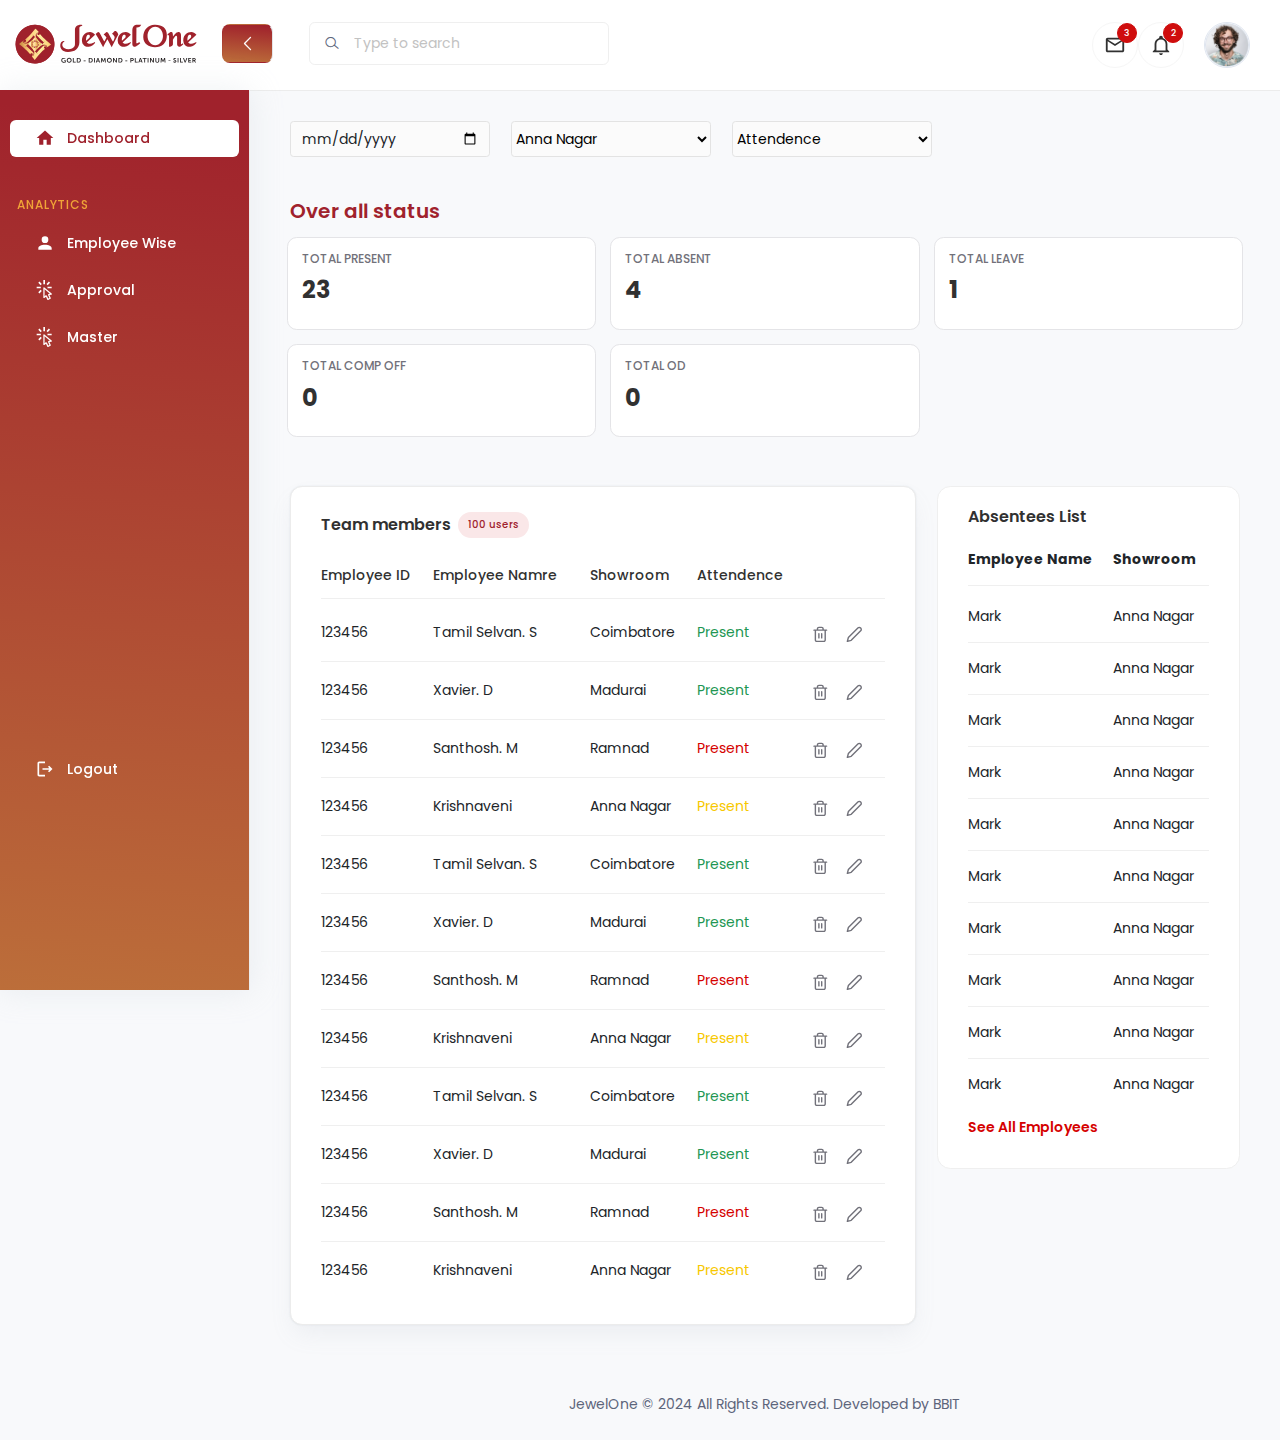
==== index.html @ 4fa3c34b "updated home page" ====
<!DOCTYPE html>
<html lang="en">
  <head>
    <meta charset="UTF-8" />
    <meta http-equiv="X-UA-Compatible" content="IE=edge" />
    <meta name="viewport" content="width=device-width, initial-scale=1.0" />
    <link rel="shortcut icon" href="assets/images/favicon.svg" type="image/x-icon" />
    <title> Home | Attendance Dashboard</title>

    <!-- ========== All CSS files linkup ========= -->
    <link rel="stylesheet" href="assets/css/bootstrap.min.css" />
    <link rel="stylesheet" href="assets/css/lineicons.css" rel="stylesheet" type="text/css" />
    <link rel="stylesheet" href="assets/css/materialdesignicons.min.css" rel="stylesheet" type="text/css" />
    <link rel="stylesheet" href="assets/css/fullcalendar.css" />
    <link rel="stylesheet" href="assets/css/fullcalendar.css" />
    <link rel="stylesheet" href="assets/css/main.css" />
    <link rel="stylesheet" href="assets/css/custom.css" />
    <link rel="stylesheet" href="https://cdn.datatables.net/2.0.3/css/dataTables.dataTables.css" />

  </head>
  <body>
    <!-- ======== Preloader =========== -->
    <div id="preloader">
      <div class="spinner"></div>
    </div>
    <!-- ======== Preloader =========== -->

    <!-- ======== sidebar-nav start =========== -->
    <aside class="sidebar-nav-wrapper">
      <nav class="sidebar-nav">
        <ul>
          <li class="nav-item active">
            <a href="index.html">
              <span class="icon">
                <svg width="20" height="20"  xmlns="http://www.w3.org/2000/svg" viewBox="0 0 24 24"><title>home</title><path d="M10,20V14H14V20H19V12H22L12,3L2,12H5V20H10Z" /></svg>
              </span>
              <span class="text">Dashboard</span>
            </a>
          </li>


          <li class="nav-item ">
              <span class="text ms-2 sidebar-link-text">Analytics</span>
          </li>


        


          <li class="nav-item ">
            <a href="settings.html">
              <span class="icon">
                <svg width="20" height="20" xmlns="http://www.w3.org/2000/svg" viewBox="0 0 24 24"><title>account</title><path d="M12,4A4,4 0 0,1 16,8A4,4 0 0,1 12,12A4,4 0 0,1 8,8A4,4 0 0,1 12,4M12,14C16.42,14 20,15.79 20,18V20H4V18C4,15.79 7.58,14 12,14Z" /></svg>
              </span>
              <span class="text">Employee Wise</span>
            </a>
          </li>

          <li class="nav-item ">
            <a href="analytics.html">
              <span class="icon">
                <svg width="20" height="20"  xmlns="http://www.w3.org/2000/svg" viewBox="0 0 24 24"><title>cursor-default-click-outline</title><path d="M11.5,11L17.88,16.37L17,16.55L16.36,16.67C15.73,16.8 15.37,17.5 15.65,18.07L15.92,18.65L17.28,21.59L15.86,22.25L14.5,19.32L14.24,18.74C13.97,18.15 13.22,17.97 12.72,18.38L12.21,18.78L11.5,19.35V11M10.76,8.69A0.76,0.76 0 0,0 10,9.45V20.9C10,21.32 10.34,21.66 10.76,21.66C10.95,21.66 11.11,21.6 11.24,21.5L13.15,19.95L14.81,23.57C14.94,23.84 15.21,24 15.5,24C15.61,24 15.72,24 15.83,23.92L18.59,22.64C18.97,22.46 19.15,22 18.95,21.63L17.28,18L19.69,17.55C19.85,17.5 20,17.43 20.12,17.29C20.39,16.97 20.35,16.5 20,16.21L11.26,8.86L11.25,8.87C11.12,8.76 10.95,8.69 10.76,8.69M15,10V8H20V10H15M13.83,4.76L16.66,1.93L18.07,3.34L15.24,6.17L13.83,4.76M10,0H12V5H10V0M3.93,14.66L6.76,11.83L8.17,13.24L5.34,16.07L3.93,14.66M3.93,3.34L5.34,1.93L8.17,4.76L6.76,6.17L3.93,3.34M7,10H2V8H7V10" /></svg>
              </span>
              <span class="text">Approval</span>
            </a>
          </li>
          

          <li class="nav-item ">
            <a href="analytics.html">
              <span class="icon">
                <svg width="20" height="20"  xmlns="http://www.w3.org/2000/svg" viewBox="0 0 24 24"><title>cursor-default-click-outline</title><path d="M11.5,11L17.88,16.37L17,16.55L16.36,16.67C15.73,16.8 15.37,17.5 15.65,18.07L15.92,18.65L17.28,21.59L15.86,22.25L14.5,19.32L14.24,18.74C13.97,18.15 13.22,17.97 12.72,18.38L12.21,18.78L11.5,19.35V11M10.76,8.69A0.76,0.76 0 0,0 10,9.45V20.9C10,21.32 10.34,21.66 10.76,21.66C10.95,21.66 11.11,21.6 11.24,21.5L13.15,19.95L14.81,23.57C14.94,23.84 15.21,24 15.5,24C15.61,24 15.72,24 15.83,23.92L18.59,22.64C18.97,22.46 19.15,22 18.95,21.63L17.28,18L19.69,17.55C19.85,17.5 20,17.43 20.12,17.29C20.39,16.97 20.35,16.5 20,16.21L11.26,8.86L11.25,8.87C11.12,8.76 10.95,8.69 10.76,8.69M15,10V8H20V10H15M13.83,4.76L16.66,1.93L18.07,3.34L15.24,6.17L13.83,4.76M10,0H12V5H10V0M3.93,14.66L6.76,11.83L8.17,13.24L5.34,16.07L3.93,14.66M3.93,3.34L5.34,1.93L8.17,4.76L6.76,6.17L3.93,3.34M7,10H2V8H7V10" /></svg>
              </span>
              <span class="text">Master</span>
            </a>
          </li>

          
        </ul>


        <ul>
          <li class="nav-item">
            <a href="#">
              <span class="icon">
                <svg width="20" height="20" xmlns="http://www.w3.org/2000/svg" viewBox="0 0 24 24"><title>logout</title><path d="M17 8L15.6 9.4L17.2 11H9V13H17.2L15.6 14.6L17 16L21 12L17 8M5 5H12V3H5C3.9 3 3 3.9 3 5V19C3 20.1 3.9 21 5 21H12V19H5V5Z" /></svg>
              </span>
              <span class="text">Logout</span>
            </a>
          </li>
        </ul>
      </nav>
     
    </aside>

     <!-- ========== header start ========== -->
     <header class="header">
      <div class="container-fluid">
        <div class="row">
          <div class="col-lg-5 col-md-5 col-6">
            <div class="header-left d-flex gap-4 align-items-center">
              <div class="navbar-logo">
                <a href="index.html">
                  <img width="190" height="40" src="assets/images/logo/jewelone-logo.svg" alt="logo" />
                </a>
              </div>
              <div class="menu-toggle-btn mr-15">
                <button id="menu-toggle" class="main-btn primary-btn btn-hover">
                  <i class="lni lni-chevron-left"></i>                   </button>
              </div>
              <div class="header-search d-none d-lg-flex">
                <form action="#">
                  <input type="text" placeholder="Type to search" />
                  <button><i class="lni lni-search-alt"></i></button>
                </form>
              </div>
            </div>
          </div>
          <div class="col-lg-7 col-md-7 col-6">
            <div class="header-right">
              <!-- message start -->
              <div class="header-message-box ml-15 d-none d-md-flex">
                <button class="dropdown-toggle" type="button" id="message" data-bs-toggle="dropdown"
                  aria-expanded="false">
                  <svg width="22" height="22" xmlns="http://www.w3.org/2000/svg" viewBox="0 0 24 24"><title>email-outline</title><path d="M22 6C22 4.9 21.1 4 20 4H4C2.9 4 2 4.9 2 6V18C2 19.1 2.9 20 4 20H20C21.1 20 22 19.1 22 18V6M20 6L12 11L4 6H20M20 18H4V8L12 13L20 8V18Z" /></svg>
                  
                  <span>3</span>
                </button>
                <ul class="dropdown-menu dropdown-menu-end" aria-labelledby="message">
                  <li>
                    <a href="#0">
                      <div class="image">
                        <img src="assets/images/lead/lead-5.png" alt="" />
                      </div>
                      <div class="content">
                        <h6>Jacob Jones</h6>
                        <p>Hey!I can across your profile and ...</p>
                        <span>10 mins ago</span>
                      </div>
                    </a>
                  </li>
                  <li>
                    <a href="#0">
                      <div class="image">
                        <img src="assets/images/lead/lead-3.png" alt="" />
                      </div>
                      <div class="content">
                        <h6>John Doe</h6>
                        <p>Would you mind please checking out</p>
                        <span>12 mins ago</span>
                      </div>
                    </a>
                  </li>
                  <li>
                    <a href="#0">
                      <div class="image">
                        <img src="assets/images/lead/lead-2.png" alt="" />
                      </div>
                      <div class="content">
                        <h6>Anee Lee</h6>
                        <p>Hey! are you available for freelance?</p>
                        <span>1h ago</span>
                      </div>
                    </a>
                  </li>
                </ul>
              </div>
              <!-- message end -->



              <!-- notification start -->
              <div class="notification-box d-none d-md-flex">
                <button class="dropdown-toggle" type="button" id="notification" data-bs-toggle="dropdown"
                  aria-expanded="false">
                  <svg width="22" height="22" xmlns="http://www.w3.org/2000/svg" viewBox="0 0 24 24"><title>bell-outline</title><path d="M10 21H14C14 22.1 13.1 23 12 23S10 22.1 10 21M21 19V20H3V19L5 17V11C5 7.9 7 5.2 10 4.3V4C10 2.9 10.9 2 12 2S14 2.9 14 4V4.3C17 5.2 19 7.9 19 11V17L21 19M17 11C17 8.2 14.8 6 12 6S7 8.2 7 11V18H17V11Z" /></svg>
                  <span>2</span>
                </button>
                <ul class="dropdown-menu dropdown-menu-end" aria-labelledby="notification">
                  <li>
                    <a href="#0">
                      <div class="image">
                        <img src="assets/images/lead/lead-6.png" alt="" />
                      </div>
                      <div class="content">
                        <h6>
                          John Doe
                          <span class="text-regular">
                            comment on a product.
                          </span>
                        </h6>
                        <p>
                          Lorem ipsum dolor sit amet, consect etur adipiscing
                          elit Vivamus tortor.
                        </p>
                        <span>10 mins ago</span>
                      </div>
                    </a>
                  </li>
                  <li>
                    <a href="#0">
                      <div class="image">
                        <img src="assets/images/lead/lead-1.png" alt="" />
                      </div>
                      <div class="content">
                        <h6>
                          Jonathon
                          <span class="text-regular">
                            like on a product.
                          </span>
                        </h6>
                        <p>
                          Lorem ipsum dolor sit amet, consect etur adipiscing
                          elit Vivamus tortor.
                        </p>
                        <span>10 mins ago</span>
                      </div>
                    </a>
                  </li>
                </ul>
              </div>
              <!-- notification end -->


              <!-- <div class="align-self-center ml-15 header-border d-none d-md-flex">
                <div class="header_company-name">Company name <span>
                  <svg xmlns="http://www.w3.org/2000/svg" width="6" height="10" viewBox="0 0 6 10" fill="none">
                    <path d="M5.64055 5.91202C5.75049 5.81567 5.8412 5.68135 5.90409 5.52177C5.96699 5.36218 6 5.1826 6 5C6 4.8174 5.96699 4.63782 5.90409 4.47823C5.8412 4.31865 5.75049 4.18433 5.64055 4.08798L1.16739 0.162835C1.05208 0.0615387 0.919721 0.00545975 0.78394 0.000379528C0.648159 -0.00469974 0.513875 0.0414037 0.39493 0.133937C0.275986 0.22647 0.176685 0.362085 0.107265 0.526802C0.0378447 0.691518 0.000817343 0.879375 -3.90299e-07 1.07101L-4.68151e-08 8.929C0.000817703 9.12063 0.0378451 9.30848 0.107265 9.4732C0.176685 9.63792 0.275986 9.77353 0.394931 9.86606C0.513875 9.9586 0.64816 10.0047 0.78394 9.99962C0.919721 9.99454 1.05208 9.93846 1.16739 9.83717L5.64055 5.91202Z" fill="#313131"/>
                  </svg>
                </span></div>
              </div> -->
              
              <!-- profile start -->
              <div class="profile-box ml-15">
                <button class="dropdown-toggle bg-transparent border-0" type="button" id="profile"
                  data-bs-toggle="dropdown" aria-expanded="false">
                  <div class="profile-info">
                    <div class="info">
                      <div class="image">
                        <img src="assets/images/profile/profile-image.png" alt="" />
                      </div>
                      <!-- <div>
                        <h6 class="fw-semibold">Vishnu prasath</h6>
                        <p>Admin</p>
                      </div> -->
                    </div>
                  </div>
                </button>
                <ul class="dropdown-menu dropdown-menu-end" aria-labelledby="profile">
                  <li>
                    <div class="author-info flex items-center !p-1">
                      <div class="image">
                        <img src="assets/images/profile/profile-image.png" alt="image">
                      </div>
                      <div class="content">
                        <h4 class="text-sm">Vishnu prasath</h4>
                        <a class="text-black/40 dark:text-white/40 hover:text-black dark:hover:text-white text-xs" href="#">email@gmail.com</a>
                      </div>
                    </div>
                  </li>
                  <li class="divider"></li>
                  <li>
                    <a href="#0">
                      <i class="lni lni-user"></i> View Profile
                    </a>
                  </li>
                  <li>
                    <a href="#0">
                      <i class="lni lni-alarm"></i> Notifications
                    </a>
                  </li>
                  <li>
                    <a href="#0"> <i class="lni lni-inbox"></i> Messages </a>
                  </li>
                  <li>
                    <a href="#0"> <i class="lni lni-cog"></i> Settings </a>
                  </li>
                  <li class="divider"></li>
                  <li>
                    <a href="#0"> <i class="lni lni-exit"></i> Sign Out </a>
                  </li>
                </ul>
              </div>
              <!-- profile end -->
            </div>
          </div>
        </div>
      </div>
    </header>
    <!-- ========== header end ========== -->


    <div class="overlay"></div>
    <!-- ======== sidebar-nav end =========== -->

    <!-- ======== main-wrapper start =========== -->
    <main class="main-wrapper">
     

      <!-- ========== section start ========== -->
      <section class="section">
        <div class="container-fluid">

        


          <!-- ========== title-wrapper start ========== -->
          <div class="title-wrapper pt-30">
            <div class="row">
              <div class="col-12 mb-5 d-flex gap-4 align-items-center flex-wrap dashboard-inputs">
                  <div>
                    <input  class="form-control" type="date" name="" id="">
                  </div>

                  <div>
                    <select name="" id="">
                      <option value="">Anna Nagar</option>
                    </select>
                  </div>


                  <div>
                    <select name="" id="">
                      <option value="">Attendence</option>
                    </select>
                  </div>


              </div>
            </div>

            <div class="row align-items-center">
              <div class="col-12">
                <div class="mb-2">
                  <h4 class="text-main">Over all status</h4>
                </div>
              </div>
             
              <!-- end col -->
            </div>
            <!-- end row -->
          </div>
          <!-- ========== title-wrapper end ========== -->


         


          <div class="row dashboard-cards mb-5 flex-xl-fill">
            <div class="col-xxl col-lg-4 col-sm-6 p-2 p-0 dashboard-card-item">
              <div class="card mb-30 mb-xl-0">
             
                <div class="card-body">
                  <h6 class="mb-10 dashboard-card-title">Total present</h6>
                  <div class="d-flex justify-content-between align-items-center">
                    <h3 class="text-bold mb-10">23</h3>
                 
                  </div>
                </div>
              </div>
              <!-- End Icon Cart -->
            </div>

            <div class="col-xxl col-lg-4 col-sm-6 p-2 p-0 dashboard-card-item">
              <div class="card mb-30 mb-xl-0">
             
                <div class="card-body">
                  <h6 class="mb-10 dashboard-card-title">total absent</h6>
                  <div class="d-flex justify-content-between align-items-center">
                    <h3 class="text-bold mb-10">4</h3>
                 
                  </div>
                </div>
              </div>
              <!-- End Icon Cart -->
            </div>


            <div class="col-xxl col-lg-4 col-sm-6 p-2 p-0 dashboard-card-item">
              <div class="card mb-30 mb-xl-0">
             
                <div class="card-body">
                  <h6 class="mb-10 dashboard-card-title">total leave</h6>
                  <div class="d-flex justify-content-between align-items-center">
                    <h3 class="text-bold mb-10">1</h3>
                 
                  </div>
                </div>
              </div>
              <!-- End Icon Cart -->
            </div>

            <div class="col-xxl col-lg-4 col-sm-6 p-2 p-0 dashboard-card-item">
              <div class="card mb-30 mb-xl-0">
             
                <div class="card-body">
                  <h6 class="mb-10 dashboard-card-title">Total comp off</h6>
                  <div class="d-flex justify-content-between align-items-center">
                    <h3 class="text-bold mb-10">0</h3>
                 
                  </div>
                </div>
              </div>
              <!-- End Icon Cart -->
            </div>

            <div class="col-xxl col-lg-4 col-sm-6 p-2 p-0 dashboard-card-item">
              <div class="card mb-30 mb-xl-0">
             
                <div class="card-body">
                  <h6 class="mb-10 dashboard-card-title">Total OD</h6>
                  <div class="d-flex justify-content-between align-items-center">
                    <h3 class="text-bold mb-10">0</h3>
                 
                  </div>
                </div>
              </div>
              <!-- End Icon Cart -->
            </div>
       
        
            <!-- End Col -->
          </div>
          <!-- End Row -->
          <div class="row">
            <div class="col-12 col-lg-8">
              <div class="tables-wrapper">
                <div class="row">
                  <div class="col-lg-12">
                    <div class="card-style mb-30">
                      <div class="d-flex align-items-center gap-2 mb-3">
                        <h6>Team members</h6>
                      <div class="users-badge">100 users</div>
                      </div>
                      <div class="table-wrapper table-responsive">
                        <table class="table" id="team-members-table">
                          <thead>
                            <tr>
                              <th>
                                <h6>Employee ID</h6>
                              </th>
                              <th>
                                <h6>Employee Namre</h6>
                              </th>
                              <th>
                                <h6>Showroom</h6>
                              </th>
                              <th>
                                <h6>Attendence</h6>
                              </th>
                              <th>
                              </th>
                            </tr>
                            <!-- end table row-->
                          </thead>
                            <tbody>
                                <tr>
                                  <td>123456</td>
                                  <td>Tamil Selvan. S</td>
                                  <td>Coimbatore</td>
                                  <td>
                                    <div class="text-success">
                                      Present
                                    </div>
                                  </td>
                                  <td>
                                    <div class="d-flex gap-1">
                                      <div class="action">
                                        <button>
                                          <svg width="18" height="18" viewBox="0 0 18 18" fill="none" xmlns="http://www.w3.org/2000/svg">
                                            <g clip-path="url(#clip0_73_4058)">
                                            <path d="M2.97363 5.16677H4.37733M4.37733 5.16677H15.6069M4.37733 5.16677V14.9926C4.37733 15.3649 4.52522 15.722 4.78846 15.9852C5.05171 16.2485 5.40874 16.3963 5.78103 16.3963H12.7995C13.1718 16.3963 13.5288 16.2485 13.7921 15.9852C14.0553 15.722 14.2032 15.3649 14.2032 14.9926V5.16677H4.37733ZM6.48287 5.16677V3.76307C6.48287 3.39079 6.63076 3.03375 6.89401 2.77051C7.15725 2.50726 7.51429 2.35938 7.88657 2.35938H10.694C11.0662 2.35938 11.4233 2.50726 11.6865 2.77051C11.9498 3.03375 12.0977 3.39079 12.0977 3.76307V5.16677M7.88657 8.67601V12.8871M10.694 8.67601V12.8871" stroke="#71717A" stroke-width="1.4037" stroke-linecap="round" stroke-linejoin="round"/>
                                            </g>
                                            <defs>
                                            <clipPath id="clip0_73_4058">
                                            <rect width="16.8444" height="16.8444" fill="white" transform="translate(0.86792 0.955566)"/>
                                            </clipPath>
                                            </defs>
                                            </svg>
                                            
                                        </button>
                                        </div>
  
                                        <div class="action">
  
                                        <button>
                                          <svg width="18" height="18" viewBox="0 0 18 18" fill="none" xmlns="http://www.w3.org/2000/svg">
                                            <g clip-path="url(#clip0_73_4062)">
                                            <path d="M12.8571 3.06092C13.0414 2.87659 13.2602 2.73036 13.5011 2.6306C13.7419 2.53084 14.0001 2.47949 14.2608 2.47949C14.5215 2.47949 14.7796 2.53084 15.0204 2.6306C15.2613 2.73036 15.4801 2.87659 15.6645 3.06092C15.8488 3.24526 15.995 3.4641 16.0948 3.70494C16.1946 3.94579 16.2459 4.20393 16.2459 4.46462C16.2459 4.72531 16.1946 4.98345 16.0948 5.22429C15.995 5.46514 15.8488 5.68398 15.6645 5.86832L6.18951 15.3433L2.32935 16.396L3.38212 12.5359L12.8571 3.06092Z" stroke="#71717A" stroke-width="1.4037" stroke-linecap="round" stroke-linejoin="round"/>
                                            </g>
                                            <defs>
                                            <clipPath id="clip0_73_4062">
                                            <rect width="16.8444" height="16.8444" fill="white" transform="translate(0.925537 0.955566)"/>
                                            </clipPath>
                                            </defs>
                                            </svg>
                                            
                                        </button>
                                      </div>
                                    </div>
                                  </td>
                                </tr>

                                <tr>
                                  <td>123456</td>
                                  <td>Xavier. D</td>
                                  <td>Madurai</td>
                                  <td>
                                    <div class="text-success">
                                      Present
                                    </div>
                                  </td>
                                  <td>
                                    <div class="d-flex gap-1">
                                      <div class="action">
                                        <button>
                                          <svg width="18" height="18" viewBox="0 0 18 18" fill="none" xmlns="http://www.w3.org/2000/svg">
                                            <g clip-path="url(#clip0_73_4058)">
                                            <path d="M2.97363 5.16677H4.37733M4.37733 5.16677H15.6069M4.37733 5.16677V14.9926C4.37733 15.3649 4.52522 15.722 4.78846 15.9852C5.05171 16.2485 5.40874 16.3963 5.78103 16.3963H12.7995C13.1718 16.3963 13.5288 16.2485 13.7921 15.9852C14.0553 15.722 14.2032 15.3649 14.2032 14.9926V5.16677H4.37733ZM6.48287 5.16677V3.76307C6.48287 3.39079 6.63076 3.03375 6.89401 2.77051C7.15725 2.50726 7.51429 2.35938 7.88657 2.35938H10.694C11.0662 2.35938 11.4233 2.50726 11.6865 2.77051C11.9498 3.03375 12.0977 3.39079 12.0977 3.76307V5.16677M7.88657 8.67601V12.8871M10.694 8.67601V12.8871" stroke="#71717A" stroke-width="1.4037" stroke-linecap="round" stroke-linejoin="round"/>
                                            </g>
                                            <defs>
                                            <clipPath id="clip0_73_4058">
                                            <rect width="16.8444" height="16.8444" fill="white" transform="translate(0.86792 0.955566)"/>
                                            </clipPath>
                                            </defs>
                                            </svg>
                                            
                                        </button>
                                        </div>
  
                                        <div class="action">
  
                                        <button>
                                          <svg width="18" height="18" viewBox="0 0 18 18" fill="none" xmlns="http://www.w3.org/2000/svg">
                                            <g clip-path="url(#clip0_73_4062)">
                                            <path d="M12.8571 3.06092C13.0414 2.87659 13.2602 2.73036 13.5011 2.6306C13.7419 2.53084 14.0001 2.47949 14.2608 2.47949C14.5215 2.47949 14.7796 2.53084 15.0204 2.6306C15.2613 2.73036 15.4801 2.87659 15.6645 3.06092C15.8488 3.24526 15.995 3.4641 16.0948 3.70494C16.1946 3.94579 16.2459 4.20393 16.2459 4.46462C16.2459 4.72531 16.1946 4.98345 16.0948 5.22429C15.995 5.46514 15.8488 5.68398 15.6645 5.86832L6.18951 15.3433L2.32935 16.396L3.38212 12.5359L12.8571 3.06092Z" stroke="#71717A" stroke-width="1.4037" stroke-linecap="round" stroke-linejoin="round"/>
                                            </g>
                                            <defs>
                                            <clipPath id="clip0_73_4062">
                                            <rect width="16.8444" height="16.8444" fill="white" transform="translate(0.925537 0.955566)"/>
                                            </clipPath>
                                            </defs>
                                            </svg>
                                            
                                        </button>
                                      </div>
                                    </div>
                                  </td>
                                </tr>



                                <tr>
                                  <td>123456</td>
                                  <td>Santhosh. M</td>
                                  <td>Ramnad</td>
                                  <td>
                                    <div class="text-danger">
                                      Present
                                    </div>
                                  </td>
                                  <td>
                                    <div class="d-flex gap-1">
                                      <div class="action">
                                        <button>
                                          <svg width="18" height="18" viewBox="0 0 18 18" fill="none" xmlns="http://www.w3.org/2000/svg">
                                            <g clip-path="url(#clip0_73_4058)">
                                            <path d="M2.97363 5.16677H4.37733M4.37733 5.16677H15.6069M4.37733 5.16677V14.9926C4.37733 15.3649 4.52522 15.722 4.78846 15.9852C5.05171 16.2485 5.40874 16.3963 5.78103 16.3963H12.7995C13.1718 16.3963 13.5288 16.2485 13.7921 15.9852C14.0553 15.722 14.2032 15.3649 14.2032 14.9926V5.16677H4.37733ZM6.48287 5.16677V3.76307C6.48287 3.39079 6.63076 3.03375 6.89401 2.77051C7.15725 2.50726 7.51429 2.35938 7.88657 2.35938H10.694C11.0662 2.35938 11.4233 2.50726 11.6865 2.77051C11.9498 3.03375 12.0977 3.39079 12.0977 3.76307V5.16677M7.88657 8.67601V12.8871M10.694 8.67601V12.8871" stroke="#71717A" stroke-width="1.4037" stroke-linecap="round" stroke-linejoin="round"/>
                                            </g>
                                            <defs>
                                            <clipPath id="clip0_73_4058">
                                            <rect width="16.8444" height="16.8444" fill="white" transform="translate(0.86792 0.955566)"/>
                                            </clipPath>
                                            </defs>
                                            </svg>
                                            
                                        </button>
                                        </div>
  
                                        <div class="action">
  
                                        <button>
                                          <svg width="18" height="18" viewBox="0 0 18 18" fill="none" xmlns="http://www.w3.org/2000/svg">
                                            <g clip-path="url(#clip0_73_4062)">
                                            <path d="M12.8571 3.06092C13.0414 2.87659 13.2602 2.73036 13.5011 2.6306C13.7419 2.53084 14.0001 2.47949 14.2608 2.47949C14.5215 2.47949 14.7796 2.53084 15.0204 2.6306C15.2613 2.73036 15.4801 2.87659 15.6645 3.06092C15.8488 3.24526 15.995 3.4641 16.0948 3.70494C16.1946 3.94579 16.2459 4.20393 16.2459 4.46462C16.2459 4.72531 16.1946 4.98345 16.0948 5.22429C15.995 5.46514 15.8488 5.68398 15.6645 5.86832L6.18951 15.3433L2.32935 16.396L3.38212 12.5359L12.8571 3.06092Z" stroke="#71717A" stroke-width="1.4037" stroke-linecap="round" stroke-linejoin="round"/>
                                            </g>
                                            <defs>
                                            <clipPath id="clip0_73_4062">
                                            <rect width="16.8444" height="16.8444" fill="white" transform="translate(0.925537 0.955566)"/>
                                            </clipPath>
                                            </defs>
                                            </svg>
                                            
                                        </button>
                                      </div>
                                    </div>
                                  </td>
                                </tr>


                                <tr>
                                  <td>123456</td>
                                  <td>Krishnaveni</td>
                                  <td>Anna Nagar</td>
                                  <td>
                                    <div class="text-warning">
                                      Present
                                    </div>
                                  </td>
                                  <td>
                                    <div class="d-flex gap-1">
                                      <div class="action">
                                        <button>
                                          <svg width="18" height="18" viewBox="0 0 18 18" fill="none" xmlns="http://www.w3.org/2000/svg">
                                            <g clip-path="url(#clip0_73_4058)">
                                            <path d="M2.97363 5.16677H4.37733M4.37733 5.16677H15.6069M4.37733 5.16677V14.9926C4.37733 15.3649 4.52522 15.722 4.78846 15.9852C5.05171 16.2485 5.40874 16.3963 5.78103 16.3963H12.7995C13.1718 16.3963 13.5288 16.2485 13.7921 15.9852C14.0553 15.722 14.2032 15.3649 14.2032 14.9926V5.16677H4.37733ZM6.48287 5.16677V3.76307C6.48287 3.39079 6.63076 3.03375 6.89401 2.77051C7.15725 2.50726 7.51429 2.35938 7.88657 2.35938H10.694C11.0662 2.35938 11.4233 2.50726 11.6865 2.77051C11.9498 3.03375 12.0977 3.39079 12.0977 3.76307V5.16677M7.88657 8.67601V12.8871M10.694 8.67601V12.8871" stroke="#71717A" stroke-width="1.4037" stroke-linecap="round" stroke-linejoin="round"/>
                                            </g>
                                            <defs>
                                            <clipPath id="clip0_73_4058">
                                            <rect width="16.8444" height="16.8444" fill="white" transform="translate(0.86792 0.955566)"/>
                                            </clipPath>
                                            </defs>
                                            </svg>
                                            
                                        </button>
                                        </div>
  
                                        <div class="action">
  
                                        <button>
                                          <svg width="18" height="18" viewBox="0 0 18 18" fill="none" xmlns="http://www.w3.org/2000/svg">
                                            <g clip-path="url(#clip0_73_4062)">
                                            <path d="M12.8571 3.06092C13.0414 2.87659 13.2602 2.73036 13.5011 2.6306C13.7419 2.53084 14.0001 2.47949 14.2608 2.47949C14.5215 2.47949 14.7796 2.53084 15.0204 2.6306C15.2613 2.73036 15.4801 2.87659 15.6645 3.06092C15.8488 3.24526 15.995 3.4641 16.0948 3.70494C16.1946 3.94579 16.2459 4.20393 16.2459 4.46462C16.2459 4.72531 16.1946 4.98345 16.0948 5.22429C15.995 5.46514 15.8488 5.68398 15.6645 5.86832L6.18951 15.3433L2.32935 16.396L3.38212 12.5359L12.8571 3.06092Z" stroke="#71717A" stroke-width="1.4037" stroke-linecap="round" stroke-linejoin="round"/>
                                            </g>
                                            <defs>
                                            <clipPath id="clip0_73_4062">
                                            <rect width="16.8444" height="16.8444" fill="white" transform="translate(0.925537 0.955566)"/>
                                            </clipPath>
                                            </defs>
                                            </svg>
                                            
                                        </button>
                                      </div>
                                    </div>
                                  </td>
                                </tr>

                                <tr>
                                  <td>123456</td>
                                  <td>Tamil Selvan. S</td>
                                  <td>Coimbatore</td>
                                  <td>
                                    <div class="text-success">
                                      Present
                                    </div>
                                  </td>
                                  <td>
                                    <div class="d-flex gap-1">
                                      <div class="action">
                                        <button>
                                          <svg width="18" height="18" viewBox="0 0 18 18" fill="none" xmlns="http://www.w3.org/2000/svg">
                                            <g clip-path="url(#clip0_73_4058)">
                                            <path d="M2.97363 5.16677H4.37733M4.37733 5.16677H15.6069M4.37733 5.16677V14.9926C4.37733 15.3649 4.52522 15.722 4.78846 15.9852C5.05171 16.2485 5.40874 16.3963 5.78103 16.3963H12.7995C13.1718 16.3963 13.5288 16.2485 13.7921 15.9852C14.0553 15.722 14.2032 15.3649 14.2032 14.9926V5.16677H4.37733ZM6.48287 5.16677V3.76307C6.48287 3.39079 6.63076 3.03375 6.89401 2.77051C7.15725 2.50726 7.51429 2.35938 7.88657 2.35938H10.694C11.0662 2.35938 11.4233 2.50726 11.6865 2.77051C11.9498 3.03375 12.0977 3.39079 12.0977 3.76307V5.16677M7.88657 8.67601V12.8871M10.694 8.67601V12.8871" stroke="#71717A" stroke-width="1.4037" stroke-linecap="round" stroke-linejoin="round"/>
                                            </g>
                                            <defs>
                                            <clipPath id="clip0_73_4058">
                                            <rect width="16.8444" height="16.8444" fill="white" transform="translate(0.86792 0.955566)"/>
                                            </clipPath>
                                            </defs>
                                            </svg>
                                            
                                        </button>
                                        </div>
  
                                        <div class="action">
  
                                        <button>
                                          <svg width="18" height="18" viewBox="0 0 18 18" fill="none" xmlns="http://www.w3.org/2000/svg">
                                            <g clip-path="url(#clip0_73_4062)">
                                            <path d="M12.8571 3.06092C13.0414 2.87659 13.2602 2.73036 13.5011 2.6306C13.7419 2.53084 14.0001 2.47949 14.2608 2.47949C14.5215 2.47949 14.7796 2.53084 15.0204 2.6306C15.2613 2.73036 15.4801 2.87659 15.6645 3.06092C15.8488 3.24526 15.995 3.4641 16.0948 3.70494C16.1946 3.94579 16.2459 4.20393 16.2459 4.46462C16.2459 4.72531 16.1946 4.98345 16.0948 5.22429C15.995 5.46514 15.8488 5.68398 15.6645 5.86832L6.18951 15.3433L2.32935 16.396L3.38212 12.5359L12.8571 3.06092Z" stroke="#71717A" stroke-width="1.4037" stroke-linecap="round" stroke-linejoin="round"/>
                                            </g>
                                            <defs>
                                            <clipPath id="clip0_73_4062">
                                            <rect width="16.8444" height="16.8444" fill="white" transform="translate(0.925537 0.955566)"/>
                                            </clipPath>
                                            </defs>
                                            </svg>
                                            
                                        </button>
                                      </div>
                                    </div>
                                  </td>
                                </tr>

                                <tr>
                                  <td>123456</td>
                                  <td>Xavier. D</td>
                                  <td>Madurai</td>
                                  <td>
                                    <div class="text-success">
                                      Present
                                    </div>
                                  </td>
                                  <td>
                                    <div class="d-flex gap-1">
                                      <div class="action">
                                        <button>
                                          <svg width="18" height="18" viewBox="0 0 18 18" fill="none" xmlns="http://www.w3.org/2000/svg">
                                            <g clip-path="url(#clip0_73_4058)">
                                            <path d="M2.97363 5.16677H4.37733M4.37733 5.16677H15.6069M4.37733 5.16677V14.9926C4.37733 15.3649 4.52522 15.722 4.78846 15.9852C5.05171 16.2485 5.40874 16.3963 5.78103 16.3963H12.7995C13.1718 16.3963 13.5288 16.2485 13.7921 15.9852C14.0553 15.722 14.2032 15.3649 14.2032 14.9926V5.16677H4.37733ZM6.48287 5.16677V3.76307C6.48287 3.39079 6.63076 3.03375 6.89401 2.77051C7.15725 2.50726 7.51429 2.35938 7.88657 2.35938H10.694C11.0662 2.35938 11.4233 2.50726 11.6865 2.77051C11.9498 3.03375 12.0977 3.39079 12.0977 3.76307V5.16677M7.88657 8.67601V12.8871M10.694 8.67601V12.8871" stroke="#71717A" stroke-width="1.4037" stroke-linecap="round" stroke-linejoin="round"/>
                                            </g>
                                            <defs>
                                            <clipPath id="clip0_73_4058">
                                            <rect width="16.8444" height="16.8444" fill="white" transform="translate(0.86792 0.955566)"/>
                                            </clipPath>
                                            </defs>
                                            </svg>
                                            
                                        </button>
                                        </div>
  
                                        <div class="action">
  
                                        <button>
                                          <svg width="18" height="18" viewBox="0 0 18 18" fill="none" xmlns="http://www.w3.org/2000/svg">
                                            <g clip-path="url(#clip0_73_4062)">
                                            <path d="M12.8571 3.06092C13.0414 2.87659 13.2602 2.73036 13.5011 2.6306C13.7419 2.53084 14.0001 2.47949 14.2608 2.47949C14.5215 2.47949 14.7796 2.53084 15.0204 2.6306C15.2613 2.73036 15.4801 2.87659 15.6645 3.06092C15.8488 3.24526 15.995 3.4641 16.0948 3.70494C16.1946 3.94579 16.2459 4.20393 16.2459 4.46462C16.2459 4.72531 16.1946 4.98345 16.0948 5.22429C15.995 5.46514 15.8488 5.68398 15.6645 5.86832L6.18951 15.3433L2.32935 16.396L3.38212 12.5359L12.8571 3.06092Z" stroke="#71717A" stroke-width="1.4037" stroke-linecap="round" stroke-linejoin="round"/>
                                            </g>
                                            <defs>
                                            <clipPath id="clip0_73_4062">
                                            <rect width="16.8444" height="16.8444" fill="white" transform="translate(0.925537 0.955566)"/>
                                            </clipPath>
                                            </defs>
                                            </svg>
                                            
                                        </button>
                                      </div>
                                    </div>
                                  </td>
                                </tr>



                                <tr>
                                  <td>123456</td>
                                  <td>Santhosh. M</td>
                                  <td>Ramnad</td>
                                  <td>
                                    <div class="text-danger">
                                      Present
                                    </div>
                                  </td>
                                  <td>
                                    <div class="d-flex gap-1">
                                      <div class="action">
                                        <button>
                                          <svg width="18" height="18" viewBox="0 0 18 18" fill="none" xmlns="http://www.w3.org/2000/svg">
                                            <g clip-path="url(#clip0_73_4058)">
                                            <path d="M2.97363 5.16677H4.37733M4.37733 5.16677H15.6069M4.37733 5.16677V14.9926C4.37733 15.3649 4.52522 15.722 4.78846 15.9852C5.05171 16.2485 5.40874 16.3963 5.78103 16.3963H12.7995C13.1718 16.3963 13.5288 16.2485 13.7921 15.9852C14.0553 15.722 14.2032 15.3649 14.2032 14.9926V5.16677H4.37733ZM6.48287 5.16677V3.76307C6.48287 3.39079 6.63076 3.03375 6.89401 2.77051C7.15725 2.50726 7.51429 2.35938 7.88657 2.35938H10.694C11.0662 2.35938 11.4233 2.50726 11.6865 2.77051C11.9498 3.03375 12.0977 3.39079 12.0977 3.76307V5.16677M7.88657 8.67601V12.8871M10.694 8.67601V12.8871" stroke="#71717A" stroke-width="1.4037" stroke-linecap="round" stroke-linejoin="round"/>
                                            </g>
                                            <defs>
                                            <clipPath id="clip0_73_4058">
                                            <rect width="16.8444" height="16.8444" fill="white" transform="translate(0.86792 0.955566)"/>
                                            </clipPath>
                                            </defs>
                                            </svg>
                                            
                                        </button>
                                        </div>
  
                                        <div class="action">
  
                                        <button>
                                          <svg width="18" height="18" viewBox="0 0 18 18" fill="none" xmlns="http://www.w3.org/2000/svg">
                                            <g clip-path="url(#clip0_73_4062)">
                                            <path d="M12.8571 3.06092C13.0414 2.87659 13.2602 2.73036 13.5011 2.6306C13.7419 2.53084 14.0001 2.47949 14.2608 2.47949C14.5215 2.47949 14.7796 2.53084 15.0204 2.6306C15.2613 2.73036 15.4801 2.87659 15.6645 3.06092C15.8488 3.24526 15.995 3.4641 16.0948 3.70494C16.1946 3.94579 16.2459 4.20393 16.2459 4.46462C16.2459 4.72531 16.1946 4.98345 16.0948 5.22429C15.995 5.46514 15.8488 5.68398 15.6645 5.86832L6.18951 15.3433L2.32935 16.396L3.38212 12.5359L12.8571 3.06092Z" stroke="#71717A" stroke-width="1.4037" stroke-linecap="round" stroke-linejoin="round"/>
                                            </g>
                                            <defs>
                                            <clipPath id="clip0_73_4062">
                                            <rect width="16.8444" height="16.8444" fill="white" transform="translate(0.925537 0.955566)"/>
                                            </clipPath>
                                            </defs>
                                            </svg>
                                            
                                        </button>
                                      </div>
                                    </div>
                                  </td>
                                </tr>


                                <tr>
                                  <td>123456</td>
                                  <td>Krishnaveni</td>
                                  <td>Anna Nagar</td>
                                  <td>
                                    <div class="text-warning">
                                      Present
                                    </div>
                                  </td>
                                  <td>
                                    <div class="d-flex gap-1">
                                      <div class="action">
                                        <button>
                                          <svg width="18" height="18" viewBox="0 0 18 18" fill="none" xmlns="http://www.w3.org/2000/svg">
                                            <g clip-path="url(#clip0_73_4058)">
                                            <path d="M2.97363 5.16677H4.37733M4.37733 5.16677H15.6069M4.37733 5.16677V14.9926C4.37733 15.3649 4.52522 15.722 4.78846 15.9852C5.05171 16.2485 5.40874 16.3963 5.78103 16.3963H12.7995C13.1718 16.3963 13.5288 16.2485 13.7921 15.9852C14.0553 15.722 14.2032 15.3649 14.2032 14.9926V5.16677H4.37733ZM6.48287 5.16677V3.76307C6.48287 3.39079 6.63076 3.03375 6.89401 2.77051C7.15725 2.50726 7.51429 2.35938 7.88657 2.35938H10.694C11.0662 2.35938 11.4233 2.50726 11.6865 2.77051C11.9498 3.03375 12.0977 3.39079 12.0977 3.76307V5.16677M7.88657 8.67601V12.8871M10.694 8.67601V12.8871" stroke="#71717A" stroke-width="1.4037" stroke-linecap="round" stroke-linejoin="round"/>
                                            </g>
                                            <defs>
                                            <clipPath id="clip0_73_4058">
                                            <rect width="16.8444" height="16.8444" fill="white" transform="translate(0.86792 0.955566)"/>
                                            </clipPath>
                                            </defs>
                                            </svg>
                                            
                                        </button>
                                        </div>
  
                                        <div class="action">
  
                                        <button>
                                          <svg width="18" height="18" viewBox="0 0 18 18" fill="none" xmlns="http://www.w3.org/2000/svg">
                                            <g clip-path="url(#clip0_73_4062)">
                                            <path d="M12.8571 3.06092C13.0414 2.87659 13.2602 2.73036 13.5011 2.6306C13.7419 2.53084 14.0001 2.47949 14.2608 2.47949C14.5215 2.47949 14.7796 2.53084 15.0204 2.6306C15.2613 2.73036 15.4801 2.87659 15.6645 3.06092C15.8488 3.24526 15.995 3.4641 16.0948 3.70494C16.1946 3.94579 16.2459 4.20393 16.2459 4.46462C16.2459 4.72531 16.1946 4.98345 16.0948 5.22429C15.995 5.46514 15.8488 5.68398 15.6645 5.86832L6.18951 15.3433L2.32935 16.396L3.38212 12.5359L12.8571 3.06092Z" stroke="#71717A" stroke-width="1.4037" stroke-linecap="round" stroke-linejoin="round"/>
                                            </g>
                                            <defs>
                                            <clipPath id="clip0_73_4062">
                                            <rect width="16.8444" height="16.8444" fill="white" transform="translate(0.925537 0.955566)"/>
                                            </clipPath>
                                            </defs>
                                            </svg>
                                            
                                        </button>
                                      </div>
                                    </div>
                                  </td>
                                </tr>

                                <tr>
                                  <td>123456</td>
                                  <td>Tamil Selvan. S</td>
                                  <td>Coimbatore</td>
                                  <td>
                                    <div class="text-success">
                                      Present
                                    </div>
                                  </td>
                                  <td>
                                    <div class="d-flex gap-1">
                                      <div class="action">
                                        <button>
                                          <svg width="18" height="18" viewBox="0 0 18 18" fill="none" xmlns="http://www.w3.org/2000/svg">
                                            <g clip-path="url(#clip0_73_4058)">
                                            <path d="M2.97363 5.16677H4.37733M4.37733 5.16677H15.6069M4.37733 5.16677V14.9926C4.37733 15.3649 4.52522 15.722 4.78846 15.9852C5.05171 16.2485 5.40874 16.3963 5.78103 16.3963H12.7995C13.1718 16.3963 13.5288 16.2485 13.7921 15.9852C14.0553 15.722 14.2032 15.3649 14.2032 14.9926V5.16677H4.37733ZM6.48287 5.16677V3.76307C6.48287 3.39079 6.63076 3.03375 6.89401 2.77051C7.15725 2.50726 7.51429 2.35938 7.88657 2.35938H10.694C11.0662 2.35938 11.4233 2.50726 11.6865 2.77051C11.9498 3.03375 12.0977 3.39079 12.0977 3.76307V5.16677M7.88657 8.67601V12.8871M10.694 8.67601V12.8871" stroke="#71717A" stroke-width="1.4037" stroke-linecap="round" stroke-linejoin="round"/>
                                            </g>
                                            <defs>
                                            <clipPath id="clip0_73_4058">
                                            <rect width="16.8444" height="16.8444" fill="white" transform="translate(0.86792 0.955566)"/>
                                            </clipPath>
                                            </defs>
                                            </svg>
                                            
                                        </button>
                                        </div>
  
                                        <div class="action">
  
                                        <button>
                                          <svg width="18" height="18" viewBox="0 0 18 18" fill="none" xmlns="http://www.w3.org/2000/svg">
                                            <g clip-path="url(#clip0_73_4062)">
                                            <path d="M12.8571 3.06092C13.0414 2.87659 13.2602 2.73036 13.5011 2.6306C13.7419 2.53084 14.0001 2.47949 14.2608 2.47949C14.5215 2.47949 14.7796 2.53084 15.0204 2.6306C15.2613 2.73036 15.4801 2.87659 15.6645 3.06092C15.8488 3.24526 15.995 3.4641 16.0948 3.70494C16.1946 3.94579 16.2459 4.20393 16.2459 4.46462C16.2459 4.72531 16.1946 4.98345 16.0948 5.22429C15.995 5.46514 15.8488 5.68398 15.6645 5.86832L6.18951 15.3433L2.32935 16.396L3.38212 12.5359L12.8571 3.06092Z" stroke="#71717A" stroke-width="1.4037" stroke-linecap="round" stroke-linejoin="round"/>
                                            </g>
                                            <defs>
                                            <clipPath id="clip0_73_4062">
                                            <rect width="16.8444" height="16.8444" fill="white" transform="translate(0.925537 0.955566)"/>
                                            </clipPath>
                                            </defs>
                                            </svg>
                                            
                                        </button>
                                      </div>
                                    </div>
                                  </td>
                                </tr>

                                <tr>
                                  <td>123456</td>
                                  <td>Xavier. D</td>
                                  <td>Madurai</td>
                                  <td>
                                    <div class="text-success">
                                      Present
                                    </div>
                                  </td>
                                  <td>
                                    <div class="d-flex gap-1">
                                      <div class="action">
                                        <button>
                                          <svg width="18" height="18" viewBox="0 0 18 18" fill="none" xmlns="http://www.w3.org/2000/svg">
                                            <g clip-path="url(#clip0_73_4058)">
                                            <path d="M2.97363 5.16677H4.37733M4.37733 5.16677H15.6069M4.37733 5.16677V14.9926C4.37733 15.3649 4.52522 15.722 4.78846 15.9852C5.05171 16.2485 5.40874 16.3963 5.78103 16.3963H12.7995C13.1718 16.3963 13.5288 16.2485 13.7921 15.9852C14.0553 15.722 14.2032 15.3649 14.2032 14.9926V5.16677H4.37733ZM6.48287 5.16677V3.76307C6.48287 3.39079 6.63076 3.03375 6.89401 2.77051C7.15725 2.50726 7.51429 2.35938 7.88657 2.35938H10.694C11.0662 2.35938 11.4233 2.50726 11.6865 2.77051C11.9498 3.03375 12.0977 3.39079 12.0977 3.76307V5.16677M7.88657 8.67601V12.8871M10.694 8.67601V12.8871" stroke="#71717A" stroke-width="1.4037" stroke-linecap="round" stroke-linejoin="round"/>
                                            </g>
                                            <defs>
                                            <clipPath id="clip0_73_4058">
                                            <rect width="16.8444" height="16.8444" fill="white" transform="translate(0.86792 0.955566)"/>
                                            </clipPath>
                                            </defs>
                                            </svg>
                                            
                                        </button>
                                        </div>
  
                                        <div class="action">
  
                                        <button>
                                          <svg width="18" height="18" viewBox="0 0 18 18" fill="none" xmlns="http://www.w3.org/2000/svg">
                                            <g clip-path="url(#clip0_73_4062)">
                                            <path d="M12.8571 3.06092C13.0414 2.87659 13.2602 2.73036 13.5011 2.6306C13.7419 2.53084 14.0001 2.47949 14.2608 2.47949C14.5215 2.47949 14.7796 2.53084 15.0204 2.6306C15.2613 2.73036 15.4801 2.87659 15.6645 3.06092C15.8488 3.24526 15.995 3.4641 16.0948 3.70494C16.1946 3.94579 16.2459 4.20393 16.2459 4.46462C16.2459 4.72531 16.1946 4.98345 16.0948 5.22429C15.995 5.46514 15.8488 5.68398 15.6645 5.86832L6.18951 15.3433L2.32935 16.396L3.38212 12.5359L12.8571 3.06092Z" stroke="#71717A" stroke-width="1.4037" stroke-linecap="round" stroke-linejoin="round"/>
                                            </g>
                                            <defs>
                                            <clipPath id="clip0_73_4062">
                                            <rect width="16.8444" height="16.8444" fill="white" transform="translate(0.925537 0.955566)"/>
                                            </clipPath>
                                            </defs>
                                            </svg>
                                            
                                        </button>
                                      </div>
                                    </div>
                                  </td>
                                </tr>



                                <tr>
                                  <td>123456</td>
                                  <td>Santhosh. M</td>
                                  <td>Ramnad</td>
                                  <td>
                                    <div class="text-danger">
                                      Present
                                    </div>
                                  </td>
                                  <td>
                                    <div class="d-flex gap-1">
                                      <div class="action">
                                        <button>
                                          <svg width="18" height="18" viewBox="0 0 18 18" fill="none" xmlns="http://www.w3.org/2000/svg">
                                            <g clip-path="url(#clip0_73_4058)">
                                            <path d="M2.97363 5.16677H4.37733M4.37733 5.16677H15.6069M4.37733 5.16677V14.9926C4.37733 15.3649 4.52522 15.722 4.78846 15.9852C5.05171 16.2485 5.40874 16.3963 5.78103 16.3963H12.7995C13.1718 16.3963 13.5288 16.2485 13.7921 15.9852C14.0553 15.722 14.2032 15.3649 14.2032 14.9926V5.16677H4.37733ZM6.48287 5.16677V3.76307C6.48287 3.39079 6.63076 3.03375 6.89401 2.77051C7.15725 2.50726 7.51429 2.35938 7.88657 2.35938H10.694C11.0662 2.35938 11.4233 2.50726 11.6865 2.77051C11.9498 3.03375 12.0977 3.39079 12.0977 3.76307V5.16677M7.88657 8.67601V12.8871M10.694 8.67601V12.8871" stroke="#71717A" stroke-width="1.4037" stroke-linecap="round" stroke-linejoin="round"/>
                                            </g>
                                            <defs>
                                            <clipPath id="clip0_73_4058">
                                            <rect width="16.8444" height="16.8444" fill="white" transform="translate(0.86792 0.955566)"/>
                                            </clipPath>
                                            </defs>
                                            </svg>
                                            
                                        </button>
                                        </div>
  
                                        <div class="action">
  
                                        <button>
                                          <svg width="18" height="18" viewBox="0 0 18 18" fill="none" xmlns="http://www.w3.org/2000/svg">
                                            <g clip-path="url(#clip0_73_4062)">
                                            <path d="M12.8571 3.06092C13.0414 2.87659 13.2602 2.73036 13.5011 2.6306C13.7419 2.53084 14.0001 2.47949 14.2608 2.47949C14.5215 2.47949 14.7796 2.53084 15.0204 2.6306C15.2613 2.73036 15.4801 2.87659 15.6645 3.06092C15.8488 3.24526 15.995 3.4641 16.0948 3.70494C16.1946 3.94579 16.2459 4.20393 16.2459 4.46462C16.2459 4.72531 16.1946 4.98345 16.0948 5.22429C15.995 5.46514 15.8488 5.68398 15.6645 5.86832L6.18951 15.3433L2.32935 16.396L3.38212 12.5359L12.8571 3.06092Z" stroke="#71717A" stroke-width="1.4037" stroke-linecap="round" stroke-linejoin="round"/>
                                            </g>
                                            <defs>
                                            <clipPath id="clip0_73_4062">
                                            <rect width="16.8444" height="16.8444" fill="white" transform="translate(0.925537 0.955566)"/>
                                            </clipPath>
                                            </defs>
                                            </svg>
                                            
                                        </button>
                                      </div>
                                    </div>
                                  </td>
                                </tr>


                                <tr>
                                  <td>123456</td>
                                  <td>Krishnaveni</td>
                                  <td>Anna Nagar</td>
                                  <td>
                                    <div class="text-warning">
                                      Present
                                    </div>
                                  </td>
                                  <td>
                                    <div class="d-flex gap-1">
                                      <div class="action">
                                        <button>
                                          <svg width="18" height="18" viewBox="0 0 18 18" fill="none" xmlns="http://www.w3.org/2000/svg">
                                            <g clip-path="url(#clip0_73_4058)">
                                            <path d="M2.97363 5.16677H4.37733M4.37733 5.16677H15.6069M4.37733 5.16677V14.9926C4.37733 15.3649 4.52522 15.722 4.78846 15.9852C5.05171 16.2485 5.40874 16.3963 5.78103 16.3963H12.7995C13.1718 16.3963 13.5288 16.2485 13.7921 15.9852C14.0553 15.722 14.2032 15.3649 14.2032 14.9926V5.16677H4.37733ZM6.48287 5.16677V3.76307C6.48287 3.39079 6.63076 3.03375 6.89401 2.77051C7.15725 2.50726 7.51429 2.35938 7.88657 2.35938H10.694C11.0662 2.35938 11.4233 2.50726 11.6865 2.77051C11.9498 3.03375 12.0977 3.39079 12.0977 3.76307V5.16677M7.88657 8.67601V12.8871M10.694 8.67601V12.8871" stroke="#71717A" stroke-width="1.4037" stroke-linecap="round" stroke-linejoin="round"/>
                                            </g>
                                            <defs>
                                            <clipPath id="clip0_73_4058">
                                            <rect width="16.8444" height="16.8444" fill="white" transform="translate(0.86792 0.955566)"/>
                                            </clipPath>
                                            </defs>
                                            </svg>
                                            
                                        </button>
                                        </div>
  
                                        <div class="action">
  
                                        <button>
                                          <svg width="18" height="18" viewBox="0 0 18 18" fill="none" xmlns="http://www.w3.org/2000/svg">
                                            <g clip-path="url(#clip0_73_4062)">
                                            <path d="M12.8571 3.06092C13.0414 2.87659 13.2602 2.73036 13.5011 2.6306C13.7419 2.53084 14.0001 2.47949 14.2608 2.47949C14.5215 2.47949 14.7796 2.53084 15.0204 2.6306C15.2613 2.73036 15.4801 2.87659 15.6645 3.06092C15.8488 3.24526 15.995 3.4641 16.0948 3.70494C16.1946 3.94579 16.2459 4.20393 16.2459 4.46462C16.2459 4.72531 16.1946 4.98345 16.0948 5.22429C15.995 5.46514 15.8488 5.68398 15.6645 5.86832L6.18951 15.3433L2.32935 16.396L3.38212 12.5359L12.8571 3.06092Z" stroke="#71717A" stroke-width="1.4037" stroke-linecap="round" stroke-linejoin="round"/>
                                            </g>
                                            <defs>
                                            <clipPath id="clip0_73_4062">
                                            <rect width="16.8444" height="16.8444" fill="white" transform="translate(0.925537 0.955566)"/>
                                            </clipPath>
                                            </defs>
                                            </svg>
                                            
                                        </button>
                                      </div>
                                    </div>
                                  </td>
                                </tr>
                            </tbody>
                        </table>
                        <!-- end table -->
                      </div>
                    </div>
                    <!-- end card -->
                  </div>
                  <!-- end col -->
                </div>
                <!-- end row -->

              </div>
              
            </div>

            <div class="col-12 col-lg-4">
              <div class="card-style-4 mb-30">
                <div class="card-content">
                  <h6 class="mb-2">Absentees List</h6>
                  
                  <div>
                    <table class="table">
                      <thead>
                        <tr>
                          <th scope="col">Employee Name</th>
                          <th scope="col">Showroom</th>
                        </tr>
                      </thead>
                      <tbody>
                        <tr>
                          <td>Mark</td>
                          <td>Anna Nagar</td>
                        </tr>
                        <tr>
                          <td>Mark</td>
                          <td>Anna Nagar</td>
                        </tr>
                        <tr>
                          <td>Mark</td>
                          <td>Anna Nagar</td>
                        </tr>
                        <tr>
                          <td>Mark</td>
                          <td>Anna Nagar</td>
                        </tr>
                        <tr>
                          <td>Mark</td>
                          <td>Anna Nagar</td>
                        </tr>
                        <tr>
                          <td>Mark</td>
                          <td>Anna Nagar</td>
                        </tr>
                        <tr>
                          <td>Mark</td>
                          <td>Anna Nagar</td>
                        </tr>
                        <tr>
                          <td>Mark</td>
                          <td>Anna Nagar</td>
                        </tr>
                        
                        <tr>
                          <td>Mark</td>
                          <td>Anna Nagar</td>
                        </tr>
                        <tr>
                          <td>Mark</td>
                          <td>Anna Nagar</td>
                        </tr>
                      </tbody>
                    </table>
                    <div>
                      <a href="#" class="text-danger mt-2 fw-semibold">See All Employees</a>
                    </div>
                  </div>
                </div>
              </div>
              
            </div>
            
            <!-- End Col -->
          </div>
          <!-- End Row -->
       
        </div>
        <!-- end container -->
      </section>
      <!-- ========== section end ========== -->

      <!-- ========== footer start =========== -->
      <footer class="footer">
        <div class="container-fluid">
          <div class="row">
            <div class="col-12">
              <div class="copyright text-center">
                <p class="text-sm">
                  JewelOne © 2024 All Rights Reserved. Developed by
                  <a href="https://brightbridge.co/" rel="nofollow" target="_blank">
                    BBIT
                  </a>
                </p>
              </div>
            </div>
            
          </div>
          <!-- end row -->
        </div>
        <!-- end container -->
      </footer>
      <!-- ========== footer end =========== -->
    </main>
    <!-- ======== main-wrapper end =========== -->

    <!-- ========= All Javascript files linkup ======== -->
    <script src="assets/js/bootstrap.bundle.min.js"></script>
    <script src="assets/js/Chart.min.js"></script>
    <script src="assets/js/dynamic-pie-chart.js"></script>
    <script src="assets/js/moment.min.js"></script>
    <script src="assets/js/fullcalendar.js"></script>
    <script src="assets/js/jvectormap.min.js"></script>
    <script src="assets/js/world-merc.js"></script>
    <script src="assets/js/polyfill.js"></script>
    <script src="assets/js/main.js"></script>
    <script src="https://code.jquery.com/jquery-3.7.1.min.js" integrity="sha256-/JqT3SQfawRcv/BIHPThkBvs0OEvtFFmqPF/lYI/Cxo=" crossorigin="anonymous"></script>
    <script src="https://cdn.datatables.net/2.0.3/js/dataTables.js"></script>
    

    <script>
      $(document).ready( function () {
    $('#team-members-table').DataTable();
} );
    </script>

  </body>
</html>
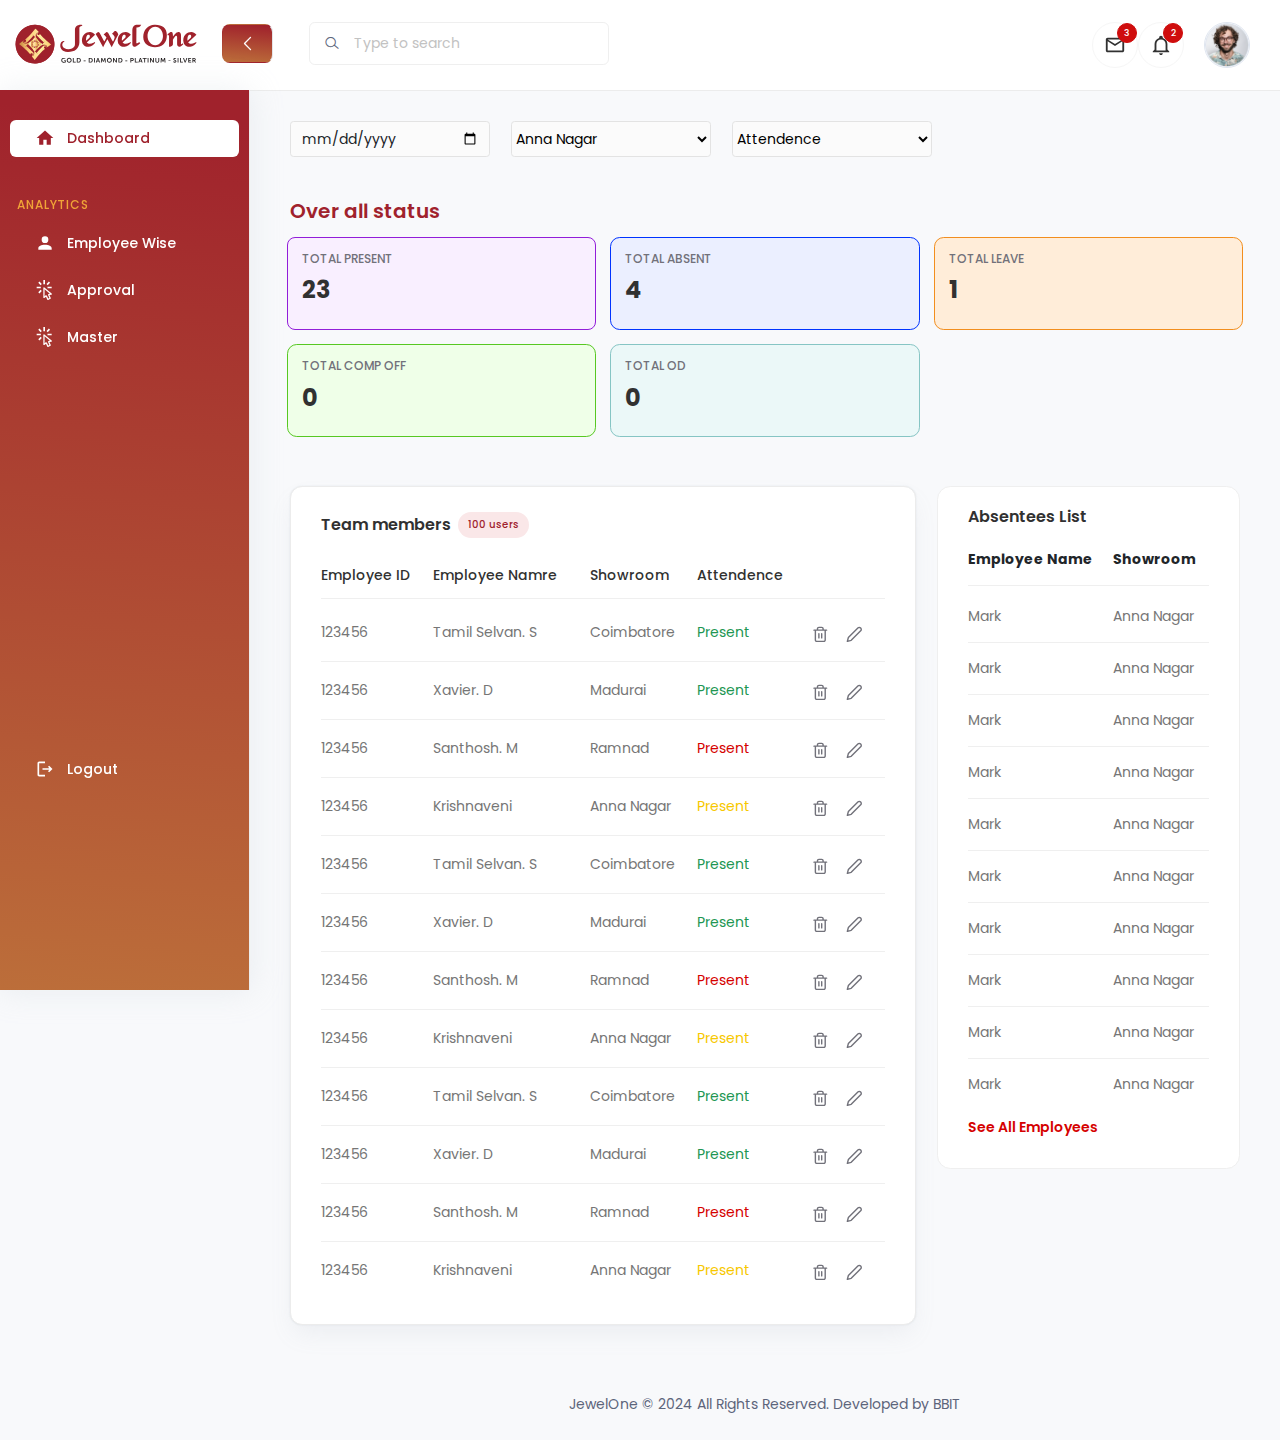
==== commit 3a88b6c0: "updated code" ====
--- a/index.html
+++ b/index.html
@@ -48,7 +48,7 @@
 
 
           <li class="nav-item ">
-            <a href="settings.html">
+            <a href="employee-wise.html">
               <span class="icon">
                 <svg width="20" height="20" xmlns="http://www.w3.org/2000/svg" viewBox="0 0 24 24"><title>account</title><path d="M12,4A4,4 0 0,1 16,8A4,4 0 0,1 12,12A4,4 0 0,1 8,8A4,4 0 0,1 12,4M12,14C16.42,14 20,15.79 20,18V20H4V18C4,15.79 7.58,14 12,14Z" /></svg>
               </span>
@@ -57,7 +57,7 @@
           </li>
 
           <li class="nav-item ">
-            <a href="analytics.html">
+            <a href="approval.html">
               <span class="icon">
                 <svg width="20" height="20"  xmlns="http://www.w3.org/2000/svg" viewBox="0 0 24 24"><title>cursor-default-click-outline</title><path d="M11.5,11L17.88,16.37L17,16.55L16.36,16.67C15.73,16.8 15.37,17.5 15.65,18.07L15.92,18.65L17.28,21.59L15.86,22.25L14.5,19.32L14.24,18.74C13.97,18.15 13.22,17.97 12.72,18.38L12.21,18.78L11.5,19.35V11M10.76,8.69A0.76,0.76 0 0,0 10,9.45V20.9C10,21.32 10.34,21.66 10.76,21.66C10.95,21.66 11.11,21.6 11.24,21.5L13.15,19.95L14.81,23.57C14.94,23.84 15.21,24 15.5,24C15.61,24 15.72,24 15.83,23.92L18.59,22.64C18.97,22.46 19.15,22 18.95,21.63L17.28,18L19.69,17.55C19.85,17.5 20,17.43 20.12,17.29C20.39,16.97 20.35,16.5 20,16.21L11.26,8.86L11.25,8.87C11.12,8.76 10.95,8.69 10.76,8.69M15,10V8H20V10H15M13.83,4.76L16.66,1.93L18.07,3.34L15.24,6.17L13.83,4.76M10,0H12V5H10V0M3.93,14.66L6.76,11.83L8.17,13.24L5.34,16.07L3.93,14.66M3.93,3.34L5.34,1.93L8.17,4.76L6.76,6.17L3.93,3.34M7,10H2V8H7V10" /></svg>
               </span>
@@ -67,7 +67,7 @@
           
 
           <li class="nav-item ">
-            <a href="analytics.html">
+            <a href="master.html">
               <span class="icon">
                 <svg width="20" height="20"  xmlns="http://www.w3.org/2000/svg" viewBox="0 0 24 24"><title>cursor-default-click-outline</title><path d="M11.5,11L17.88,16.37L17,16.55L16.36,16.67C15.73,16.8 15.37,17.5 15.65,18.07L15.92,18.65L17.28,21.59L15.86,22.25L14.5,19.32L14.24,18.74C13.97,18.15 13.22,17.97 12.72,18.38L12.21,18.78L11.5,19.35V11M10.76,8.69A0.76,0.76 0 0,0 10,9.45V20.9C10,21.32 10.34,21.66 10.76,21.66C10.95,21.66 11.11,21.6 11.24,21.5L13.15,19.95L14.81,23.57C14.94,23.84 15.21,24 15.5,24C15.61,24 15.72,24 15.83,23.92L18.59,22.64C18.97,22.46 19.15,22 18.95,21.63L17.28,18L19.69,17.55C19.85,17.5 20,17.43 20.12,17.29C20.39,16.97 20.35,16.5 20,16.21L11.26,8.86L11.25,8.87C11.12,8.76 10.95,8.69 10.76,8.69M15,10V8H20V10H15M13.83,4.76L16.66,1.93L18.07,3.34L15.24,6.17L13.83,4.76M10,0H12V5H10V0M3.93,14.66L6.76,11.83L8.17,13.24L5.34,16.07L3.93,14.66M3.93,3.34L5.34,1.93L8.17,4.76L6.76,6.17L3.93,3.34M7,10H2V8H7V10" /></svg>
               </span>
@@ -348,7 +348,7 @@
 
           <div class="row dashboard-cards mb-5 flex-xl-fill">
             <div class="col-xxl col-lg-4 col-sm-6 p-2 p-0 dashboard-card-item">
-              <div class="card mb-30 mb-xl-0">
+              <div class="card mb-30 mb-xl-0 dashboard-card-item__card1">
              
                 <div class="card-body">
                   <h6 class="mb-10 dashboard-card-title">Total present</h6>
@@ -362,7 +362,7 @@
             </div>
 
             <div class="col-xxl col-lg-4 col-sm-6 p-2 p-0 dashboard-card-item">
-              <div class="card mb-30 mb-xl-0">
+              <div class="card mb-30 mb-xl-0 dashboard-card-item__card2">
              
                 <div class="card-body">
                   <h6 class="mb-10 dashboard-card-title">total absent</h6>
@@ -377,7 +377,7 @@
 
 
             <div class="col-xxl col-lg-4 col-sm-6 p-2 p-0 dashboard-card-item">
-              <div class="card mb-30 mb-xl-0">
+              <div class="card mb-30 mb-xl-0 dashboard-card-item__card3">
              
                 <div class="card-body">
                   <h6 class="mb-10 dashboard-card-title">total leave</h6>
@@ -391,7 +391,7 @@
             </div>
 
             <div class="col-xxl col-lg-4 col-sm-6 p-2 p-0 dashboard-card-item">
-              <div class="card mb-30 mb-xl-0">
+              <div class="card mb-30 mb-xl-0 dashboard-card-item__card4">
              
                 <div class="card-body">
                   <h6 class="mb-10 dashboard-card-title">Total comp off</h6>
@@ -405,7 +405,7 @@
             </div>
 
             <div class="col-xxl col-lg-4 col-sm-6 p-2 p-0 dashboard-card-item">
-              <div class="card mb-30 mb-xl-0">
+              <div class="card mb-30 mb-xl-0 dashboard-card-item__card5">
              
                 <div class="card-body">
                   <h6 class="mb-10 dashboard-card-title">Total OD</h6>
--- a/assets/css/custom.css
+++ b/assets/css/custom.css
@@ -164,4 +164,51 @@
 .card-style-4{
   border-radius: 13.475px;
 
+}
+
+table.dataTable th.dt-type-numeric, table.dataTable th.dt-type-date, table.dataTable td.dt-type-numeric, table.dataTable td.dt-type-date{
+  text-align: start !important;
+}
+
+table tr td{
+  color: #767676;
+}
+.custom-btn{
+  border-radius: 31.224px;
+background: linear-gradient(270deg, #EEB64F -12.41%, #9F212C 93.73%);
+color: #fff !important;
+display: flex;
+width: 185px;
+height: 43.713px;
+padding: 14.831px 92.89px;
+justify-content: center;
+align-items: center;
+gap: 7.806px;
+flex-shrink: 0;
+}
+
+.dashboard-card-item__card1{
+  border-radius: 8px;
+border: 0.973px solid #921ED9;
+background: #F9EFFF;
+}
+.dashboard-card-item__card2{
+  border-radius: 9.729px;
+  border: 0.973px solid #03F;
+  background: #EBEFFF;
+}
+.dashboard-card-item__card3{
+  border-radius: 9.729px;
+border: 0.973px solid #F28E1E;
+background: #FFEDD9;
+}
+.dashboard-card-item__card4{
+  border-radius: 9.729px;
+border: 0.973px solid #57C822;
+background: #EFFFE8;
+}
+.dashboard-card-item__card5{
+  border-radius: 9.729px;
+  border: 0.973px solid #86C5C4;
+  background: #EBF8F8;
 }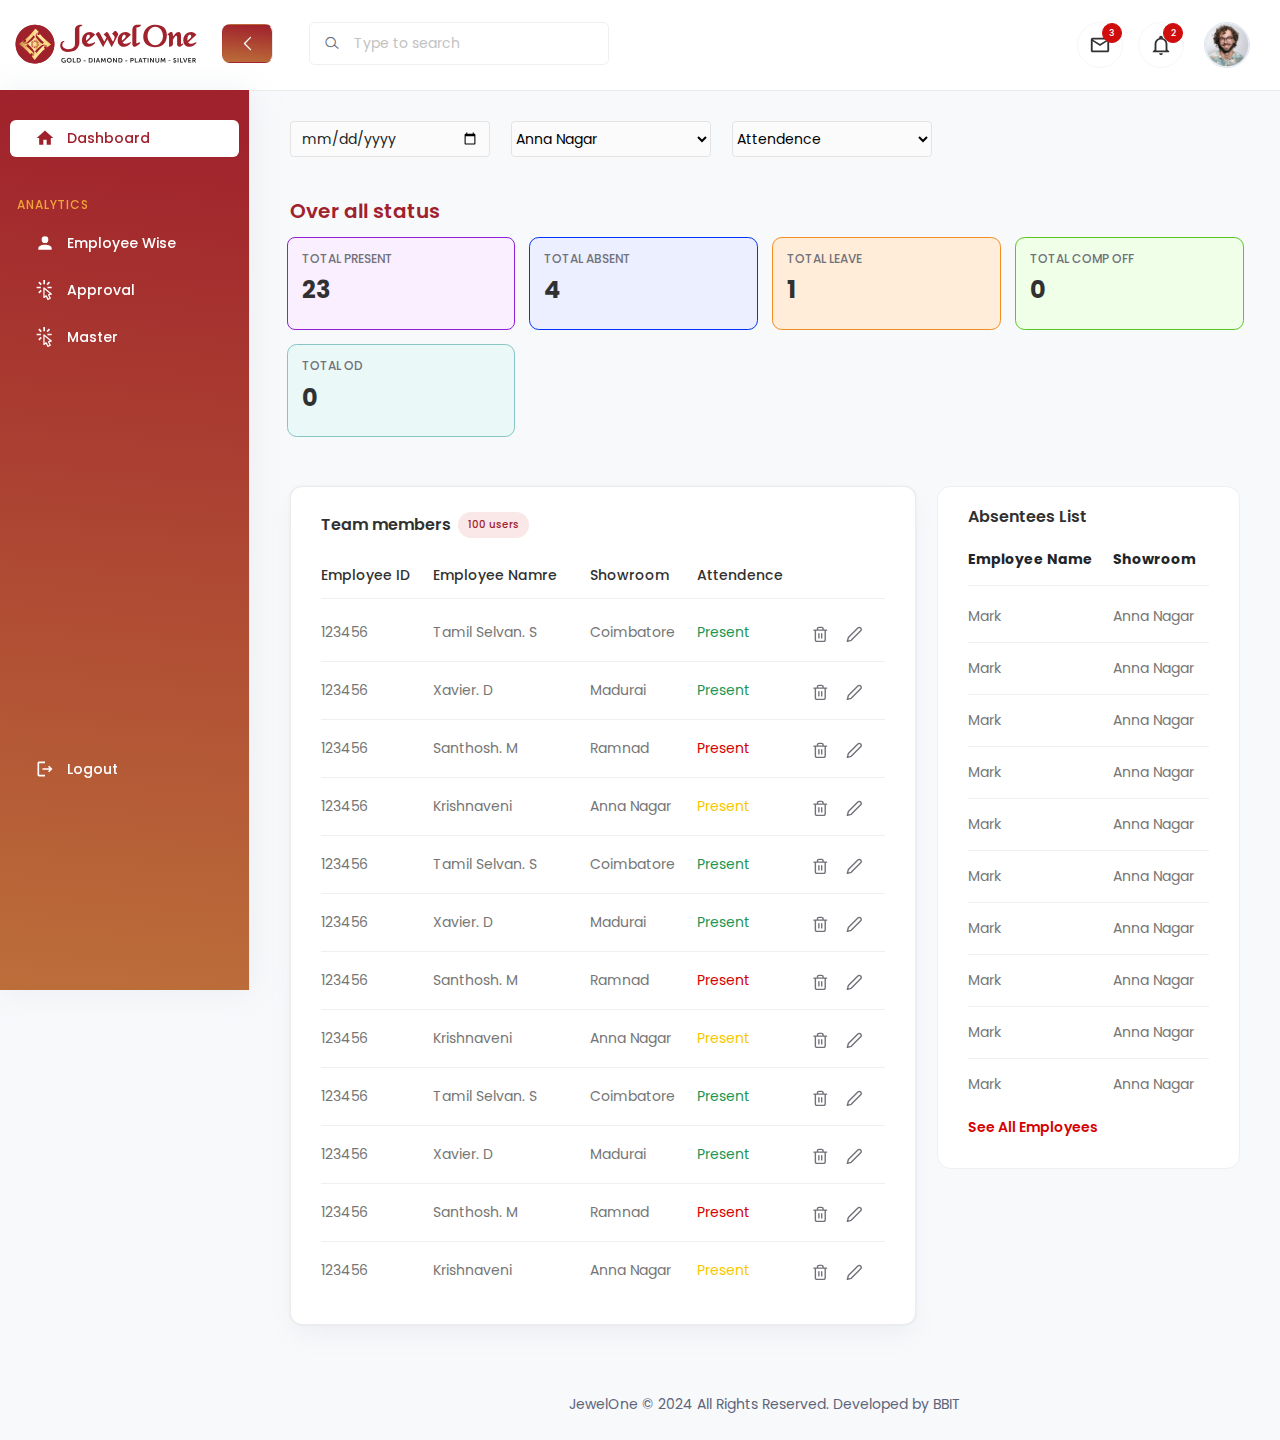
==== commit 7bc90de2: "updated code" ====
--- a/index.html
+++ b/index.html
@@ -119,7 +119,7 @@
           <div class="col-lg-7 col-md-7 col-6">
             <div class="header-right">
               <!-- message start -->
-              <div class="header-message-box ml-15 d-none d-md-flex">
+              <div class="header-message-box ml-15 mr-15 d-none d-md-flex">
                 <button class="dropdown-toggle" type="button" id="message" data-bs-toggle="dropdown"
                   aria-expanded="false">
                   <svg width="22" height="22" xmlns="http://www.w3.org/2000/svg" viewBox="0 0 24 24"><title>email-outline</title><path d="M22 6C22 4.9 21.1 4 20 4H4C2.9 4 2 4.9 2 6V18C2 19.1 2.9 20 4 20H20C21.1 20 22 19.1 22 18V6M20 6L12 11L4 6H20M20 18H4V8L12 13L20 8V18Z" /></svg>
@@ -347,7 +347,7 @@
 
 
           <div class="row dashboard-cards mb-5 flex-xl-fill">
-            <div class="col-xxl col-lg-4 col-sm-6 p-2 p-0 dashboard-card-item">
+            <div class="col-xxl col-lg-3 col-md-4 col-sm-6 p-2 p-0 dashboard-card-item">
               <div class="card mb-30 mb-xl-0 dashboard-card-item__card1">
              
                 <div class="card-body">
@@ -361,7 +361,7 @@
               <!-- End Icon Cart -->
             </div>
 
-            <div class="col-xxl col-lg-4 col-sm-6 p-2 p-0 dashboard-card-item">
+            <div class="col-xxl col-lg-3 col-md-4 col-sm-6 p-2 p-0 dashboard-card-item">
               <div class="card mb-30 mb-xl-0 dashboard-card-item__card2">
              
                 <div class="card-body">
@@ -376,7 +376,7 @@
             </div>
 
 
-            <div class="col-xxl col-lg-4 col-sm-6 p-2 p-0 dashboard-card-item">
+            <div class="col-xxl col-lg-3 col-md-4 col-sm-6 p-2 p-0 dashboard-card-item">
               <div class="card mb-30 mb-xl-0 dashboard-card-item__card3">
              
                 <div class="card-body">
@@ -390,7 +390,7 @@
               <!-- End Icon Cart -->
             </div>
 
-            <div class="col-xxl col-lg-4 col-sm-6 p-2 p-0 dashboard-card-item">
+            <div class="col-xxl col-lg-3 col-md-4 col-sm-6 p-2 p-0 dashboard-card-item">
               <div class="card mb-30 mb-xl-0 dashboard-card-item__card4">
              
                 <div class="card-body">
@@ -404,7 +404,7 @@
               <!-- End Icon Cart -->
             </div>
 
-            <div class="col-xxl col-lg-4 col-sm-6 p-2 p-0 dashboard-card-item">
+            <div class="col-xxl col-lg-3 col-md-4 col-sm-6 p-2 p-0 dashboard-card-item">
               <div class="card mb-30 mb-xl-0 dashboard-card-item__card5">
              
                 <div class="card-body">
--- a/assets/css/custom.css
+++ b/assets/css/custom.css
@@ -211,4 +211,112 @@
   border-radius: 9.729px;
   border: 0.973px solid #86C5C4;
   background: #EBF8F8;
+}
+
+
+
+
+/* thank-you-page */
+
+.thank-you-page{
+  background: #F8F9FB;
+  height: 100vh;
+}
+
+body{
+  background: #F8F9FB;
+}
+.showroom-manager-page_store-name_warpper{
+  background: linear-gradient(78deg, #9F212C 5.52%, #C4843E 105.18%);
+}
+.showroom-manager-page_store-name{
+  color: #FFF;
+  /* font-family: "DM Sans"; */
+  font-size: 40px;
+  font-style: normal;
+  font-weight: 600;
+  line-height: 100%; /* 40px */
+  text-transform: uppercase;
+}
+
+.showroom-manager-page_card li{
+  margin-bottom: 10px;
+}
+
+.showroom-manager-page_card{
+height: 402px;
+}
+.fc-col-header {
+  background-color: #E4E4E4;
+}
+.fc .fc-col-header-cell-cushion {
+  padding: 10px !important;
+}
+
+.custom-date-input{
+  border-radius: 4px;
+border: 1px solid #DDE4F3;
+background: #FFF;
+width: fit-content;
+height: 48px;
+padding-left: 10px;
+flex-shrink: 0;
+}
+.custom-date-input input{
+  border: none;
+  outline: none;
+  padding-left: 15px;
+  color: #2D2D2D;
+}
+.custom-date-input input::placeholder{
+  color: #2D2D2D;
+}
+#calendar {
+    max-width: 800px;
+    margin: 40px auto;
+    background: #fff;
+    padding: 15px;
+    position: relative;
+
+}
+#calendar a{
+  text-decoration: none;
+  color: #323232;
+}
+.fc-button{
+  background: #9F212C !important;
+  border: none !important;
+  box-shadow: none !important;
+  outline: none !important;
+  text-transform: uppercase !important;
+  opacity: 1;
+}
+
+
+
+.enter-attendance-table{
+  max-height: 500px;
+  overflow: auto;
+}
+
+
+
+.enter-attendance-table table{
+  border-radius: 4px;
+border: 1px solid #DDE4F3;
+background: #FFF;
+}
+
+/* .header .header-right button {
+  border: none;
+} */
+
+.fc-day-sun a { color:#FF2B00 !important; }
+.fc-day-sat a { color:#FF2B00 !important; }
+
+.fc-col-header-cell.fc-day-sun a, .fc-col-header-cell.fc-day-sat a{
+  color: #323232 !important;
+}
+.fc .fc-daygrid-day-number {
+font-weight: 500;
 }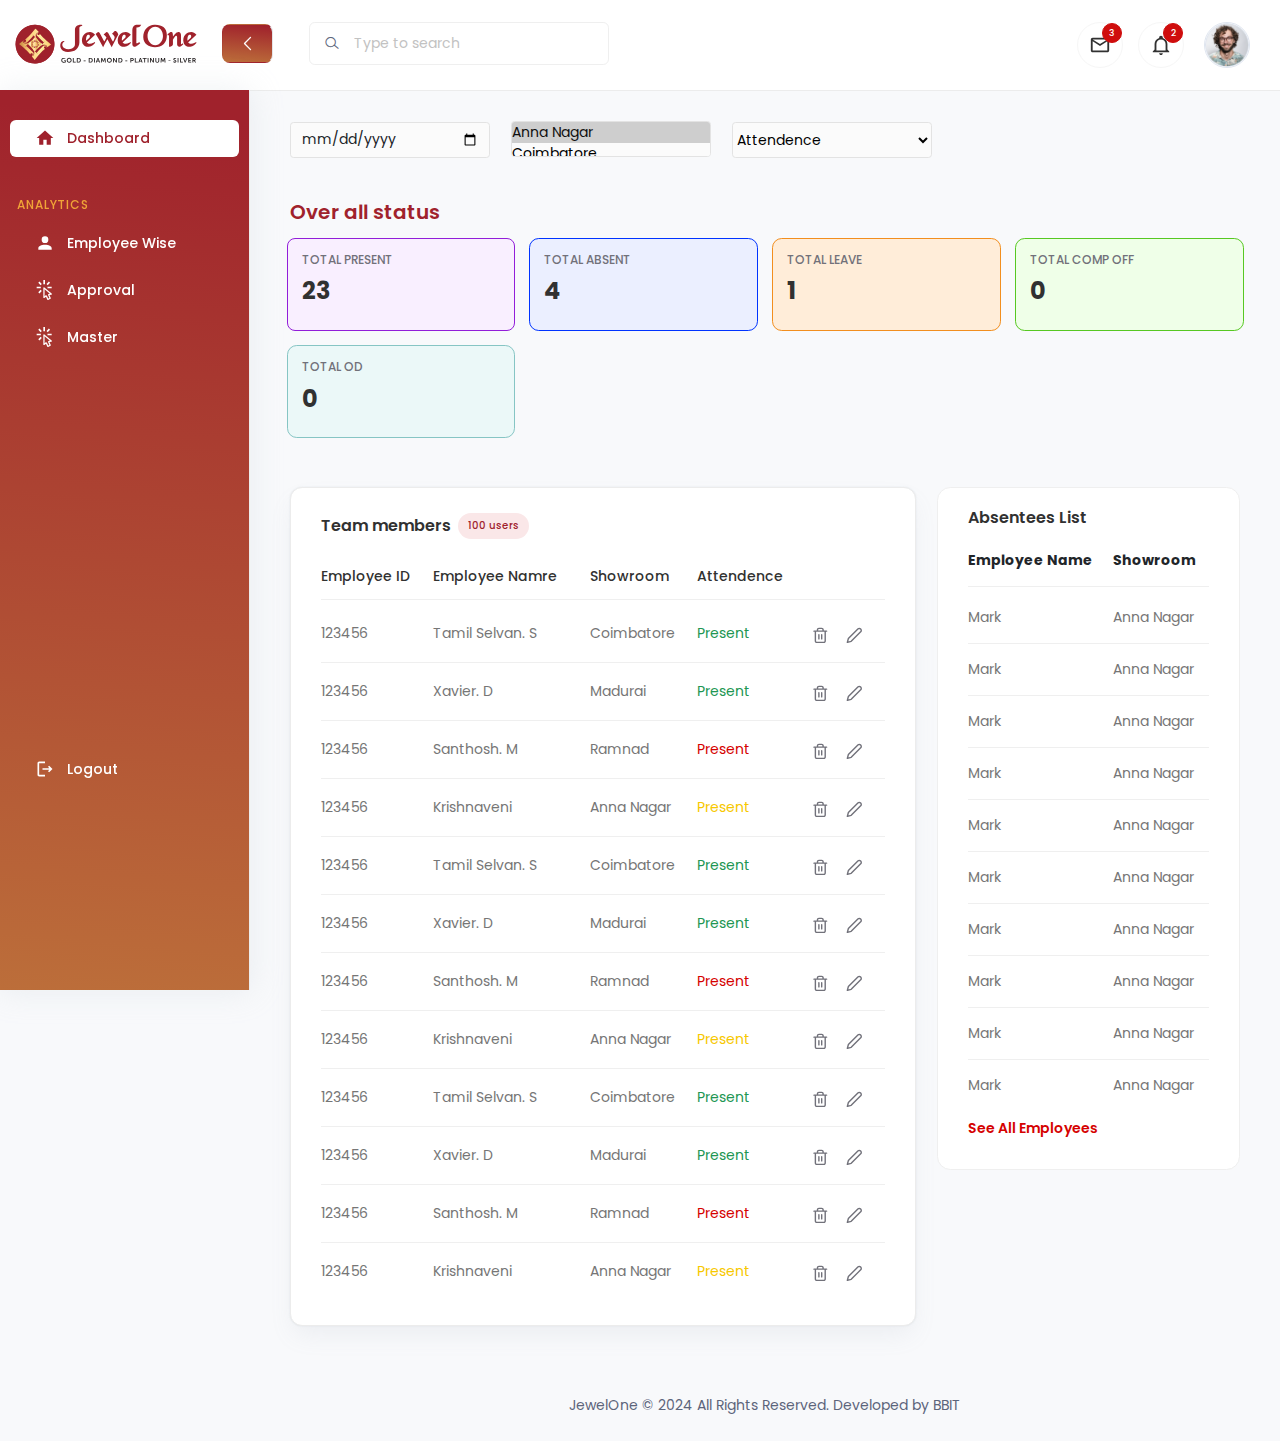
==== commit b377ba0e: "updated code" ====
--- a/index.html
+++ b/index.html
@@ -15,6 +15,7 @@
     <link rel="stylesheet" href="assets/css/fullcalendar.css" />
     <link rel="stylesheet" href="assets/css/main.css" />
     <link rel="stylesheet" href="assets/css/custom.css" />
+    <link href="assets/css/sumoselect.min.css" rel="stylesheet" />
     <link rel="stylesheet" href="https://cdn.datatables.net/2.0.3/css/dataTables.dataTables.css" />
 
   </head>
@@ -313,8 +314,12 @@
                   </div>
 
                   <div>
-                    <select name="" id="">
-                      <option value="">Anna Nagar</option>
+                    <select name="" id="showroom-select" multiple>
+                      <option selected value="">Anna Nagar</option>
+                      <option value="">Coimbatore</option>
+                      <option value="">Hosur</option>
+                      <option value="">Madurai</option>
+                      <option value="">Trichi</option>
                     </select>
                   </div>
 
@@ -1151,7 +1156,9 @@
     <script src="assets/js/polyfill.js"></script>
     <script src="assets/js/main.js"></script>
     <script src="https://code.jquery.com/jquery-3.7.1.min.js" integrity="sha256-/JqT3SQfawRcv/BIHPThkBvs0OEvtFFmqPF/lYI/Cxo=" crossorigin="anonymous"></script>
+    <script src="assets/js/jquery.sumoselect.min.js"></script>
     <script src="https://cdn.datatables.net/2.0.3/js/dataTables.js"></script>
+    
     
 
     <script>
@@ -1160,5 +1167,17 @@
 } );
     </script>
 
+
+<script>
+  $('#showroom-select').SumoSelect(
+    {
+    search: true, 
+    searchText: 'Search',
+    okCancelInMulti: true ,
+    // closeAfterClearAll: true, clearAll: true
+    
+  });
+</script>
+
   </body>
 </html>--- a/assets/css/custom.css
+++ b/assets/css/custom.css
@@ -319,4 +319,14 @@
 }
 .fc .fc-daygrid-day-number {
 font-weight: 500;
+}
+
+.SumoSelect>.optWrapper.multiple>.MultiControls>p.btnOk{
+    background: #9F212C !important;
+    color: #fff;
+}
+
+.SumoSelect>.optWrapper.multiple>.MultiControls>p.btnCancel{
+  background: #9F212C !important;
+  color: #fff;
 }--- a/assets/css/sumoselect.min.css
+++ b/assets/css/sumoselect.min.css
@@ -0,0 +1 @@
+.SumoSelect p{margin:0}.SumoSelect{width:200px}.SelectBox{padding:5px 8px}.sumoStopScroll{overflow:hidden}.SumoSelect .hidden{display:none}.SumoSelect .search-txt{display:none;outline:0}.SumoSelect .no-match{display:none;padding:6px}.SumoSelect.open .search-txt{display:inline-block;position:absolute;top:0;left:0;width:100%;margin:0;padding:5px 8px;border:none;-webkit-box-sizing:border-box;-moz-box-sizing:border-box;box-sizing:border-box;border-radius:5px}.SumoSelect.open>.search>label,.SumoSelect.open>.search>span{visibility:hidden}.SelectClass,.SumoUnder{position:absolute;top:0;left:0;right:0;height:100%;width:100%;border:none;-webkit-box-sizing:border-box;-moz-box-sizing:border-box;box-sizing:border-box;-moz-opacity:0;-khtml-opacity:0;opacity:0}.SelectClass{z-index:1}.SumoSelect .select-all>label,.SumoSelect>.CaptionCont,.SumoSelect>.optWrapper>.options li.opt label{user-select:none;-o-user-select:none;-moz-user-select:none;-khtml-user-select:none;-webkit-user-select:none}.SumoSelect{display:inline-block;position:relative;outline:0}.SumoSelect.open>.CaptionCont,.SumoSelect:focus>.CaptionCont,.SumoSelect:hover>.CaptionCont{box-shadow:0 0 2px #7799d0;border-color:#7799d0}.SumoSelect>.CaptionCont{position:relative;border:1px solid #a4a4a4;min-height:14px;background-color:#fff;border-radius:2px;margin:0}.SumoSelect>.CaptionCont>span{display:block;padding-right:30px;text-overflow:ellipsis;white-space:nowrap;overflow:hidden;cursor:default}.SumoSelect>.CaptionCont>span.placeholder{color:#ccc;font-style:italic}.SumoSelect>.CaptionCont>label{position:absolute;top:0;right:0;bottom:0;width:30px}.SumoSelect>.CaptionCont>label>i{background-image:url('[data-uri]');background-position:center center;width:16px;height:16px;display:block;position:absolute;top:0;left:0;right:0;bottom:0;margin:auto;background-repeat:no-repeat;opacity:.8}.SumoSelect>.optWrapper{display:none;z-index:1000;top:30px;width:100%;position:absolute;left:0;-webkit-box-sizing:border-box;-moz-box-sizing:border-box;box-sizing:border-box;background:#fff;border:1px solid #ddd;box-shadow:2px 3px 3px rgba(0,0,0,.11);border-radius:3px;overflow:hidden}.SumoSelect.open>.optWrapper{top:35px;display:block}.SumoSelect.open>.optWrapper.up{top:auto;bottom:100%;margin-bottom:5px}.SumoSelect>.optWrapper ul{list-style:none;display:block;padding:0;margin:0;overflow:auto}.SumoSelect>.optWrapper>.options{border-radius:2px;position:relative;max-height:250px}.SumoSelect>.optWrapper.okCancelInMulti>.options{border-radius:2px 2px 0 0}.SumoSelect>.optWrapper.selall>.options{border-radius:0 0 2px 2px}.SumoSelect>.optWrapper.selall.okCancelInMulti>.options{border-radius:0}.SumoSelect>.optWrapper>.options li.group.disabled>label{opacity:.5}.SumoSelect>.optWrapper>.options li ul li.opt{padding-left:22px}.SumoSelect>.optWrapper.multiple>.options li ul li.opt{padding-left:50px}.SumoSelect>.optWrapper.isFloating>.options{max-height:100%;box-shadow:0 0 100px #595959}.SumoSelect>.optWrapper>.options li.opt{padding:6px 6px;position:relative;border-bottom:1px solid #f5f5f5}.SumoSelect>.optWrapper>.options>li.opt:first-child{border-radius:2px 2px 0 0}.SumoSelect>.optWrapper.selall>.options>li.opt:first-child{border-radius:0}.SumoSelect>.optWrapper>.options>li.opt:last-child{border-radius:0 0 2px 2px;border-bottom:none}.SumoSelect>.optWrapper.okCancelInMulti>.options>li.opt:last-child{border-radius:0}.SumoSelect>.optWrapper>.options li.opt:hover{background-color:#e4e4e4}.SumoSelect .select-all.sel,.SumoSelect>.optWrapper>.options li.opt.sel{background-color:#a1c0e4}.SumoSelect>.optWrapper>.options li label{text-overflow:ellipsis;white-space:nowrap;overflow:hidden;display:block;cursor:pointer}.SumoSelect>.optWrapper>.options li span{display:none}.SumoSelect>.optWrapper>.options li.group>label{cursor:default;padding:8px 6px;font-weight:700}.SumoSelect>.optWrapper.isFloating{position:fixed;top:0;left:0;right:0;width:90%;bottom:0;margin:auto;max-height:90%}.SumoSelect>.optWrapper>.options li.opt.disabled{background-color:inherit;pointer-events:none}.SumoSelect>.optWrapper>.options li.opt.disabled *{-moz-opacity:0.5;-khtml-opacity:0.5;opacity:.5}.SumoSelect>.optWrapper.multiple>.options li.opt{padding-left:35px;cursor:pointer}.SumoSelect .select-all>span,.SumoSelect>.optWrapper.multiple>.options li.opt span{position:absolute;display:block;width:30px;top:0;bottom:0;margin-left:-35px}.SumoSelect .select-all>span i,.SumoSelect>.optWrapper.multiple>.options li.opt span i{position:absolute;margin:auto;left:0;right:0;top:0;bottom:0;width:14px;height:14px;border:1px solid #aeaeae;border-radius:2px;box-shadow:inset 0 1px 3px rgba(0,0,0,.15);background-color:#fff}.SumoSelect>.optWrapper>.MultiControls{display:none;border-top:1px solid #ddd;background-color:#fff;box-shadow:0 0 2px rgba(0,0,0,.13);border-radius:0 0 3px 3px}.SumoSelect>.optWrapper.multiple.isFloating>.MultiControls{display:block;margin-top:5px;position:absolute;bottom:0;width:100%}.SumoSelect>.optWrapper.multiple.okCancelInMulti>.MultiControls{display:block}.SumoSelect>.optWrapper.multiple.okCancelInMulti>.MultiControls>p{padding:6px}.SumoSelect>.optWrapper.multiple.okCancelInMulti>.MultiControls>p:focus{box-shadow:0 0 2px #a1c0e4;border-color:#a1c0e4;outline:0;background-color:#a1c0e4}.SumoSelect>.optWrapper.multiple>.MultiControls>p{display:inline-block;cursor:pointer;padding:12px;width:50%;box-sizing:border-box;text-align:center}.SumoSelect>.optWrapper.multiple>.MultiControls>p:hover{background-color:#f1f1f1}.SumoSelect>.optWrapper.multiple>.MultiControls>p.btnOk{border-right:1px solid #dbdbdb;border-radius:0 0 0 3px}.SumoSelect>.optWrapper.multiple>.MultiControls>p.btnCancel{border-radius:0 0 3px 0}.SumoSelect>.optWrapper.isFloating>.options li.opt{padding:12px 6px}.SumoSelect>.optWrapper.multiple.isFloating>.options li.opt{padding-left:35px}.SumoSelect>.optWrapper.multiple.isFloating{padding-bottom:43px}.SumoSelect .select-all.partial>span i,.SumoSelect .select-all.selected>span i,.SumoSelect>.optWrapper.multiple>.options li.opt.selected span i{background-color:#11a911;box-shadow:none;border-color:transparent;background-image:url('[data-uri]');background-repeat:no-repeat;background-position:center center}.SumoSelect.disabled{opacity:.7;cursor:not-allowed}.SumoSelect.disabled>.CaptionCont{border-color:#ccc;box-shadow:none}.SumoSelect .select-all{border-radius:3px 3px 0 0;position:relative;border-bottom:1px solid #ddd;background-color:#fff;padding:8px 0 3px 35px;height:20px;cursor:pointer}.SumoSelect .select-all>label,.SumoSelect .select-all>span i{cursor:pointer}.SumoSelect .select-all.partial>span i{background-color:#ccc}.SumoSelect>.optWrapper>.options li.optGroup{padding-left:5px;text-decoration:underline}.reset-all{padding:5px 10px 5px 35px;border-bottom:1px solid #cdcdcd}.SumoSelect[is-selected=false] .reset-all{opacity:.5;pointer-events:none}.SumoSelect[is-selected=true] .reset-all{opacity:1;cursor:pointer;color:#7799d0}.SumoSelect[is-selected=true] .reset-all *{cursor:pointer}.SumoSelect[is-selected=true] .reset-all:hover{color:#000}
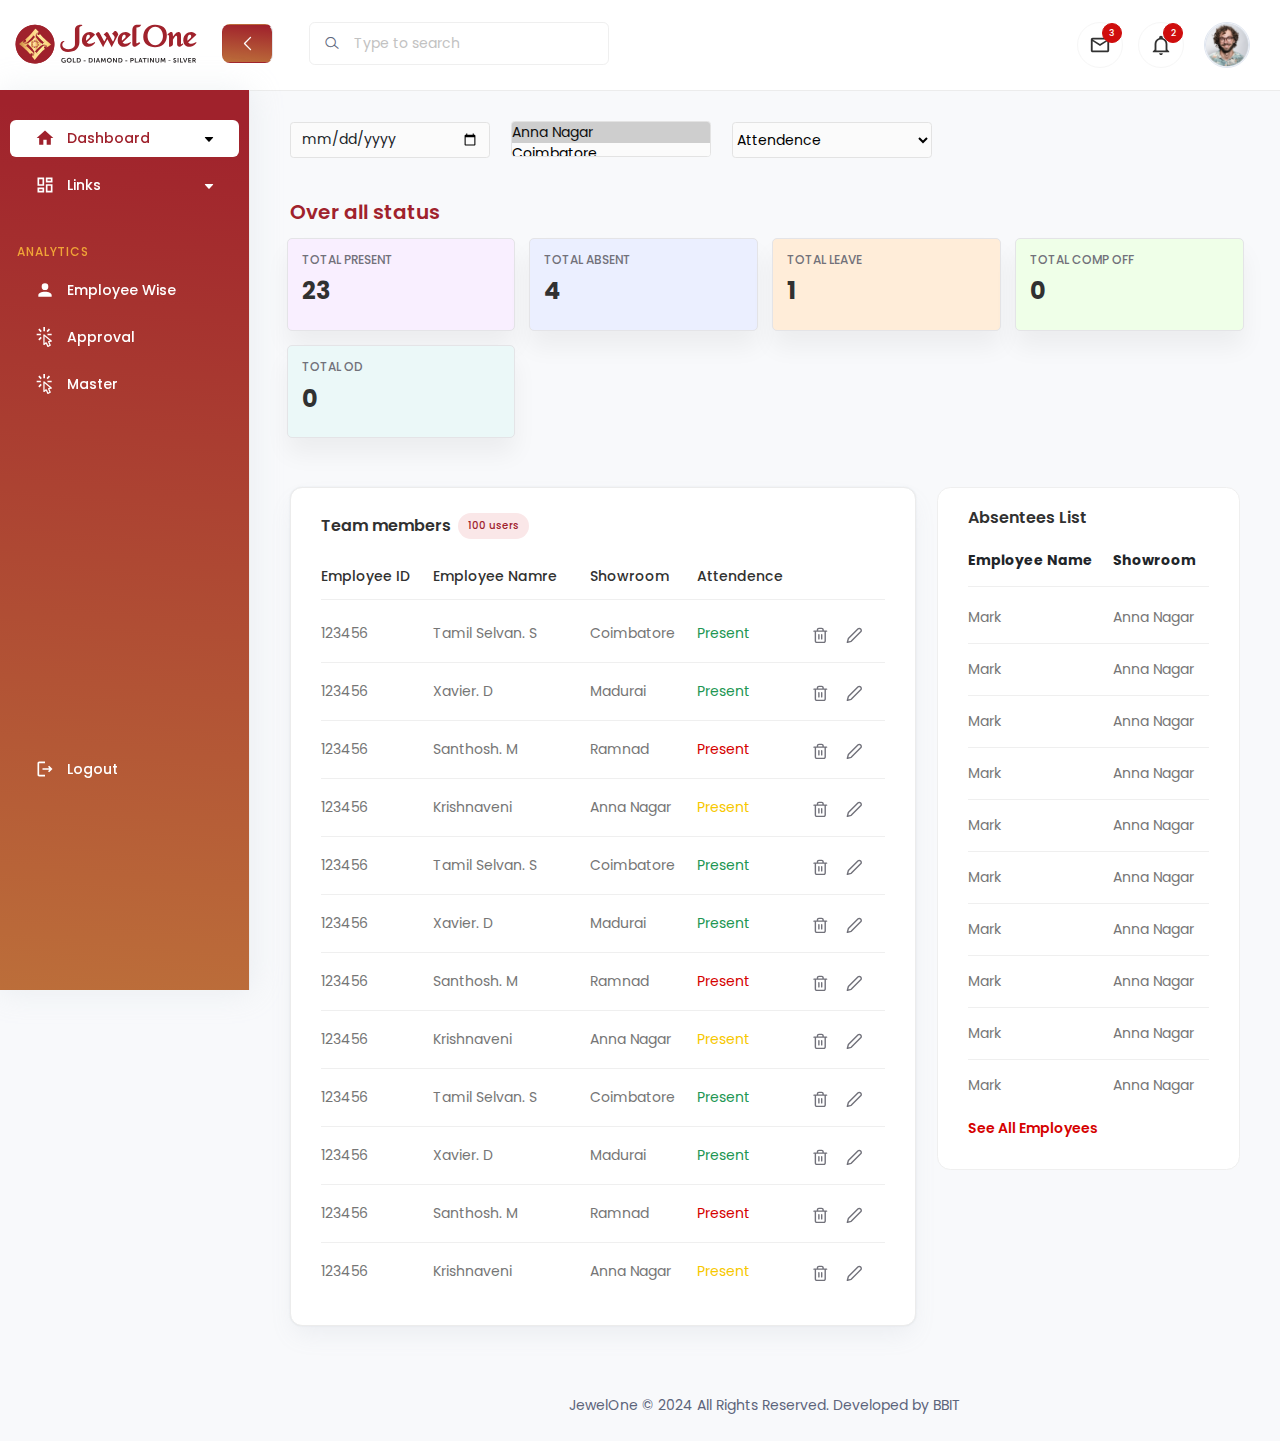
==== commit 576d4b02: "updated code" ====
--- a/index.html
+++ b/index.html
@@ -30,13 +30,49 @@
     <aside class="sidebar-nav-wrapper">
       <nav class="sidebar-nav">
         <ul>
-          <li class="nav-item active">
-            <a href="index.html">
+          <li class="nav-item active nav-item-has-children">
+            <a  class="collapsed" data-bs-toggle="collapse"
+            data-bs-target="#ddmenu_1"
+            aria-controls="ddmenu_1"
+            aria-expanded="false"
+            aria-label="Toggle navigation">
               <span class="icon">
                 <svg width="20" height="20"  xmlns="http://www.w3.org/2000/svg" viewBox="0 0 24 24"><title>home</title><path d="M10,20V14H14V20H19V12H22L12,3L2,12H5V20H10Z" /></svg>
               </span>
               <span class="text">Dashboard</span>
             </a>
+            <ul id="ddmenu_1" class="collapse dropdown-nav">
+              <li>
+                <a href="index.html"> Link 1 </a>
+              </li>
+              <li>
+                <a href="index.html"> Link 2 </a>
+              </li>
+            </ul>
+          </li>
+
+
+          <li class="nav-item nav-item-has-children">
+            <a  class="collapsed"
+            data-bs-toggle="collapse"
+            data-bs-target="#ddmenu_2"
+            aria-controls="ddmenu_2"
+            aria-expanded="false"
+            aria-label="Toggle navigation"
+            >
+              <span class="icon">
+                <svg width="20" height="20" xmlns="http://www.w3.org/2000/svg" viewBox="0 0 24 24"><title>view-dashboard-outline</title><path d="M19,5V7H15V5H19M9,5V11H5V5H9M19,13V19H15V13H19M9,17V19H5V17H9M21,3H13V9H21V3M11,3H3V13H11V3M21,11H13V21H21V11M11,15H3V21H11V15Z" /></svg>
+              </span>
+              <span class="text">Links</span>
+            </a>
+            <ul id="ddmenu_2" class="collapse dropdown-nav">
+              <li>
+                <a href="index.html"> Link 1 </a>
+              </li>
+              <li>
+                <a href="index.html"> Link 2 </a>
+              </li>
+            </ul>
           </li>
 
 
@@ -46,6 +82,7 @@
 
 
         
+
 
 
           <li class="nav-item ">
@@ -75,6 +112,9 @@
               <span class="text">Master</span>
             </a>
           </li>
+
+
+       
 
           
         </ul>
--- a/assets/css/main.css
+++ b/assets/css/main.css
@@ -3741,7 +3741,7 @@
   color: #F78D1E;
 }
 .sidebar-nav-wrapper .sidebar-nav ul .nav-item.nav-item-has-children > a::after {
-  content: url("data:image/svg+xml,%3Csvg width='10' height='10' viewBox='0 0 10 10' xmlns='http://www.w3.org/2000/svg'%3E%3Cpath d='M5.34306 7.76387L9.02356 3.8071C9.32923 3.47851 9.11273 2.91666 8.68048 2.91666L1.31947 2.91666C0.887218 2.91666 0.670743 3.47851 0.976393 3.8071L4.6569 7.76387C4.8464 7.96758 5.15356 7.96758 5.34306 7.76387Z' fill='inherit'/%3E%3C/svg%3E%0A");
+  content: url("data:image/svg+xml,%3Csvg width='10' height='10' viewBox='0 0 10 10' xmlns='http://www.w3.org/2000/svg'%3E%3Cpath d='M5.34306 7.76387L9.02356 3.8071C9.32923 3.47851 9.11273 2.91666 8.68048 2.91666L1.31947 2.91666C0.887218 2.91666 0.670743 3.47851 0.976393 3.8071L4.6569 7.76387C4.8464 7.96758 5.15356 7.96758 5.34306 7.76387Z' fill='white'/%3E%3C/svg%3E%0A");
   position: absolute;
   right: 25px;
   top: 11px;
@@ -3772,7 +3772,7 @@
   transform: rotate(0deg);
 }
 .sidebar-nav-wrapper .sidebar-nav ul .nav-item.nav-item-has-children ul {
-  padding: 10px 10px 40px 57px;
+  padding: 10px 10px 10px 57px;
 }
 .sidebar-nav-wrapper .sidebar-nav ul .nav-item.nav-item-has-children ul li {
   margin-bottom: 12px;
--- a/assets/css/custom.css
+++ b/assets/css/custom.css
@@ -272,7 +272,7 @@
   color: #2D2D2D;
 }
 #calendar {
-    max-width: 800px;
+    max-width: 1200px;
     margin: 40px auto;
     background: #fff;
     padding: 15px;
@@ -320,7 +320,9 @@
 .fc .fc-daygrid-day-number {
 font-weight: 500;
 }
-
+.fc-event-title{
+  font-size: 12px;
+}
 .SumoSelect>.optWrapper.multiple>.MultiControls>p.btnOk{
     background: #9F212C !important;
     color: #fff;
@@ -329,4 +331,128 @@
 .SumoSelect>.optWrapper.multiple>.MultiControls>p.btnCancel{
   background: #9F212C !important;
   color: #fff;
-}+}
+/* 
+.showroom-manager-page table {
+  border-collapse: collapse;
+}
+.showroom-manager-page td,.showroom-manager-page th {
+  border: none; 
+}
+.showroom-manager-page td {
+  border-left: 1px solid #DDE4F3;
+} */
+
+.card {
+  border-radius: 5px;
+  border: 1px solid #E4E4E7;
+  box-shadow: 0px 16px 25px rgba(0, 0, 0, 0.05);
+  } 
+
+
+
+  .fc-button.fc-today-button{
+    background: linear-gradient(78deg, #9F212C 5.52%, #C4843E 105.18%) !important;
+    padding: 5px 20px !important;
+    font-weight: 500;
+ }
+.fc-button.fc-prev-button, .fc-button.fc-next-button{
+    background: linear-gradient(to bottom right, #9F212C, #EEB64F) !important;
+    padding: 0px;
+    width: 40px;
+    height: 40px;
+    border-radius: 50%;
+}
+.fc .fc-button .fc-icon {
+    font-size: 1.8em !important;
+}
+
+.fc-button-group button {
+  border-radius: 50px !important;
+  margin: 5px !important;
+  width: 35px;
+  height: 35px;
+  line-height: 1;
+  font-size: 19px;
+  }
+.calendar_wrapper{
+  position: relative;
+}
+.fc .fc-toolbar{
+    width: calc(100% - 230px);
+    align-items: center;
+    display: flex;
+    flex-wrap: wrap;
+    margin-left: auto;
+    justify-content: flex-end;
+    gap: 10px;
+}
+.calendar_wrapper .input-group{
+  position: absolute;
+  top: 15px;
+  z-index: 1;
+  left: 15px;
+}
+ 
+
+
+.fc-daygrid-day-top {
+  direction: rtl;
+  }
+
+  a.fc-event.fc-event-draggable.fc-event-resizable.fc-event-start.fc-event-end.fc-event-past.fc-daygrid-event.fc-daygrid-block-event.fc-h-event {
+    border-radius: 15px;
+    text-align: center;
+    font-weight: 500;
+ }
+
+
+
+
+
+ ::-webkit-scrollbar {
+  width: 6px;
+}
+
+::-webkit-scrollbar-track {
+  -webkit-box-shadow: inset 0 0 6px rgba(200,200,200,1);
+  border-radius: 20px;
+}
+
+::-webkit-scrollbar-thumb {
+  border-radius: 10px;
+  background-color: #A8A3A3;
+  -webkit-box-shadow: inset 0 0 6px rgba(90,90,90,0.7);
+}
+
+
+.enter-attendance-table{
+  margin-top: 10px;
+}
+.enter-attendance-table input[type="checkbox"]{
+  border-radius: 1.924px;
+border: 0.962px solid #A9A9A9;
+background: #F8F9FB;
+height: 18px;
+width: 18px;
+accent-color: #9F212C;
+
+}
+
+.sidebar-nav-wrapper .sidebar-nav ul .nav-item a{
+  color: #fff;
+}
+.sidebar-nav-wrapper .sidebar-nav ul .nav-item a:hover{
+  color: #F0A437 !important;
+}
+
+.sidebar-nav-wrapper .nav-item-has-children.active li a{
+  color: #9F212C !important;
+  font-weight: 500;
+  opacity: 1;
+}
+
+.sidebar-nav-wrapper .nav-item-has-children.active li a:hover{
+  color: #9F212C !important;
+}
+
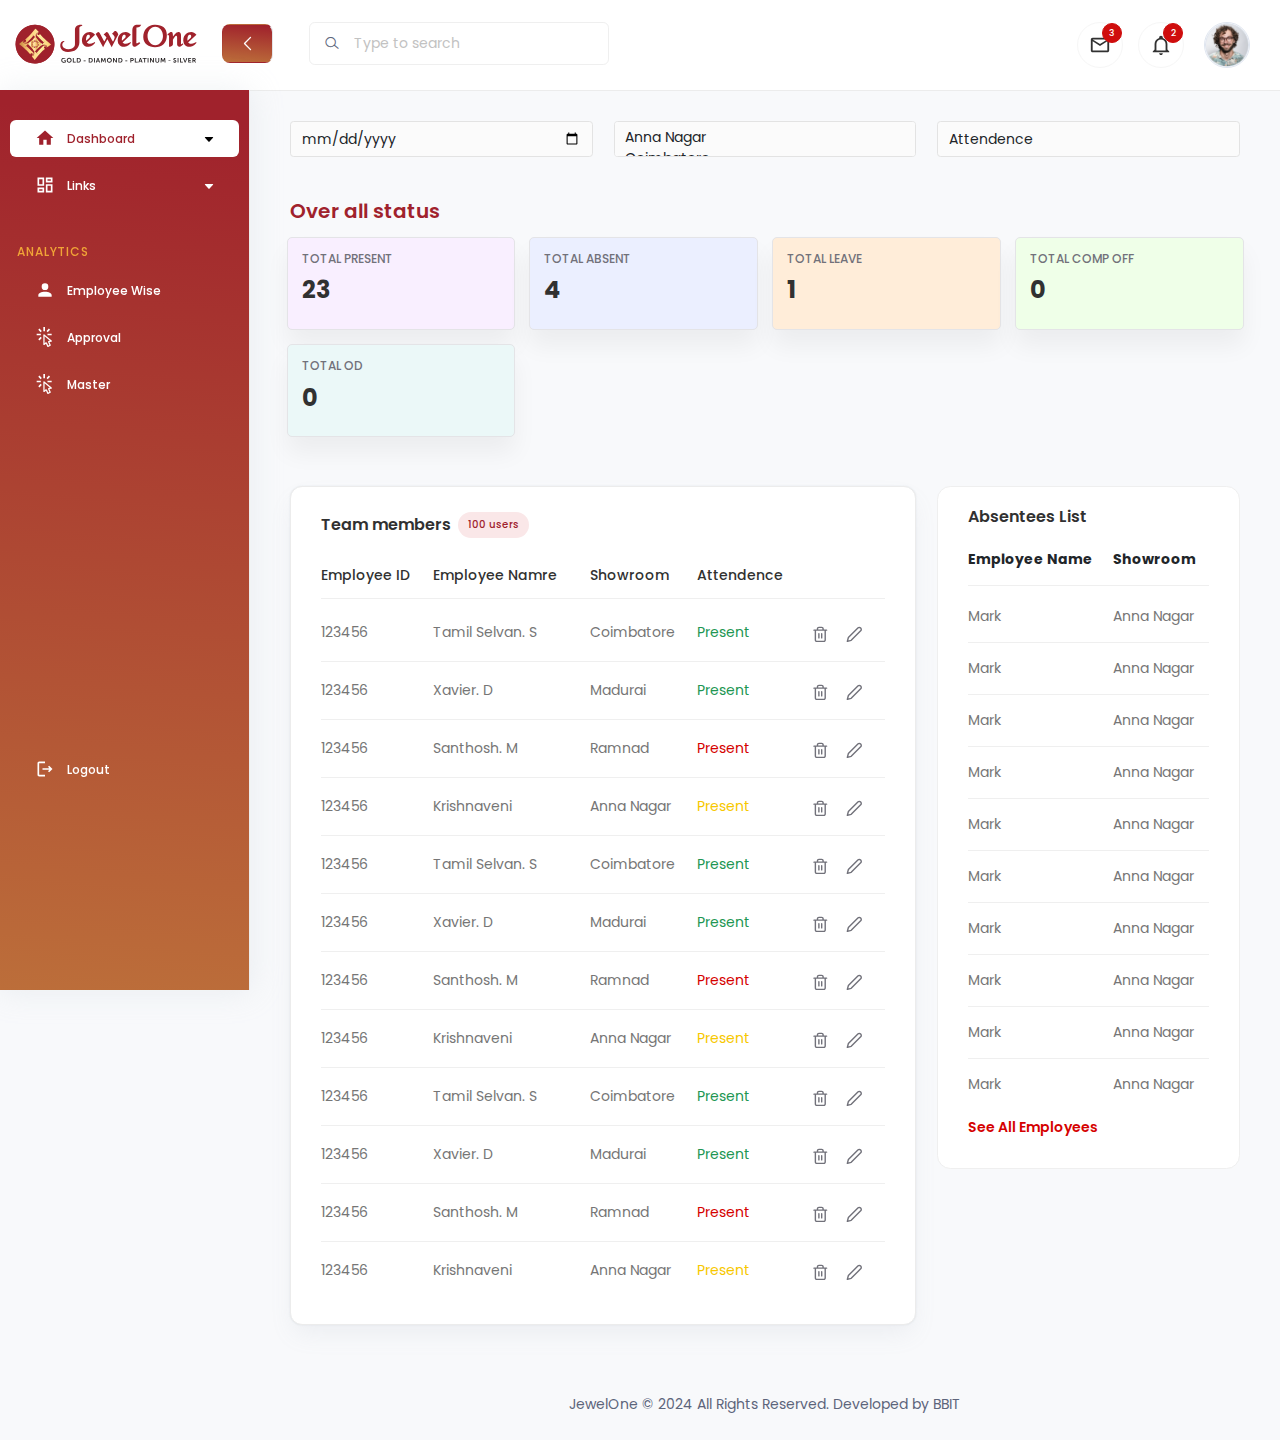
==== commit ff2cef88: "added new page" ====
--- a/index.html
+++ b/index.html
@@ -1,1223 +1,1391 @@
 <!DOCTYPE html>
 <html lang="en">
-  <head>
-    <meta charset="UTF-8" />
-    <meta http-equiv="X-UA-Compatible" content="IE=edge" />
-    <meta name="viewport" content="width=device-width, initial-scale=1.0" />
-    <link rel="shortcut icon" href="assets/images/favicon.svg" type="image/x-icon" />
-    <title> Home | Attendance Dashboard</title>
-
-    <!-- ========== All CSS files linkup ========= -->
-    <link rel="stylesheet" href="assets/css/bootstrap.min.css" />
-    <link rel="stylesheet" href="assets/css/lineicons.css" rel="stylesheet" type="text/css" />
-    <link rel="stylesheet" href="assets/css/materialdesignicons.min.css" rel="stylesheet" type="text/css" />
-    <link rel="stylesheet" href="assets/css/fullcalendar.css" />
-    <link rel="stylesheet" href="assets/css/fullcalendar.css" />
-    <link rel="stylesheet" href="assets/css/main.css" />
-    <link rel="stylesheet" href="assets/css/custom.css" />
-    <link href="assets/css/sumoselect.min.css" rel="stylesheet" />
-    <link rel="stylesheet" href="https://cdn.datatables.net/2.0.3/css/dataTables.dataTables.css" />
-
-  </head>
-  <body>
-    <!-- ======== Preloader =========== -->
-    <div id="preloader">
-      <div class="spinner"></div>
-    </div>
-    <!-- ======== Preloader =========== -->
-
-    <!-- ======== sidebar-nav start =========== -->
-    <aside class="sidebar-nav-wrapper">
-      <nav class="sidebar-nav">
-        <ul>
-          <li class="nav-item active nav-item-has-children">
-            <a  class="collapsed" data-bs-toggle="collapse"
-            data-bs-target="#ddmenu_1"
-            aria-controls="ddmenu_1"
-            aria-expanded="false"
-            aria-label="Toggle navigation">
-              <span class="icon">
-                <svg width="20" height="20"  xmlns="http://www.w3.org/2000/svg" viewBox="0 0 24 24"><title>home</title><path d="M10,20V14H14V20H19V12H22L12,3L2,12H5V20H10Z" /></svg>
-              </span>
-              <span class="text">Dashboard</span>
-            </a>
-            <ul id="ddmenu_1" class="collapse dropdown-nav">
-              <li>
-                <a href="index.html"> Link 1 </a>
-              </li>
-              <li>
-                <a href="index.html"> Link 2 </a>
-              </li>
-            </ul>
-          </li>
-
-
-          <li class="nav-item nav-item-has-children">
-            <a  class="collapsed"
-            data-bs-toggle="collapse"
-            data-bs-target="#ddmenu_2"
-            aria-controls="ddmenu_2"
-            aria-expanded="false"
-            aria-label="Toggle navigation"
-            >
-              <span class="icon">
-                <svg width="20" height="20" xmlns="http://www.w3.org/2000/svg" viewBox="0 0 24 24"><title>view-dashboard-outline</title><path d="M19,5V7H15V5H19M9,5V11H5V5H9M19,13V19H15V13H19M9,17V19H5V17H9M21,3H13V9H21V3M11,3H3V13H11V3M21,11H13V21H21V11M11,15H3V21H11V15Z" /></svg>
-              </span>
-              <span class="text">Links</span>
-            </a>
-            <ul id="ddmenu_2" class="collapse dropdown-nav">
-              <li>
-                <a href="index.html"> Link 1 </a>
-              </li>
-              <li>
-                <a href="index.html"> Link 2 </a>
-              </li>
-            </ul>
-          </li>
-
-
-          <li class="nav-item ">
-              <span class="text ms-2 sidebar-link-text">Analytics</span>
-          </li>
-
-
-        
-
-
-
-          <li class="nav-item ">
-            <a href="employee-wise.html">
-              <span class="icon">
-                <svg width="20" height="20" xmlns="http://www.w3.org/2000/svg" viewBox="0 0 24 24"><title>account</title><path d="M12,4A4,4 0 0,1 16,8A4,4 0 0,1 12,12A4,4 0 0,1 8,8A4,4 0 0,1 12,4M12,14C16.42,14 20,15.79 20,18V20H4V18C4,15.79 7.58,14 12,14Z" /></svg>
-              </span>
-              <span class="text">Employee Wise</span>
-            </a>
-          </li>
-
-          <li class="nav-item ">
-            <a href="approval.html">
-              <span class="icon">
-                <svg width="20" height="20"  xmlns="http://www.w3.org/2000/svg" viewBox="0 0 24 24"><title>cursor-default-click-outline</title><path d="M11.5,11L17.88,16.37L17,16.55L16.36,16.67C15.73,16.8 15.37,17.5 15.65,18.07L15.92,18.65L17.28,21.59L15.86,22.25L14.5,19.32L14.24,18.74C13.97,18.15 13.22,17.97 12.72,18.38L12.21,18.78L11.5,19.35V11M10.76,8.69A0.76,0.76 0 0,0 10,9.45V20.9C10,21.32 10.34,21.66 10.76,21.66C10.95,21.66 11.11,21.6 11.24,21.5L13.15,19.95L14.81,23.57C14.94,23.84 15.21,24 15.5,24C15.61,24 15.72,24 15.83,23.92L18.59,22.64C18.97,22.46 19.15,22 18.95,21.63L17.28,18L19.69,17.55C19.85,17.5 20,17.43 20.12,17.29C20.39,16.97 20.35,16.5 20,16.21L11.26,8.86L11.25,8.87C11.12,8.76 10.95,8.69 10.76,8.69M15,10V8H20V10H15M13.83,4.76L16.66,1.93L18.07,3.34L15.24,6.17L13.83,4.76M10,0H12V5H10V0M3.93,14.66L6.76,11.83L8.17,13.24L5.34,16.07L3.93,14.66M3.93,3.34L5.34,1.93L8.17,4.76L6.76,6.17L3.93,3.34M7,10H2V8H7V10" /></svg>
-              </span>
-              <span class="text">Approval</span>
-            </a>
-          </li>
-          
-
-          <li class="nav-item ">
-            <a href="master.html">
-              <span class="icon">
-                <svg width="20" height="20"  xmlns="http://www.w3.org/2000/svg" viewBox="0 0 24 24"><title>cursor-default-click-outline</title><path d="M11.5,11L17.88,16.37L17,16.55L16.36,16.67C15.73,16.8 15.37,17.5 15.65,18.07L15.92,18.65L17.28,21.59L15.86,22.25L14.5,19.32L14.24,18.74C13.97,18.15 13.22,17.97 12.72,18.38L12.21,18.78L11.5,19.35V11M10.76,8.69A0.76,0.76 0 0,0 10,9.45V20.9C10,21.32 10.34,21.66 10.76,21.66C10.95,21.66 11.11,21.6 11.24,21.5L13.15,19.95L14.81,23.57C14.94,23.84 15.21,24 15.5,24C15.61,24 15.72,24 15.83,23.92L18.59,22.64C18.97,22.46 19.15,22 18.95,21.63L17.28,18L19.69,17.55C19.85,17.5 20,17.43 20.12,17.29C20.39,16.97 20.35,16.5 20,16.21L11.26,8.86L11.25,8.87C11.12,8.76 10.95,8.69 10.76,8.69M15,10V8H20V10H15M13.83,4.76L16.66,1.93L18.07,3.34L15.24,6.17L13.83,4.76M10,0H12V5H10V0M3.93,14.66L6.76,11.83L8.17,13.24L5.34,16.07L3.93,14.66M3.93,3.34L5.34,1.93L8.17,4.76L6.76,6.17L3.93,3.34M7,10H2V8H7V10" /></svg>
-              </span>
-              <span class="text">Master</span>
-            </a>
-          </li>
-
-
-       
-
-          
-        </ul>
-
-
-        <ul>
-          <li class="nav-item">
-            <a href="#">
-              <span class="icon">
-                <svg width="20" height="20" xmlns="http://www.w3.org/2000/svg" viewBox="0 0 24 24"><title>logout</title><path d="M17 8L15.6 9.4L17.2 11H9V13H17.2L15.6 14.6L17 16L21 12L17 8M5 5H12V3H5C3.9 3 3 3.9 3 5V19C3 20.1 3.9 21 5 21H12V19H5V5Z" /></svg>
-              </span>
-              <span class="text">Logout</span>
-            </a>
-          </li>
-        </ul>
-      </nav>
-     
-    </aside>
-
-     <!-- ========== header start ========== -->
-     <header class="header">
-      <div class="container-fluid">
-        <div class="row">
-          <div class="col-lg-5 col-md-5 col-6">
-            <div class="header-left d-flex gap-4 align-items-center">
-              <div class="navbar-logo">
-                <a href="index.html">
-                  <img width="190" height="40" src="assets/images/logo/jewelone-logo.svg" alt="logo" />
-                </a>
-              </div>
-              <div class="menu-toggle-btn mr-15">
-                <button id="menu-toggle" class="main-btn primary-btn btn-hover">
-                  <i class="lni lni-chevron-left"></i>                   </button>
-              </div>
-              <div class="header-search d-none d-lg-flex">
-                <form action="#">
-                  <input type="text" placeholder="Type to search" />
-                  <button><i class="lni lni-search-alt"></i></button>
-                </form>
-              </div>
+
+<head>
+  <meta charset="UTF-8" />
+  <meta http-equiv="X-UA-Compatible" content="IE=edge" />
+  <meta name="viewport" content="width=device-width, initial-scale=1.0" />
+  <link rel="shortcut icon" href="assets/images/favicon.svg" type="image/x-icon" />
+  <title> Home | Attendance Dashboard</title>
+
+  <!-- ========== All CSS files linkup ========= -->
+  <link rel="stylesheet" href="assets/css/bootstrap.min.css" />
+  <link rel="stylesheet" href="assets/css/lineicons.css" rel="stylesheet" type="text/css" />
+  <link rel="stylesheet" href="assets/css/materialdesignicons.min.css" rel="stylesheet" type="text/css" />
+  <link rel="stylesheet" href="assets/css/fullcalendar.css" />
+  <link rel="stylesheet" href="assets/css/fullcalendar.css" />
+  <link rel="stylesheet" href="assets/css/main.css" />
+  <link rel="stylesheet" href="assets/css/custom.css" />
+  <link href="assets/css/sumoselect.min.css" rel="stylesheet" />
+  <link rel="stylesheet" href="https://cdn.datatables.net/2.0.3/css/dataTables.dataTables.css" />
+
+</head>
+
+<body>
+  <!-- ======== Preloader =========== -->
+  <div id="preloader">
+    <div class="spinner"></div>
+  </div>
+  <!-- ======== Preloader =========== -->
+
+  <!-- ======== sidebar-nav start =========== -->
+  <aside class="sidebar-nav-wrapper">
+    <nav class="sidebar-nav">
+      <ul>
+        <li class="nav-item active nav-item-has-children">
+          <a class="collapsed" data-bs-toggle="collapse" data-bs-target="#ddmenu_1" aria-controls="ddmenu_1"
+            aria-expanded="false" aria-label="Toggle navigation">
+            <span class="icon">
+              <svg width="20" height="20" xmlns="http://www.w3.org/2000/svg" viewBox="0 0 24 24">
+                <title>home</title>
+                <path d="M10,20V14H14V20H19V12H22L12,3L2,12H5V20H10Z" />
+              </svg>
+            </span>
+            <span class="text">Dashboard</span>
+          </a>
+          <ul id="ddmenu_1" class="collapse dropdown-nav">
+            <li>
+              <a href="index.html"> Link 1 </a>
+            </li>
+            <li>
+              <a href="index.html"> Link 2 </a>
+            </li>
+          </ul>
+        </li>
+
+
+        <li class="nav-item nav-item-has-children">
+          <a class="collapsed" data-bs-toggle="collapse" data-bs-target="#ddmenu_2" aria-controls="ddmenu_2"
+            aria-expanded="false" aria-label="Toggle navigation">
+            <span class="icon">
+              <svg width="20" height="20" xmlns="http://www.w3.org/2000/svg" viewBox="0 0 24 24">
+                <title>view-dashboard-outline</title>
+                <path
+                  d="M19,5V7H15V5H19M9,5V11H5V5H9M19,13V19H15V13H19M9,17V19H5V17H9M21,3H13V9H21V3M11,3H3V13H11V3M21,11H13V21H21V11M11,15H3V21H11V15Z" />
+              </svg>
+            </span>
+            <span class="text">Links</span>
+          </a>
+          <ul id="ddmenu_2" class="collapse dropdown-nav">
+            <li>
+              <a href="index.html"> Link 1 </a>
+            </li>
+            <li>
+              <a href="index.html"> Link 2 </a>
+            </li>
+          </ul>
+        </li>
+
+
+        <li class="nav-item ">
+          <span class="text ms-2 sidebar-link-text">Analytics</span>
+        </li>
+
+
+
+
+
+
+        <li class="nav-item ">
+          <a href="employee-wise.html">
+            <span class="icon">
+              <svg width="20" height="20" xmlns="http://www.w3.org/2000/svg" viewBox="0 0 24 24">
+                <title>account</title>
+                <path
+                  d="M12,4A4,4 0 0,1 16,8A4,4 0 0,1 12,12A4,4 0 0,1 8,8A4,4 0 0,1 12,4M12,14C16.42,14 20,15.79 20,18V20H4V18C4,15.79 7.58,14 12,14Z" />
+              </svg>
+            </span>
+            <span class="text">Employee Wise</span>
+          </a>
+        </li>
+
+        <li class="nav-item ">
+          <a href="approval.html">
+            <span class="icon">
+              <svg width="20" height="20" xmlns="http://www.w3.org/2000/svg" viewBox="0 0 24 24">
+                <title>cursor-default-click-outline</title>
+                <path
+                  d="M11.5,11L17.88,16.37L17,16.55L16.36,16.67C15.73,16.8 15.37,17.5 15.65,18.07L15.92,18.65L17.28,21.59L15.86,22.25L14.5,19.32L14.24,18.74C13.97,18.15 13.22,17.97 12.72,18.38L12.21,18.78L11.5,19.35V11M10.76,8.69A0.76,0.76 0 0,0 10,9.45V20.9C10,21.32 10.34,21.66 10.76,21.66C10.95,21.66 11.11,21.6 11.24,21.5L13.15,19.95L14.81,23.57C14.94,23.84 15.21,24 15.5,24C15.61,24 15.72,24 15.83,23.92L18.59,22.64C18.97,22.46 19.15,22 18.95,21.63L17.28,18L19.69,17.55C19.85,17.5 20,17.43 20.12,17.29C20.39,16.97 20.35,16.5 20,16.21L11.26,8.86L11.25,8.87C11.12,8.76 10.95,8.69 10.76,8.69M15,10V8H20V10H15M13.83,4.76L16.66,1.93L18.07,3.34L15.24,6.17L13.83,4.76M10,0H12V5H10V0M3.93,14.66L6.76,11.83L8.17,13.24L5.34,16.07L3.93,14.66M3.93,3.34L5.34,1.93L8.17,4.76L6.76,6.17L3.93,3.34M7,10H2V8H7V10" />
+              </svg>
+            </span>
+            <span class="text">Approval</span>
+          </a>
+        </li>
+
+
+        <li class="nav-item ">
+          <a href="master.html">
+            <span class="icon">
+              <svg width="20" height="20" xmlns="http://www.w3.org/2000/svg" viewBox="0 0 24 24">
+                <title>cursor-default-click-outline</title>
+                <path
+                  d="M11.5,11L17.88,16.37L17,16.55L16.36,16.67C15.73,16.8 15.37,17.5 15.65,18.07L15.92,18.65L17.28,21.59L15.86,22.25L14.5,19.32L14.24,18.74C13.97,18.15 13.22,17.97 12.72,18.38L12.21,18.78L11.5,19.35V11M10.76,8.69A0.76,0.76 0 0,0 10,9.45V20.9C10,21.32 10.34,21.66 10.76,21.66C10.95,21.66 11.11,21.6 11.24,21.5L13.15,19.95L14.81,23.57C14.94,23.84 15.21,24 15.5,24C15.61,24 15.72,24 15.83,23.92L18.59,22.64C18.97,22.46 19.15,22 18.95,21.63L17.28,18L19.69,17.55C19.85,17.5 20,17.43 20.12,17.29C20.39,16.97 20.35,16.5 20,16.21L11.26,8.86L11.25,8.87C11.12,8.76 10.95,8.69 10.76,8.69M15,10V8H20V10H15M13.83,4.76L16.66,1.93L18.07,3.34L15.24,6.17L13.83,4.76M10,0H12V5H10V0M3.93,14.66L6.76,11.83L8.17,13.24L5.34,16.07L3.93,14.66M3.93,3.34L5.34,1.93L8.17,4.76L6.76,6.17L3.93,3.34M7,10H2V8H7V10" />
+              </svg>
+            </span>
+            <span class="text">Master</span>
+          </a>
+        </li>
+
+
+
+
+
+      </ul>
+
+
+      <ul>
+        <li class="nav-item">
+          <a href="#">
+            <span class="icon">
+              <svg width="20" height="20" xmlns="http://www.w3.org/2000/svg" viewBox="0 0 24 24">
+                <title>logout</title>
+                <path
+                  d="M17 8L15.6 9.4L17.2 11H9V13H17.2L15.6 14.6L17 16L21 12L17 8M5 5H12V3H5C3.9 3 3 3.9 3 5V19C3 20.1 3.9 21 5 21H12V19H5V5Z" />
+              </svg>
+            </span>
+            <span class="text">Logout</span>
+          </a>
+        </li>
+      </ul>
+    </nav>
+
+  </aside>
+
+  <!-- ========== header start ========== -->
+  <header class="header">
+    <div class="container-fluid">
+      <div class="row">
+        <div class="col-lg-5 col-md-5 col-6">
+          <div class="header-left d-flex gap-4 align-items-center">
+            <div class="navbar-logo">
+              <a href="index.html">
+                <img width="190" height="40" src="assets/images/logo/jewelone-logo.svg" alt="logo" />
+              </a>
+            </div>
+            <div class="menu-toggle-btn mr-15">
+              <button id="menu-toggle" class="main-btn primary-btn btn-hover">
+                <i class="lni lni-chevron-left"></i> </button>
+            </div>
+            <div class="header-search d-none d-lg-flex">
+              <form action="#">
+                <input type="text" placeholder="Type to search" />
+                <button><i class="lni lni-search-alt"></i></button>
+              </form>
             </div>
           </div>
-          <div class="col-lg-7 col-md-7 col-6">
-            <div class="header-right">
-              <!-- message start -->
-              <div class="header-message-box ml-15 mr-15 d-none d-md-flex">
-                <button class="dropdown-toggle" type="button" id="message" data-bs-toggle="dropdown"
-                  aria-expanded="false">
-                  <svg width="22" height="22" xmlns="http://www.w3.org/2000/svg" viewBox="0 0 24 24"><title>email-outline</title><path d="M22 6C22 4.9 21.1 4 20 4H4C2.9 4 2 4.9 2 6V18C2 19.1 2.9 20 4 20H20C21.1 20 22 19.1 22 18V6M20 6L12 11L4 6H20M20 18H4V8L12 13L20 8V18Z" /></svg>
-                  
-                  <span>3</span>
-                </button>
-                <ul class="dropdown-menu dropdown-menu-end" aria-labelledby="message">
-                  <li>
-                    <a href="#0">
-                      <div class="image">
-                        <img src="assets/images/lead/lead-5.png" alt="" />
-                      </div>
-                      <div class="content">
-                        <h6>Jacob Jones</h6>
-                        <p>Hey!I can across your profile and ...</p>
-                        <span>10 mins ago</span>
-                      </div>
-                    </a>
-                  </li>
-                  <li>
-                    <a href="#0">
-                      <div class="image">
-                        <img src="assets/images/lead/lead-3.png" alt="" />
-                      </div>
-                      <div class="content">
-                        <h6>John Doe</h6>
-                        <p>Would you mind please checking out</p>
-                        <span>12 mins ago</span>
-                      </div>
-                    </a>
-                  </li>
-                  <li>
-                    <a href="#0">
-                      <div class="image">
-                        <img src="assets/images/lead/lead-2.png" alt="" />
-                      </div>
-                      <div class="content">
-                        <h6>Anee Lee</h6>
-                        <p>Hey! are you available for freelance?</p>
-                        <span>1h ago</span>
-                      </div>
-                    </a>
-                  </li>
-                </ul>
-              </div>
-              <!-- message end -->
-
-
-
-              <!-- notification start -->
-              <div class="notification-box d-none d-md-flex">
-                <button class="dropdown-toggle" type="button" id="notification" data-bs-toggle="dropdown"
-                  aria-expanded="false">
-                  <svg width="22" height="22" xmlns="http://www.w3.org/2000/svg" viewBox="0 0 24 24"><title>bell-outline</title><path d="M10 21H14C14 22.1 13.1 23 12 23S10 22.1 10 21M21 19V20H3V19L5 17V11C5 7.9 7 5.2 10 4.3V4C10 2.9 10.9 2 12 2S14 2.9 14 4V4.3C17 5.2 19 7.9 19 11V17L21 19M17 11C17 8.2 14.8 6 12 6S7 8.2 7 11V18H17V11Z" /></svg>
-                  <span>2</span>
-                </button>
-                <ul class="dropdown-menu dropdown-menu-end" aria-labelledby="notification">
-                  <li>
-                    <a href="#0">
-                      <div class="image">
-                        <img src="assets/images/lead/lead-6.png" alt="" />
-                      </div>
-                      <div class="content">
-                        <h6>
-                          John Doe
-                          <span class="text-regular">
-                            comment on a product.
-                          </span>
-                        </h6>
-                        <p>
-                          Lorem ipsum dolor sit amet, consect etur adipiscing
-                          elit Vivamus tortor.
-                        </p>
-                        <span>10 mins ago</span>
-                      </div>
-                    </a>
-                  </li>
-                  <li>
-                    <a href="#0">
-                      <div class="image">
-                        <img src="assets/images/lead/lead-1.png" alt="" />
-                      </div>
-                      <div class="content">
-                        <h6>
-                          Jonathon
-                          <span class="text-regular">
-                            like on a product.
-                          </span>
-                        </h6>
-                        <p>
-                          Lorem ipsum dolor sit amet, consect etur adipiscing
-                          elit Vivamus tortor.
-                        </p>
-                        <span>10 mins ago</span>
-                      </div>
-                    </a>
-                  </li>
-                </ul>
-              </div>
-              <!-- notification end -->
-
-
-              <!-- <div class="align-self-center ml-15 header-border d-none d-md-flex">
+        </div>
+        <div class="col-lg-7 col-md-7 col-6">
+          <div class="header-right">
+            <!-- message start -->
+            <div class="header-message-box ml-15 mr-15 d-none d-md-flex">
+              <button class="dropdown-toggle" type="button" id="message" data-bs-toggle="dropdown"
+                aria-expanded="false">
+                <svg width="22" height="22" xmlns="http://www.w3.org/2000/svg" viewBox="0 0 24 24">
+                  <title>email-outline</title>
+                  <path
+                    d="M22 6C22 4.9 21.1 4 20 4H4C2.9 4 2 4.9 2 6V18C2 19.1 2.9 20 4 20H20C21.1 20 22 19.1 22 18V6M20 6L12 11L4 6H20M20 18H4V8L12 13L20 8V18Z" />
+                </svg>
+
+                <span>3</span>
+              </button>
+              <ul class="dropdown-menu dropdown-menu-end" aria-labelledby="message">
+                <li>
+                  <a href="#0">
+                    <div class="image">
+                      <img src="assets/images/lead/lead-5.png" alt="" />
+                    </div>
+                    <div class="content">
+                      <h6>Jacob Jones</h6>
+                      <p>Hey!I can across your profile and ...</p>
+                      <span>10 mins ago</span>
+                    </div>
+                  </a>
+                </li>
+                <li>
+                  <a href="#0">
+                    <div class="image">
+                      <img src="assets/images/lead/lead-3.png" alt="" />
+                    </div>
+                    <div class="content">
+                      <h6>John Doe</h6>
+                      <p>Would you mind please checking out</p>
+                      <span>12 mins ago</span>
+                    </div>
+                  </a>
+                </li>
+                <li>
+                  <a href="#0">
+                    <div class="image">
+                      <img src="assets/images/lead/lead-2.png" alt="" />
+                    </div>
+                    <div class="content">
+                      <h6>Anee Lee</h6>
+                      <p>Hey! are you available for freelance?</p>
+                      <span>1h ago</span>
+                    </div>
+                  </a>
+                </li>
+              </ul>
+            </div>
+            <!-- message end -->
+
+
+
+            <!-- notification start -->
+            <div class="notification-box d-none d-md-flex">
+              <button class="dropdown-toggle" type="button" id="notification" data-bs-toggle="dropdown"
+                aria-expanded="false">
+                <svg width="22" height="22" xmlns="http://www.w3.org/2000/svg" viewBox="0 0 24 24">
+                  <title>bell-outline</title>
+                  <path
+                    d="M10 21H14C14 22.1 13.1 23 12 23S10 22.1 10 21M21 19V20H3V19L5 17V11C5 7.9 7 5.2 10 4.3V4C10 2.9 10.9 2 12 2S14 2.9 14 4V4.3C17 5.2 19 7.9 19 11V17L21 19M17 11C17 8.2 14.8 6 12 6S7 8.2 7 11V18H17V11Z" />
+                </svg>
+                <span>2</span>
+              </button>
+              <ul class="dropdown-menu dropdown-menu-end" aria-labelledby="notification">
+                <li>
+                  <a href="#0">
+                    <div class="image">
+                      <img src="assets/images/lead/lead-6.png" alt="" />
+                    </div>
+                    <div class="content">
+                      <h6>
+                        John Doe
+                        <span class="text-regular">
+                          comment on a product.
+                        </span>
+                      </h6>
+                      <p>
+                        Lorem ipsum dolor sit amet, consect etur adipiscing
+                        elit Vivamus tortor.
+                      </p>
+                      <span>10 mins ago</span>
+                    </div>
+                  </a>
+                </li>
+                <li>
+                  <a href="#0">
+                    <div class="image">
+                      <img src="assets/images/lead/lead-1.png" alt="" />
+                    </div>
+                    <div class="content">
+                      <h6>
+                        Jonathon
+                        <span class="text-regular">
+                          like on a product.
+                        </span>
+                      </h6>
+                      <p>
+                        Lorem ipsum dolor sit amet, consect etur adipiscing
+                        elit Vivamus tortor.
+                      </p>
+                      <span>10 mins ago</span>
+                    </div>
+                  </a>
+                </li>
+              </ul>
+            </div>
+            <!-- notification end -->
+
+
+            <!-- <div class="align-self-center ml-15 header-border d-none d-md-flex">
                 <div class="header_company-name">Company name <span>
                   <svg xmlns="http://www.w3.org/2000/svg" width="6" height="10" viewBox="0 0 6 10" fill="none">
                     <path d="M5.64055 5.91202C5.75049 5.81567 5.8412 5.68135 5.90409 5.52177C5.96699 5.36218 6 5.1826 6 5C6 4.8174 5.96699 4.63782 5.90409 4.47823C5.8412 4.31865 5.75049 4.18433 5.64055 4.08798L1.16739 0.162835C1.05208 0.0615387 0.919721 0.00545975 0.78394 0.000379528C0.648159 -0.00469974 0.513875 0.0414037 0.39493 0.133937C0.275986 0.22647 0.176685 0.362085 0.107265 0.526802C0.0378447 0.691518 0.000817343 0.879375 -3.90299e-07 1.07101L-4.68151e-08 8.929C0.000817703 9.12063 0.0378451 9.30848 0.107265 9.4732C0.176685 9.63792 0.275986 9.77353 0.394931 9.86606C0.513875 9.9586 0.64816 10.0047 0.78394 9.99962C0.919721 9.99454 1.05208 9.93846 1.16739 9.83717L5.64055 5.91202Z" fill="#313131"/>
                   </svg>
                 </span></div>
               </div> -->
-              
-              <!-- profile start -->
-              <div class="profile-box ml-15">
-                <button class="dropdown-toggle bg-transparent border-0" type="button" id="profile"
-                  data-bs-toggle="dropdown" aria-expanded="false">
-                  <div class="profile-info">
-                    <div class="info">
-                      <div class="image">
-                        <img src="assets/images/profile/profile-image.png" alt="" />
-                      </div>
-                      <!-- <div>
+
+            <!-- profile start -->
+            <div class="profile-box ml-15">
+              <button class="dropdown-toggle bg-transparent border-0" type="button" id="profile"
+                data-bs-toggle="dropdown" aria-expanded="false">
+                <div class="profile-info">
+                  <div class="info">
+                    <div class="image">
+                      <img src="assets/images/profile/profile-image.png" alt="" />
+                    </div>
+                    <!-- <div>
                         <h6 class="fw-semibold">Vishnu prasath</h6>
                         <p>Admin</p>
                       </div> -->
-                    </div>
                   </div>
-                </button>
-                <ul class="dropdown-menu dropdown-menu-end" aria-labelledby="profile">
-                  <li>
-                    <div class="author-info flex items-center !p-1">
-                      <div class="image">
-                        <img src="assets/images/profile/profile-image.png" alt="image">
-                      </div>
-                      <div class="content">
-                        <h4 class="text-sm">Vishnu prasath</h4>
-                        <a class="text-black/40 dark:text-white/40 hover:text-black dark:hover:text-white text-xs" href="#">email@gmail.com</a>
-                      </div>
-                    </div>
-                  </li>
-                  <li class="divider"></li>
-                  <li>
-                    <a href="#0">
-                      <i class="lni lni-user"></i> View Profile
-                    </a>
-                  </li>
-                  <li>
-                    <a href="#0">
-                      <i class="lni lni-alarm"></i> Notifications
-                    </a>
-                  </li>
-                  <li>
-                    <a href="#0"> <i class="lni lni-inbox"></i> Messages </a>
-                  </li>
-                  <li>
-                    <a href="#0"> <i class="lni lni-cog"></i> Settings </a>
-                  </li>
-                  <li class="divider"></li>
-                  <li>
-                    <a href="#0"> <i class="lni lni-exit"></i> Sign Out </a>
-                  </li>
-                </ul>
-              </div>
-              <!-- profile end -->
-            </div>
+                </div>
+              </button>
+              <ul class="dropdown-menu dropdown-menu-end" aria-labelledby="profile">
+                <li>
+                  <div class="author-info flex items-center !p-1">
+                    <div class="image">
+                      <img src="assets/images/profile/profile-image.png" alt="image">
+                    </div>
+                    <div class="content">
+                      <h4 class="text-sm">Vishnu prasath</h4>
+                      <a class="text-black/40 dark:text-white/40 hover:text-black dark:hover:text-white text-xs"
+                        href="#">email@gmail.com</a>
+                    </div>
+                  </div>
+                </li>
+                <li class="divider"></li>
+                <li>
+                  <a href="#0">
+                    <i class="lni lni-user"></i> View Profile
+                  </a>
+                </li>
+                <li>
+                  <a href="#0">
+                    <i class="lni lni-alarm"></i> Notifications
+                  </a>
+                </li>
+                <li>
+                  <a href="#0"> <i class="lni lni-inbox"></i> Messages </a>
+                </li>
+                <li>
+                  <a href="#0"> <i class="lni lni-cog"></i> Settings </a>
+                </li>
+                <li class="divider"></li>
+                <li>
+                  <a href="#0"> <i class="lni lni-exit"></i> Sign Out </a>
+                </li>
+              </ul>
+            </div>
+            <!-- profile end -->
           </div>
         </div>
       </div>
-    </header>
-    <!-- ========== header end ========== -->
-
-
-    <div class="overlay"></div>
-    <!-- ======== sidebar-nav end =========== -->
-
-    <!-- ======== main-wrapper start =========== -->
-    <main class="main-wrapper">
-     
-
-      <!-- ========== section start ========== -->
-      <section class="section">
-        <div class="container-fluid">
-
-        
-
-
-          <!-- ========== title-wrapper start ========== -->
-          <div class="title-wrapper pt-30">
-            <div class="row">
-              <div class="col-12 mb-5 d-flex gap-4 align-items-center flex-wrap dashboard-inputs">
-                  <div>
-                    <input  class="form-control" type="date" name="" id="">
-                  </div>
-
-                  <div>
-                    <select name="" id="showroom-select" multiple>
-                      <option selected value="">Anna Nagar</option>
-                      <option value="">Coimbatore</option>
-                      <option value="">Hosur</option>
-                      <option value="">Madurai</option>
-                      <option value="">Trichi</option>
-                    </select>
-                  </div>
-
-
-                  <div>
-                    <select name="" id="">
-                      <option value="">Attendence</option>
-                    </select>
-                  </div>
-
-
+    </div>
+  </header>
+  <!-- ========== header end ========== -->
+
+
+  <div class="overlay"></div>
+  <!-- ======== sidebar-nav end =========== -->
+
+  <!-- ======== main-wrapper start =========== -->
+  <main class="main-wrapper">
+
+
+    <!-- ========== section start ========== -->
+    <section class="section">
+      <div class="container-fluid">
+
+
+
+
+        <!-- ========== title-wrapper start ========== -->
+        <div class="title-wrapper pt-30">
+          <div class="row dashboard-inputs g-4 mb-5">
+            <div class="col-12 col-md-6 col-lg-4">
+              <div>
+                <input class="form-control" type="date" name="" id="">
               </div>
             </div>
 
-            <div class="row align-items-center">
-              <div class="col-12">
-                <div class="mb-2">
-                  <h4 class="text-main">Over all status</h4>
+
+            <div class="col-12 col-md-6 col-lg-4">
+              <div>
+                <select class="w-100 form-control" name="" id="showroom-select" multiple>
+                  <option value="1">Anna Nagar</option>
+                  <option value="2">Coimbatore</option>
+                  <option value="3">Hosur</option>
+                  <option value="4">Madurai</option>
+                  <option value="55">Trichi</option>
+                </select>
+              </div>
+            </div>
+
+
+            <div class="col-12 col-md-6 col-lg-4">
+
+
+
+              <div>
+                <select class="form-control" name="" id="">
+                  <option value="">Attendence</option>
+                </select>
+              </div>
+            </div>
+
+
+
+
+          </div>
+
+          <div class="row align-items-center">
+            <div class="col-12">
+              <div class="mb-2">
+                <h4 class="text-main">Over all status</h4>
+              </div>
+            </div>
+
+            <!-- end col -->
+          </div>
+          <!-- end row -->
+        </div>
+        <!-- ========== title-wrapper end ========== -->
+
+
+
+
+
+        <div class="row dashboard-cards mb-5 flex-xl-fill">
+          <div class="col-xxl col-lg-3 col-md-4 col-sm-6 p-2 p-0 dashboard-card-item">
+            <div class="card mb-30 mb-xl-0 dashboard-card-item__card1">
+
+              <div class="card-body">
+                <h6 class="mb-10 dashboard-card-title">Total present</h6>
+                <div class="d-flex justify-content-between align-items-center">
+                  <h3 class="text-bold mb-10">23</h3>
+
                 </div>
               </div>
-             
-              <!-- end col -->
-            </div>
-            <!-- end row -->
+            </div>
+            <!-- End Icon Cart -->
           </div>
-          <!-- ========== title-wrapper end ========== -->
-
-
-         
-
-
-          <div class="row dashboard-cards mb-5 flex-xl-fill">
-            <div class="col-xxl col-lg-3 col-md-4 col-sm-6 p-2 p-0 dashboard-card-item">
-              <div class="card mb-30 mb-xl-0 dashboard-card-item__card1">
-             
-                <div class="card-body">
-                  <h6 class="mb-10 dashboard-card-title">Total present</h6>
-                  <div class="d-flex justify-content-between align-items-center">
-                    <h3 class="text-bold mb-10">23</h3>
-                 
+
+          <div class="col-xxl col-lg-3 col-md-4 col-sm-6 p-2 p-0 dashboard-card-item">
+            <div class="card mb-30 mb-xl-0 dashboard-card-item__card2">
+
+              <div class="card-body">
+                <h6 class="mb-10 dashboard-card-title">total absent</h6>
+                <div class="d-flex justify-content-between align-items-center">
+                  <h3 class="text-bold mb-10">4</h3>
+
+                </div>
+              </div>
+            </div>
+            <!-- End Icon Cart -->
+          </div>
+
+
+          <div class="col-xxl col-lg-3 col-md-4 col-sm-6 p-2 p-0 dashboard-card-item">
+            <div class="card mb-30 mb-xl-0 dashboard-card-item__card3">
+
+              <div class="card-body">
+                <h6 class="mb-10 dashboard-card-title">total leave</h6>
+                <div class="d-flex justify-content-between align-items-center">
+                  <h3 class="text-bold mb-10">1</h3>
+
+                </div>
+              </div>
+            </div>
+            <!-- End Icon Cart -->
+          </div>
+
+          <div class="col-xxl col-lg-3 col-md-4 col-sm-6 p-2 p-0 dashboard-card-item">
+            <div class="card mb-30 mb-xl-0 dashboard-card-item__card4">
+
+              <div class="card-body">
+                <h6 class="mb-10 dashboard-card-title">Total comp off</h6>
+                <div class="d-flex justify-content-between align-items-center">
+                  <h3 class="text-bold mb-10">0</h3>
+
+                </div>
+              </div>
+            </div>
+            <!-- End Icon Cart -->
+          </div>
+
+          <div class="col-xxl col-lg-3 col-md-4 col-sm-6 p-2 p-0 dashboard-card-item">
+            <div class="card mb-30 mb-xl-0 dashboard-card-item__card5">
+
+              <div class="card-body">
+                <h6 class="mb-10 dashboard-card-title">Total OD</h6>
+                <div class="d-flex justify-content-between align-items-center">
+                  <h3 class="text-bold mb-10">0</h3>
+
+                </div>
+              </div>
+            </div>
+            <!-- End Icon Cart -->
+          </div>
+
+
+          <!-- End Col -->
+        </div>
+        <!-- End Row -->
+        <div class="row">
+          <div class="col-12 col-lg-8">
+            <div class="tables-wrapper">
+              <div class="row">
+                <div class="col-lg-12">
+                  <div class="card-style mb-30">
+                    <div class="d-flex align-items-center gap-2 mb-3">
+                      <h6>Team members</h6>
+                      <div class="users-badge">100 users</div>
+                    </div>
+                    <div class="table-wrapper table-responsive">
+                      <table class="table" id="team-members-table">
+                        <thead>
+                          <tr>
+                            <th>
+                              <h6>Employee ID</h6>
+                            </th>
+                            <th>
+                              <h6>Employee Namre</h6>
+                            </th>
+                            <th>
+                              <h6>Showroom</h6>
+                            </th>
+                            <th>
+                              <h6>Attendence</h6>
+                            </th>
+                            <th>
+                            </th>
+                          </tr>
+                          <!-- end table row-->
+                        </thead>
+                        <tbody>
+                          <tr>
+                            <td>123456</td>
+                            <td>Tamil Selvan. S</td>
+                            <td>Coimbatore</td>
+                            <td>
+                              <div class="text-success">
+                                Present
+                              </div>
+                            </td>
+                            <td>
+                              <div class="d-flex gap-1">
+                                <div class="action">
+                                  <button>
+                                    <svg width="18" height="18" viewBox="0 0 18 18" fill="none"
+                                      xmlns="http://www.w3.org/2000/svg">
+                                      <g clip-path="url(#clip0_73_4058)">
+                                        <path
+                                          d="M2.97363 5.16677H4.37733M4.37733 5.16677H15.6069M4.37733 5.16677V14.9926C4.37733 15.3649 4.52522 15.722 4.78846 15.9852C5.05171 16.2485 5.40874 16.3963 5.78103 16.3963H12.7995C13.1718 16.3963 13.5288 16.2485 13.7921 15.9852C14.0553 15.722 14.2032 15.3649 14.2032 14.9926V5.16677H4.37733ZM6.48287 5.16677V3.76307C6.48287 3.39079 6.63076 3.03375 6.89401 2.77051C7.15725 2.50726 7.51429 2.35938 7.88657 2.35938H10.694C11.0662 2.35938 11.4233 2.50726 11.6865 2.77051C11.9498 3.03375 12.0977 3.39079 12.0977 3.76307V5.16677M7.88657 8.67601V12.8871M10.694 8.67601V12.8871"
+                                          stroke="#71717A" stroke-width="1.4037" stroke-linecap="round"
+                                          stroke-linejoin="round" />
+                                      </g>
+                                      <defs>
+                                        <clipPath id="clip0_73_4058">
+                                          <rect width="16.8444" height="16.8444" fill="white"
+                                            transform="translate(0.86792 0.955566)" />
+                                        </clipPath>
+                                      </defs>
+                                    </svg>
+
+                                  </button>
+                                </div>
+
+                                <div class="action">
+
+                                  <button>
+                                    <svg width="18" height="18" viewBox="0 0 18 18" fill="none"
+                                      xmlns="http://www.w3.org/2000/svg">
+                                      <g clip-path="url(#clip0_73_4062)">
+                                        <path
+                                          d="M12.8571 3.06092C13.0414 2.87659 13.2602 2.73036 13.5011 2.6306C13.7419 2.53084 14.0001 2.47949 14.2608 2.47949C14.5215 2.47949 14.7796 2.53084 15.0204 2.6306C15.2613 2.73036 15.4801 2.87659 15.6645 3.06092C15.8488 3.24526 15.995 3.4641 16.0948 3.70494C16.1946 3.94579 16.2459 4.20393 16.2459 4.46462C16.2459 4.72531 16.1946 4.98345 16.0948 5.22429C15.995 5.46514 15.8488 5.68398 15.6645 5.86832L6.18951 15.3433L2.32935 16.396L3.38212 12.5359L12.8571 3.06092Z"
+                                          stroke="#71717A" stroke-width="1.4037" stroke-linecap="round"
+                                          stroke-linejoin="round" />
+                                      </g>
+                                      <defs>
+                                        <clipPath id="clip0_73_4062">
+                                          <rect width="16.8444" height="16.8444" fill="white"
+                                            transform="translate(0.925537 0.955566)" />
+                                        </clipPath>
+                                      </defs>
+                                    </svg>
+
+                                  </button>
+                                </div>
+                              </div>
+                            </td>
+                          </tr>
+
+                          <tr>
+                            <td>123456</td>
+                            <td>Xavier. D</td>
+                            <td>Madurai</td>
+                            <td>
+                              <div class="text-success">
+                                Present
+                              </div>
+                            </td>
+                            <td>
+                              <div class="d-flex gap-1">
+                                <div class="action">
+                                  <button>
+                                    <svg width="18" height="18" viewBox="0 0 18 18" fill="none"
+                                      xmlns="http://www.w3.org/2000/svg">
+                                      <g clip-path="url(#clip0_73_4058)">
+                                        <path
+                                          d="M2.97363 5.16677H4.37733M4.37733 5.16677H15.6069M4.37733 5.16677V14.9926C4.37733 15.3649 4.52522 15.722 4.78846 15.9852C5.05171 16.2485 5.40874 16.3963 5.78103 16.3963H12.7995C13.1718 16.3963 13.5288 16.2485 13.7921 15.9852C14.0553 15.722 14.2032 15.3649 14.2032 14.9926V5.16677H4.37733ZM6.48287 5.16677V3.76307C6.48287 3.39079 6.63076 3.03375 6.89401 2.77051C7.15725 2.50726 7.51429 2.35938 7.88657 2.35938H10.694C11.0662 2.35938 11.4233 2.50726 11.6865 2.77051C11.9498 3.03375 12.0977 3.39079 12.0977 3.76307V5.16677M7.88657 8.67601V12.8871M10.694 8.67601V12.8871"
+                                          stroke="#71717A" stroke-width="1.4037" stroke-linecap="round"
+                                          stroke-linejoin="round" />
+                                      </g>
+                                      <defs>
+                                        <clipPath id="clip0_73_4058">
+                                          <rect width="16.8444" height="16.8444" fill="white"
+                                            transform="translate(0.86792 0.955566)" />
+                                        </clipPath>
+                                      </defs>
+                                    </svg>
+
+                                  </button>
+                                </div>
+
+                                <div class="action">
+
+                                  <button>
+                                    <svg width="18" height="18" viewBox="0 0 18 18" fill="none"
+                                      xmlns="http://www.w3.org/2000/svg">
+                                      <g clip-path="url(#clip0_73_4062)">
+                                        <path
+                                          d="M12.8571 3.06092C13.0414 2.87659 13.2602 2.73036 13.5011 2.6306C13.7419 2.53084 14.0001 2.47949 14.2608 2.47949C14.5215 2.47949 14.7796 2.53084 15.0204 2.6306C15.2613 2.73036 15.4801 2.87659 15.6645 3.06092C15.8488 3.24526 15.995 3.4641 16.0948 3.70494C16.1946 3.94579 16.2459 4.20393 16.2459 4.46462C16.2459 4.72531 16.1946 4.98345 16.0948 5.22429C15.995 5.46514 15.8488 5.68398 15.6645 5.86832L6.18951 15.3433L2.32935 16.396L3.38212 12.5359L12.8571 3.06092Z"
+                                          stroke="#71717A" stroke-width="1.4037" stroke-linecap="round"
+                                          stroke-linejoin="round" />
+                                      </g>
+                                      <defs>
+                                        <clipPath id="clip0_73_4062">
+                                          <rect width="16.8444" height="16.8444" fill="white"
+                                            transform="translate(0.925537 0.955566)" />
+                                        </clipPath>
+                                      </defs>
+                                    </svg>
+
+                                  </button>
+                                </div>
+                              </div>
+                            </td>
+                          </tr>
+
+
+
+                          <tr>
+                            <td>123456</td>
+                            <td>Santhosh. M</td>
+                            <td>Ramnad</td>
+                            <td>
+                              <div class="text-danger">
+                                Present
+                              </div>
+                            </td>
+                            <td>
+                              <div class="d-flex gap-1">
+                                <div class="action">
+                                  <button>
+                                    <svg width="18" height="18" viewBox="0 0 18 18" fill="none"
+                                      xmlns="http://www.w3.org/2000/svg">
+                                      <g clip-path="url(#clip0_73_4058)">
+                                        <path
+                                          d="M2.97363 5.16677H4.37733M4.37733 5.16677H15.6069M4.37733 5.16677V14.9926C4.37733 15.3649 4.52522 15.722 4.78846 15.9852C5.05171 16.2485 5.40874 16.3963 5.78103 16.3963H12.7995C13.1718 16.3963 13.5288 16.2485 13.7921 15.9852C14.0553 15.722 14.2032 15.3649 14.2032 14.9926V5.16677H4.37733ZM6.48287 5.16677V3.76307C6.48287 3.39079 6.63076 3.03375 6.89401 2.77051C7.15725 2.50726 7.51429 2.35938 7.88657 2.35938H10.694C11.0662 2.35938 11.4233 2.50726 11.6865 2.77051C11.9498 3.03375 12.0977 3.39079 12.0977 3.76307V5.16677M7.88657 8.67601V12.8871M10.694 8.67601V12.8871"
+                                          stroke="#71717A" stroke-width="1.4037" stroke-linecap="round"
+                                          stroke-linejoin="round" />
+                                      </g>
+                                      <defs>
+                                        <clipPath id="clip0_73_4058">
+                                          <rect width="16.8444" height="16.8444" fill="white"
+                                            transform="translate(0.86792 0.955566)" />
+                                        </clipPath>
+                                      </defs>
+                                    </svg>
+
+                                  </button>
+                                </div>
+
+                                <div class="action">
+
+                                  <button>
+                                    <svg width="18" height="18" viewBox="0 0 18 18" fill="none"
+                                      xmlns="http://www.w3.org/2000/svg">
+                                      <g clip-path="url(#clip0_73_4062)">
+                                        <path
+                                          d="M12.8571 3.06092C13.0414 2.87659 13.2602 2.73036 13.5011 2.6306C13.7419 2.53084 14.0001 2.47949 14.2608 2.47949C14.5215 2.47949 14.7796 2.53084 15.0204 2.6306C15.2613 2.73036 15.4801 2.87659 15.6645 3.06092C15.8488 3.24526 15.995 3.4641 16.0948 3.70494C16.1946 3.94579 16.2459 4.20393 16.2459 4.46462C16.2459 4.72531 16.1946 4.98345 16.0948 5.22429C15.995 5.46514 15.8488 5.68398 15.6645 5.86832L6.18951 15.3433L2.32935 16.396L3.38212 12.5359L12.8571 3.06092Z"
+                                          stroke="#71717A" stroke-width="1.4037" stroke-linecap="round"
+                                          stroke-linejoin="round" />
+                                      </g>
+                                      <defs>
+                                        <clipPath id="clip0_73_4062">
+                                          <rect width="16.8444" height="16.8444" fill="white"
+                                            transform="translate(0.925537 0.955566)" />
+                                        </clipPath>
+                                      </defs>
+                                    </svg>
+
+                                  </button>
+                                </div>
+                              </div>
+                            </td>
+                          </tr>
+
+
+                          <tr>
+                            <td>123456</td>
+                            <td>Krishnaveni</td>
+                            <td>Anna Nagar</td>
+                            <td>
+                              <div class="text-warning">
+                                Present
+                              </div>
+                            </td>
+                            <td>
+                              <div class="d-flex gap-1">
+                                <div class="action">
+                                  <button>
+                                    <svg width="18" height="18" viewBox="0 0 18 18" fill="none"
+                                      xmlns="http://www.w3.org/2000/svg">
+                                      <g clip-path="url(#clip0_73_4058)">
+                                        <path
+                                          d="M2.97363 5.16677H4.37733M4.37733 5.16677H15.6069M4.37733 5.16677V14.9926C4.37733 15.3649 4.52522 15.722 4.78846 15.9852C5.05171 16.2485 5.40874 16.3963 5.78103 16.3963H12.7995C13.1718 16.3963 13.5288 16.2485 13.7921 15.9852C14.0553 15.722 14.2032 15.3649 14.2032 14.9926V5.16677H4.37733ZM6.48287 5.16677V3.76307C6.48287 3.39079 6.63076 3.03375 6.89401 2.77051C7.15725 2.50726 7.51429 2.35938 7.88657 2.35938H10.694C11.0662 2.35938 11.4233 2.50726 11.6865 2.77051C11.9498 3.03375 12.0977 3.39079 12.0977 3.76307V5.16677M7.88657 8.67601V12.8871M10.694 8.67601V12.8871"
+                                          stroke="#71717A" stroke-width="1.4037" stroke-linecap="round"
+                                          stroke-linejoin="round" />
+                                      </g>
+                                      <defs>
+                                        <clipPath id="clip0_73_4058">
+                                          <rect width="16.8444" height="16.8444" fill="white"
+                                            transform="translate(0.86792 0.955566)" />
+                                        </clipPath>
+                                      </defs>
+                                    </svg>
+
+                                  </button>
+                                </div>
+
+                                <div class="action">
+
+                                  <button>
+                                    <svg width="18" height="18" viewBox="0 0 18 18" fill="none"
+                                      xmlns="http://www.w3.org/2000/svg">
+                                      <g clip-path="url(#clip0_73_4062)">
+                                        <path
+                                          d="M12.8571 3.06092C13.0414 2.87659 13.2602 2.73036 13.5011 2.6306C13.7419 2.53084 14.0001 2.47949 14.2608 2.47949C14.5215 2.47949 14.7796 2.53084 15.0204 2.6306C15.2613 2.73036 15.4801 2.87659 15.6645 3.06092C15.8488 3.24526 15.995 3.4641 16.0948 3.70494C16.1946 3.94579 16.2459 4.20393 16.2459 4.46462C16.2459 4.72531 16.1946 4.98345 16.0948 5.22429C15.995 5.46514 15.8488 5.68398 15.6645 5.86832L6.18951 15.3433L2.32935 16.396L3.38212 12.5359L12.8571 3.06092Z"
+                                          stroke="#71717A" stroke-width="1.4037" stroke-linecap="round"
+                                          stroke-linejoin="round" />
+                                      </g>
+                                      <defs>
+                                        <clipPath id="clip0_73_4062">
+                                          <rect width="16.8444" height="16.8444" fill="white"
+                                            transform="translate(0.925537 0.955566)" />
+                                        </clipPath>
+                                      </defs>
+                                    </svg>
+
+                                  </button>
+                                </div>
+                              </div>
+                            </td>
+                          </tr>
+
+                          <tr>
+                            <td>123456</td>
+                            <td>Tamil Selvan. S</td>
+                            <td>Coimbatore</td>
+                            <td>
+                              <div class="text-success">
+                                Present
+                              </div>
+                            </td>
+                            <td>
+                              <div class="d-flex gap-1">
+                                <div class="action">
+                                  <button>
+                                    <svg width="18" height="18" viewBox="0 0 18 18" fill="none"
+                                      xmlns="http://www.w3.org/2000/svg">
+                                      <g clip-path="url(#clip0_73_4058)">
+                                        <path
+                                          d="M2.97363 5.16677H4.37733M4.37733 5.16677H15.6069M4.37733 5.16677V14.9926C4.37733 15.3649 4.52522 15.722 4.78846 15.9852C5.05171 16.2485 5.40874 16.3963 5.78103 16.3963H12.7995C13.1718 16.3963 13.5288 16.2485 13.7921 15.9852C14.0553 15.722 14.2032 15.3649 14.2032 14.9926V5.16677H4.37733ZM6.48287 5.16677V3.76307C6.48287 3.39079 6.63076 3.03375 6.89401 2.77051C7.15725 2.50726 7.51429 2.35938 7.88657 2.35938H10.694C11.0662 2.35938 11.4233 2.50726 11.6865 2.77051C11.9498 3.03375 12.0977 3.39079 12.0977 3.76307V5.16677M7.88657 8.67601V12.8871M10.694 8.67601V12.8871"
+                                          stroke="#71717A" stroke-width="1.4037" stroke-linecap="round"
+                                          stroke-linejoin="round" />
+                                      </g>
+                                      <defs>
+                                        <clipPath id="clip0_73_4058">
+                                          <rect width="16.8444" height="16.8444" fill="white"
+                                            transform="translate(0.86792 0.955566)" />
+                                        </clipPath>
+                                      </defs>
+                                    </svg>
+
+                                  </button>
+                                </div>
+
+                                <div class="action">
+
+                                  <button>
+                                    <svg width="18" height="18" viewBox="0 0 18 18" fill="none"
+                                      xmlns="http://www.w3.org/2000/svg">
+                                      <g clip-path="url(#clip0_73_4062)">
+                                        <path
+                                          d="M12.8571 3.06092C13.0414 2.87659 13.2602 2.73036 13.5011 2.6306C13.7419 2.53084 14.0001 2.47949 14.2608 2.47949C14.5215 2.47949 14.7796 2.53084 15.0204 2.6306C15.2613 2.73036 15.4801 2.87659 15.6645 3.06092C15.8488 3.24526 15.995 3.4641 16.0948 3.70494C16.1946 3.94579 16.2459 4.20393 16.2459 4.46462C16.2459 4.72531 16.1946 4.98345 16.0948 5.22429C15.995 5.46514 15.8488 5.68398 15.6645 5.86832L6.18951 15.3433L2.32935 16.396L3.38212 12.5359L12.8571 3.06092Z"
+                                          stroke="#71717A" stroke-width="1.4037" stroke-linecap="round"
+                                          stroke-linejoin="round" />
+                                      </g>
+                                      <defs>
+                                        <clipPath id="clip0_73_4062">
+                                          <rect width="16.8444" height="16.8444" fill="white"
+                                            transform="translate(0.925537 0.955566)" />
+                                        </clipPath>
+                                      </defs>
+                                    </svg>
+
+                                  </button>
+                                </div>
+                              </div>
+                            </td>
+                          </tr>
+
+                          <tr>
+                            <td>123456</td>
+                            <td>Xavier. D</td>
+                            <td>Madurai</td>
+                            <td>
+                              <div class="text-success">
+                                Present
+                              </div>
+                            </td>
+                            <td>
+                              <div class="d-flex gap-1">
+                                <div class="action">
+                                  <button>
+                                    <svg width="18" height="18" viewBox="0 0 18 18" fill="none"
+                                      xmlns="http://www.w3.org/2000/svg">
+                                      <g clip-path="url(#clip0_73_4058)">
+                                        <path
+                                          d="M2.97363 5.16677H4.37733M4.37733 5.16677H15.6069M4.37733 5.16677V14.9926C4.37733 15.3649 4.52522 15.722 4.78846 15.9852C5.05171 16.2485 5.40874 16.3963 5.78103 16.3963H12.7995C13.1718 16.3963 13.5288 16.2485 13.7921 15.9852C14.0553 15.722 14.2032 15.3649 14.2032 14.9926V5.16677H4.37733ZM6.48287 5.16677V3.76307C6.48287 3.39079 6.63076 3.03375 6.89401 2.77051C7.15725 2.50726 7.51429 2.35938 7.88657 2.35938H10.694C11.0662 2.35938 11.4233 2.50726 11.6865 2.77051C11.9498 3.03375 12.0977 3.39079 12.0977 3.76307V5.16677M7.88657 8.67601V12.8871M10.694 8.67601V12.8871"
+                                          stroke="#71717A" stroke-width="1.4037" stroke-linecap="round"
+                                          stroke-linejoin="round" />
+                                      </g>
+                                      <defs>
+                                        <clipPath id="clip0_73_4058">
+                                          <rect width="16.8444" height="16.8444" fill="white"
+                                            transform="translate(0.86792 0.955566)" />
+                                        </clipPath>
+                                      </defs>
+                                    </svg>
+
+                                  </button>
+                                </div>
+
+                                <div class="action">
+
+                                  <button>
+                                    <svg width="18" height="18" viewBox="0 0 18 18" fill="none"
+                                      xmlns="http://www.w3.org/2000/svg">
+                                      <g clip-path="url(#clip0_73_4062)">
+                                        <path
+                                          d="M12.8571 3.06092C13.0414 2.87659 13.2602 2.73036 13.5011 2.6306C13.7419 2.53084 14.0001 2.47949 14.2608 2.47949C14.5215 2.47949 14.7796 2.53084 15.0204 2.6306C15.2613 2.73036 15.4801 2.87659 15.6645 3.06092C15.8488 3.24526 15.995 3.4641 16.0948 3.70494C16.1946 3.94579 16.2459 4.20393 16.2459 4.46462C16.2459 4.72531 16.1946 4.98345 16.0948 5.22429C15.995 5.46514 15.8488 5.68398 15.6645 5.86832L6.18951 15.3433L2.32935 16.396L3.38212 12.5359L12.8571 3.06092Z"
+                                          stroke="#71717A" stroke-width="1.4037" stroke-linecap="round"
+                                          stroke-linejoin="round" />
+                                      </g>
+                                      <defs>
+                                        <clipPath id="clip0_73_4062">
+                                          <rect width="16.8444" height="16.8444" fill="white"
+                                            transform="translate(0.925537 0.955566)" />
+                                        </clipPath>
+                                      </defs>
+                                    </svg>
+
+                                  </button>
+                                </div>
+                              </div>
+                            </td>
+                          </tr>
+
+
+
+                          <tr>
+                            <td>123456</td>
+                            <td>Santhosh. M</td>
+                            <td>Ramnad</td>
+                            <td>
+                              <div class="text-danger">
+                                Present
+                              </div>
+                            </td>
+                            <td>
+                              <div class="d-flex gap-1">
+                                <div class="action">
+                                  <button>
+                                    <svg width="18" height="18" viewBox="0 0 18 18" fill="none"
+                                      xmlns="http://www.w3.org/2000/svg">
+                                      <g clip-path="url(#clip0_73_4058)">
+                                        <path
+                                          d="M2.97363 5.16677H4.37733M4.37733 5.16677H15.6069M4.37733 5.16677V14.9926C4.37733 15.3649 4.52522 15.722 4.78846 15.9852C5.05171 16.2485 5.40874 16.3963 5.78103 16.3963H12.7995C13.1718 16.3963 13.5288 16.2485 13.7921 15.9852C14.0553 15.722 14.2032 15.3649 14.2032 14.9926V5.16677H4.37733ZM6.48287 5.16677V3.76307C6.48287 3.39079 6.63076 3.03375 6.89401 2.77051C7.15725 2.50726 7.51429 2.35938 7.88657 2.35938H10.694C11.0662 2.35938 11.4233 2.50726 11.6865 2.77051C11.9498 3.03375 12.0977 3.39079 12.0977 3.76307V5.16677M7.88657 8.67601V12.8871M10.694 8.67601V12.8871"
+                                          stroke="#71717A" stroke-width="1.4037" stroke-linecap="round"
+                                          stroke-linejoin="round" />
+                                      </g>
+                                      <defs>
+                                        <clipPath id="clip0_73_4058">
+                                          <rect width="16.8444" height="16.8444" fill="white"
+                                            transform="translate(0.86792 0.955566)" />
+                                        </clipPath>
+                                      </defs>
+                                    </svg>
+
+                                  </button>
+                                </div>
+
+                                <div class="action">
+
+                                  <button>
+                                    <svg width="18" height="18" viewBox="0 0 18 18" fill="none"
+                                      xmlns="http://www.w3.org/2000/svg">
+                                      <g clip-path="url(#clip0_73_4062)">
+                                        <path
+                                          d="M12.8571 3.06092C13.0414 2.87659 13.2602 2.73036 13.5011 2.6306C13.7419 2.53084 14.0001 2.47949 14.2608 2.47949C14.5215 2.47949 14.7796 2.53084 15.0204 2.6306C15.2613 2.73036 15.4801 2.87659 15.6645 3.06092C15.8488 3.24526 15.995 3.4641 16.0948 3.70494C16.1946 3.94579 16.2459 4.20393 16.2459 4.46462C16.2459 4.72531 16.1946 4.98345 16.0948 5.22429C15.995 5.46514 15.8488 5.68398 15.6645 5.86832L6.18951 15.3433L2.32935 16.396L3.38212 12.5359L12.8571 3.06092Z"
+                                          stroke="#71717A" stroke-width="1.4037" stroke-linecap="round"
+                                          stroke-linejoin="round" />
+                                      </g>
+                                      <defs>
+                                        <clipPath id="clip0_73_4062">
+                                          <rect width="16.8444" height="16.8444" fill="white"
+                                            transform="translate(0.925537 0.955566)" />
+                                        </clipPath>
+                                      </defs>
+                                    </svg>
+
+                                  </button>
+                                </div>
+                              </div>
+                            </td>
+                          </tr>
+
+
+                          <tr>
+                            <td>123456</td>
+                            <td>Krishnaveni</td>
+                            <td>Anna Nagar</td>
+                            <td>
+                              <div class="text-warning">
+                                Present
+                              </div>
+                            </td>
+                            <td>
+                              <div class="d-flex gap-1">
+                                <div class="action">
+                                  <button>
+                                    <svg width="18" height="18" viewBox="0 0 18 18" fill="none"
+                                      xmlns="http://www.w3.org/2000/svg">
+                                      <g clip-path="url(#clip0_73_4058)">
+                                        <path
+                                          d="M2.97363 5.16677H4.37733M4.37733 5.16677H15.6069M4.37733 5.16677V14.9926C4.37733 15.3649 4.52522 15.722 4.78846 15.9852C5.05171 16.2485 5.40874 16.3963 5.78103 16.3963H12.7995C13.1718 16.3963 13.5288 16.2485 13.7921 15.9852C14.0553 15.722 14.2032 15.3649 14.2032 14.9926V5.16677H4.37733ZM6.48287 5.16677V3.76307C6.48287 3.39079 6.63076 3.03375 6.89401 2.77051C7.15725 2.50726 7.51429 2.35938 7.88657 2.35938H10.694C11.0662 2.35938 11.4233 2.50726 11.6865 2.77051C11.9498 3.03375 12.0977 3.39079 12.0977 3.76307V5.16677M7.88657 8.67601V12.8871M10.694 8.67601V12.8871"
+                                          stroke="#71717A" stroke-width="1.4037" stroke-linecap="round"
+                                          stroke-linejoin="round" />
+                                      </g>
+                                      <defs>
+                                        <clipPath id="clip0_73_4058">
+                                          <rect width="16.8444" height="16.8444" fill="white"
+                                            transform="translate(0.86792 0.955566)" />
+                                        </clipPath>
+                                      </defs>
+                                    </svg>
+
+                                  </button>
+                                </div>
+
+                                <div class="action">
+
+                                  <button>
+                                    <svg width="18" height="18" viewBox="0 0 18 18" fill="none"
+                                      xmlns="http://www.w3.org/2000/svg">
+                                      <g clip-path="url(#clip0_73_4062)">
+                                        <path
+                                          d="M12.8571 3.06092C13.0414 2.87659 13.2602 2.73036 13.5011 2.6306C13.7419 2.53084 14.0001 2.47949 14.2608 2.47949C14.5215 2.47949 14.7796 2.53084 15.0204 2.6306C15.2613 2.73036 15.4801 2.87659 15.6645 3.06092C15.8488 3.24526 15.995 3.4641 16.0948 3.70494C16.1946 3.94579 16.2459 4.20393 16.2459 4.46462C16.2459 4.72531 16.1946 4.98345 16.0948 5.22429C15.995 5.46514 15.8488 5.68398 15.6645 5.86832L6.18951 15.3433L2.32935 16.396L3.38212 12.5359L12.8571 3.06092Z"
+                                          stroke="#71717A" stroke-width="1.4037" stroke-linecap="round"
+                                          stroke-linejoin="round" />
+                                      </g>
+                                      <defs>
+                                        <clipPath id="clip0_73_4062">
+                                          <rect width="16.8444" height="16.8444" fill="white"
+                                            transform="translate(0.925537 0.955566)" />
+                                        </clipPath>
+                                      </defs>
+                                    </svg>
+
+                                  </button>
+                                </div>
+                              </div>
+                            </td>
+                          </tr>
+
+                          <tr>
+                            <td>123456</td>
+                            <td>Tamil Selvan. S</td>
+                            <td>Coimbatore</td>
+                            <td>
+                              <div class="text-success">
+                                Present
+                              </div>
+                            </td>
+                            <td>
+                              <div class="d-flex gap-1">
+                                <div class="action">
+                                  <button>
+                                    <svg width="18" height="18" viewBox="0 0 18 18" fill="none"
+                                      xmlns="http://www.w3.org/2000/svg">
+                                      <g clip-path="url(#clip0_73_4058)">
+                                        <path
+                                          d="M2.97363 5.16677H4.37733M4.37733 5.16677H15.6069M4.37733 5.16677V14.9926C4.37733 15.3649 4.52522 15.722 4.78846 15.9852C5.05171 16.2485 5.40874 16.3963 5.78103 16.3963H12.7995C13.1718 16.3963 13.5288 16.2485 13.7921 15.9852C14.0553 15.722 14.2032 15.3649 14.2032 14.9926V5.16677H4.37733ZM6.48287 5.16677V3.76307C6.48287 3.39079 6.63076 3.03375 6.89401 2.77051C7.15725 2.50726 7.51429 2.35938 7.88657 2.35938H10.694C11.0662 2.35938 11.4233 2.50726 11.6865 2.77051C11.9498 3.03375 12.0977 3.39079 12.0977 3.76307V5.16677M7.88657 8.67601V12.8871M10.694 8.67601V12.8871"
+                                          stroke="#71717A" stroke-width="1.4037" stroke-linecap="round"
+                                          stroke-linejoin="round" />
+                                      </g>
+                                      <defs>
+                                        <clipPath id="clip0_73_4058">
+                                          <rect width="16.8444" height="16.8444" fill="white"
+                                            transform="translate(0.86792 0.955566)" />
+                                        </clipPath>
+                                      </defs>
+                                    </svg>
+
+                                  </button>
+                                </div>
+
+                                <div class="action">
+
+                                  <button>
+                                    <svg width="18" height="18" viewBox="0 0 18 18" fill="none"
+                                      xmlns="http://www.w3.org/2000/svg">
+                                      <g clip-path="url(#clip0_73_4062)">
+                                        <path
+                                          d="M12.8571 3.06092C13.0414 2.87659 13.2602 2.73036 13.5011 2.6306C13.7419 2.53084 14.0001 2.47949 14.2608 2.47949C14.5215 2.47949 14.7796 2.53084 15.0204 2.6306C15.2613 2.73036 15.4801 2.87659 15.6645 3.06092C15.8488 3.24526 15.995 3.4641 16.0948 3.70494C16.1946 3.94579 16.2459 4.20393 16.2459 4.46462C16.2459 4.72531 16.1946 4.98345 16.0948 5.22429C15.995 5.46514 15.8488 5.68398 15.6645 5.86832L6.18951 15.3433L2.32935 16.396L3.38212 12.5359L12.8571 3.06092Z"
+                                          stroke="#71717A" stroke-width="1.4037" stroke-linecap="round"
+                                          stroke-linejoin="round" />
+                                      </g>
+                                      <defs>
+                                        <clipPath id="clip0_73_4062">
+                                          <rect width="16.8444" height="16.8444" fill="white"
+                                            transform="translate(0.925537 0.955566)" />
+                                        </clipPath>
+                                      </defs>
+                                    </svg>
+
+                                  </button>
+                                </div>
+                              </div>
+                            </td>
+                          </tr>
+
+                          <tr>
+                            <td>123456</td>
+                            <td>Xavier. D</td>
+                            <td>Madurai</td>
+                            <td>
+                              <div class="text-success">
+                                Present
+                              </div>
+                            </td>
+                            <td>
+                              <div class="d-flex gap-1">
+                                <div class="action">
+                                  <button>
+                                    <svg width="18" height="18" viewBox="0 0 18 18" fill="none"
+                                      xmlns="http://www.w3.org/2000/svg">
+                                      <g clip-path="url(#clip0_73_4058)">
+                                        <path
+                                          d="M2.97363 5.16677H4.37733M4.37733 5.16677H15.6069M4.37733 5.16677V14.9926C4.37733 15.3649 4.52522 15.722 4.78846 15.9852C5.05171 16.2485 5.40874 16.3963 5.78103 16.3963H12.7995C13.1718 16.3963 13.5288 16.2485 13.7921 15.9852C14.0553 15.722 14.2032 15.3649 14.2032 14.9926V5.16677H4.37733ZM6.48287 5.16677V3.76307C6.48287 3.39079 6.63076 3.03375 6.89401 2.77051C7.15725 2.50726 7.51429 2.35938 7.88657 2.35938H10.694C11.0662 2.35938 11.4233 2.50726 11.6865 2.77051C11.9498 3.03375 12.0977 3.39079 12.0977 3.76307V5.16677M7.88657 8.67601V12.8871M10.694 8.67601V12.8871"
+                                          stroke="#71717A" stroke-width="1.4037" stroke-linecap="round"
+                                          stroke-linejoin="round" />
+                                      </g>
+                                      <defs>
+                                        <clipPath id="clip0_73_4058">
+                                          <rect width="16.8444" height="16.8444" fill="white"
+                                            transform="translate(0.86792 0.955566)" />
+                                        </clipPath>
+                                      </defs>
+                                    </svg>
+
+                                  </button>
+                                </div>
+
+                                <div class="action">
+
+                                  <button>
+                                    <svg width="18" height="18" viewBox="0 0 18 18" fill="none"
+                                      xmlns="http://www.w3.org/2000/svg">
+                                      <g clip-path="url(#clip0_73_4062)">
+                                        <path
+                                          d="M12.8571 3.06092C13.0414 2.87659 13.2602 2.73036 13.5011 2.6306C13.7419 2.53084 14.0001 2.47949 14.2608 2.47949C14.5215 2.47949 14.7796 2.53084 15.0204 2.6306C15.2613 2.73036 15.4801 2.87659 15.6645 3.06092C15.8488 3.24526 15.995 3.4641 16.0948 3.70494C16.1946 3.94579 16.2459 4.20393 16.2459 4.46462C16.2459 4.72531 16.1946 4.98345 16.0948 5.22429C15.995 5.46514 15.8488 5.68398 15.6645 5.86832L6.18951 15.3433L2.32935 16.396L3.38212 12.5359L12.8571 3.06092Z"
+                                          stroke="#71717A" stroke-width="1.4037" stroke-linecap="round"
+                                          stroke-linejoin="round" />
+                                      </g>
+                                      <defs>
+                                        <clipPath id="clip0_73_4062">
+                                          <rect width="16.8444" height="16.8444" fill="white"
+                                            transform="translate(0.925537 0.955566)" />
+                                        </clipPath>
+                                      </defs>
+                                    </svg>
+
+                                  </button>
+                                </div>
+                              </div>
+                            </td>
+                          </tr>
+
+
+
+                          <tr>
+                            <td>123456</td>
+                            <td>Santhosh. M</td>
+                            <td>Ramnad</td>
+                            <td>
+                              <div class="text-danger">
+                                Present
+                              </div>
+                            </td>
+                            <td>
+                              <div class="d-flex gap-1">
+                                <div class="action">
+                                  <button>
+                                    <svg width="18" height="18" viewBox="0 0 18 18" fill="none"
+                                      xmlns="http://www.w3.org/2000/svg">
+                                      <g clip-path="url(#clip0_73_4058)">
+                                        <path
+                                          d="M2.97363 5.16677H4.37733M4.37733 5.16677H15.6069M4.37733 5.16677V14.9926C4.37733 15.3649 4.52522 15.722 4.78846 15.9852C5.05171 16.2485 5.40874 16.3963 5.78103 16.3963H12.7995C13.1718 16.3963 13.5288 16.2485 13.7921 15.9852C14.0553 15.722 14.2032 15.3649 14.2032 14.9926V5.16677H4.37733ZM6.48287 5.16677V3.76307C6.48287 3.39079 6.63076 3.03375 6.89401 2.77051C7.15725 2.50726 7.51429 2.35938 7.88657 2.35938H10.694C11.0662 2.35938 11.4233 2.50726 11.6865 2.77051C11.9498 3.03375 12.0977 3.39079 12.0977 3.76307V5.16677M7.88657 8.67601V12.8871M10.694 8.67601V12.8871"
+                                          stroke="#71717A" stroke-width="1.4037" stroke-linecap="round"
+                                          stroke-linejoin="round" />
+                                      </g>
+                                      <defs>
+                                        <clipPath id="clip0_73_4058">
+                                          <rect width="16.8444" height="16.8444" fill="white"
+                                            transform="translate(0.86792 0.955566)" />
+                                        </clipPath>
+                                      </defs>
+                                    </svg>
+
+                                  </button>
+                                </div>
+
+                                <div class="action">
+
+                                  <button>
+                                    <svg width="18" height="18" viewBox="0 0 18 18" fill="none"
+                                      xmlns="http://www.w3.org/2000/svg">
+                                      <g clip-path="url(#clip0_73_4062)">
+                                        <path
+                                          d="M12.8571 3.06092C13.0414 2.87659 13.2602 2.73036 13.5011 2.6306C13.7419 2.53084 14.0001 2.47949 14.2608 2.47949C14.5215 2.47949 14.7796 2.53084 15.0204 2.6306C15.2613 2.73036 15.4801 2.87659 15.6645 3.06092C15.8488 3.24526 15.995 3.4641 16.0948 3.70494C16.1946 3.94579 16.2459 4.20393 16.2459 4.46462C16.2459 4.72531 16.1946 4.98345 16.0948 5.22429C15.995 5.46514 15.8488 5.68398 15.6645 5.86832L6.18951 15.3433L2.32935 16.396L3.38212 12.5359L12.8571 3.06092Z"
+                                          stroke="#71717A" stroke-width="1.4037" stroke-linecap="round"
+                                          stroke-linejoin="round" />
+                                      </g>
+                                      <defs>
+                                        <clipPath id="clip0_73_4062">
+                                          <rect width="16.8444" height="16.8444" fill="white"
+                                            transform="translate(0.925537 0.955566)" />
+                                        </clipPath>
+                                      </defs>
+                                    </svg>
+
+                                  </button>
+                                </div>
+                              </div>
+                            </td>
+                          </tr>
+
+
+                          <tr>
+                            <td>123456</td>
+                            <td>Krishnaveni</td>
+                            <td>Anna Nagar</td>
+                            <td>
+                              <div class="text-warning">
+                                Present
+                              </div>
+                            </td>
+                            <td>
+                              <div class="d-flex gap-1">
+                                <div class="action">
+                                  <button>
+                                    <svg width="18" height="18" viewBox="0 0 18 18" fill="none"
+                                      xmlns="http://www.w3.org/2000/svg">
+                                      <g clip-path="url(#clip0_73_4058)">
+                                        <path
+                                          d="M2.97363 5.16677H4.37733M4.37733 5.16677H15.6069M4.37733 5.16677V14.9926C4.37733 15.3649 4.52522 15.722 4.78846 15.9852C5.05171 16.2485 5.40874 16.3963 5.78103 16.3963H12.7995C13.1718 16.3963 13.5288 16.2485 13.7921 15.9852C14.0553 15.722 14.2032 15.3649 14.2032 14.9926V5.16677H4.37733ZM6.48287 5.16677V3.76307C6.48287 3.39079 6.63076 3.03375 6.89401 2.77051C7.15725 2.50726 7.51429 2.35938 7.88657 2.35938H10.694C11.0662 2.35938 11.4233 2.50726 11.6865 2.77051C11.9498 3.03375 12.0977 3.39079 12.0977 3.76307V5.16677M7.88657 8.67601V12.8871M10.694 8.67601V12.8871"
+                                          stroke="#71717A" stroke-width="1.4037" stroke-linecap="round"
+                                          stroke-linejoin="round" />
+                                      </g>
+                                      <defs>
+                                        <clipPath id="clip0_73_4058">
+                                          <rect width="16.8444" height="16.8444" fill="white"
+                                            transform="translate(0.86792 0.955566)" />
+                                        </clipPath>
+                                      </defs>
+                                    </svg>
+
+                                  </button>
+                                </div>
+
+                                <div class="action">
+
+                                  <button>
+                                    <svg width="18" height="18" viewBox="0 0 18 18" fill="none"
+                                      xmlns="http://www.w3.org/2000/svg">
+                                      <g clip-path="url(#clip0_73_4062)">
+                                        <path
+                                          d="M12.8571 3.06092C13.0414 2.87659 13.2602 2.73036 13.5011 2.6306C13.7419 2.53084 14.0001 2.47949 14.2608 2.47949C14.5215 2.47949 14.7796 2.53084 15.0204 2.6306C15.2613 2.73036 15.4801 2.87659 15.6645 3.06092C15.8488 3.24526 15.995 3.4641 16.0948 3.70494C16.1946 3.94579 16.2459 4.20393 16.2459 4.46462C16.2459 4.72531 16.1946 4.98345 16.0948 5.22429C15.995 5.46514 15.8488 5.68398 15.6645 5.86832L6.18951 15.3433L2.32935 16.396L3.38212 12.5359L12.8571 3.06092Z"
+                                          stroke="#71717A" stroke-width="1.4037" stroke-linecap="round"
+                                          stroke-linejoin="round" />
+                                      </g>
+                                      <defs>
+                                        <clipPath id="clip0_73_4062">
+                                          <rect width="16.8444" height="16.8444" fill="white"
+                                            transform="translate(0.925537 0.955566)" />
+                                        </clipPath>
+                                      </defs>
+                                    </svg>
+
+                                  </button>
+                                </div>
+                              </div>
+                            </td>
+                          </tr>
+                        </tbody>
+                      </table>
+                      <!-- end table -->
+                    </div>
+                  </div>
+                  <!-- end card -->
+                </div>
+                <!-- end col -->
+              </div>
+              <!-- end row -->
+
+            </div>
+
+          </div>
+
+          <div class="col-12 col-lg-4">
+            <div class="card-style-4 mb-30">
+              <div class="card-content">
+                <h6 class="mb-2">Absentees List</h6>
+
+                <div>
+                  <table class="table">
+                    <thead>
+                      <tr>
+                        <th scope="col">Employee Name</th>
+                        <th scope="col">Showroom</th>
+                      </tr>
+                    </thead>
+                    <tbody>
+                      <tr>
+                        <td>Mark</td>
+                        <td>Anna Nagar</td>
+                      </tr>
+                      <tr>
+                        <td>Mark</td>
+                        <td>Anna Nagar</td>
+                      </tr>
+                      <tr>
+                        <td>Mark</td>
+                        <td>Anna Nagar</td>
+                      </tr>
+                      <tr>
+                        <td>Mark</td>
+                        <td>Anna Nagar</td>
+                      </tr>
+                      <tr>
+                        <td>Mark</td>
+                        <td>Anna Nagar</td>
+                      </tr>
+                      <tr>
+                        <td>Mark</td>
+                        <td>Anna Nagar</td>
+                      </tr>
+                      <tr>
+                        <td>Mark</td>
+                        <td>Anna Nagar</td>
+                      </tr>
+                      <tr>
+                        <td>Mark</td>
+                        <td>Anna Nagar</td>
+                      </tr>
+
+                      <tr>
+                        <td>Mark</td>
+                        <td>Anna Nagar</td>
+                      </tr>
+                      <tr>
+                        <td>Mark</td>
+                        <td>Anna Nagar</td>
+                      </tr>
+                    </tbody>
+                  </table>
+                  <div>
+                    <a href="#" class="text-danger mt-2 fw-semibold">See All Employees</a>
                   </div>
                 </div>
               </div>
-              <!-- End Icon Cart -->
-            </div>
-
-            <div class="col-xxl col-lg-3 col-md-4 col-sm-6 p-2 p-0 dashboard-card-item">
-              <div class="card mb-30 mb-xl-0 dashboard-card-item__card2">
-             
-                <div class="card-body">
-                  <h6 class="mb-10 dashboard-card-title">total absent</h6>
-                  <div class="d-flex justify-content-between align-items-center">
-                    <h3 class="text-bold mb-10">4</h3>
-                 
-                  </div>
-                </div>
-              </div>
-              <!-- End Icon Cart -->
-            </div>
-
-
-            <div class="col-xxl col-lg-3 col-md-4 col-sm-6 p-2 p-0 dashboard-card-item">
-              <div class="card mb-30 mb-xl-0 dashboard-card-item__card3">
-             
-                <div class="card-body">
-                  <h6 class="mb-10 dashboard-card-title">total leave</h6>
-                  <div class="d-flex justify-content-between align-items-center">
-                    <h3 class="text-bold mb-10">1</h3>
-                 
-                  </div>
-                </div>
-              </div>
-              <!-- End Icon Cart -->
-            </div>
-
-            <div class="col-xxl col-lg-3 col-md-4 col-sm-6 p-2 p-0 dashboard-card-item">
-              <div class="card mb-30 mb-xl-0 dashboard-card-item__card4">
-             
-                <div class="card-body">
-                  <h6 class="mb-10 dashboard-card-title">Total comp off</h6>
-                  <div class="d-flex justify-content-between align-items-center">
-                    <h3 class="text-bold mb-10">0</h3>
-                 
-                  </div>
-                </div>
-              </div>
-              <!-- End Icon Cart -->
-            </div>
-
-            <div class="col-xxl col-lg-3 col-md-4 col-sm-6 p-2 p-0 dashboard-card-item">
-              <div class="card mb-30 mb-xl-0 dashboard-card-item__card5">
-             
-                <div class="card-body">
-                  <h6 class="mb-10 dashboard-card-title">Total OD</h6>
-                  <div class="d-flex justify-content-between align-items-center">
-                    <h3 class="text-bold mb-10">0</h3>
-                 
-                  </div>
-                </div>
-              </div>
-              <!-- End Icon Cart -->
-            </div>
-       
-        
-            <!-- End Col -->
+            </div>
+
           </div>
-          <!-- End Row -->
-          <div class="row">
-            <div class="col-12 col-lg-8">
-              <div class="tables-wrapper">
-                <div class="row">
-                  <div class="col-lg-12">
-                    <div class="card-style mb-30">
-                      <div class="d-flex align-items-center gap-2 mb-3">
-                        <h6>Team members</h6>
-                      <div class="users-badge">100 users</div>
-                      </div>
-                      <div class="table-wrapper table-responsive">
-                        <table class="table" id="team-members-table">
-                          <thead>
-                            <tr>
-                              <th>
-                                <h6>Employee ID</h6>
-                              </th>
-                              <th>
-                                <h6>Employee Namre</h6>
-                              </th>
-                              <th>
-                                <h6>Showroom</h6>
-                              </th>
-                              <th>
-                                <h6>Attendence</h6>
-                              </th>
-                              <th>
-                              </th>
-                            </tr>
-                            <!-- end table row-->
-                          </thead>
-                            <tbody>
-                                <tr>
-                                  <td>123456</td>
-                                  <td>Tamil Selvan. S</td>
-                                  <td>Coimbatore</td>
-                                  <td>
-                                    <div class="text-success">
-                                      Present
-                                    </div>
-                                  </td>
-                                  <td>
-                                    <div class="d-flex gap-1">
-                                      <div class="action">
-                                        <button>
-                                          <svg width="18" height="18" viewBox="0 0 18 18" fill="none" xmlns="http://www.w3.org/2000/svg">
-                                            <g clip-path="url(#clip0_73_4058)">
-                                            <path d="M2.97363 5.16677H4.37733M4.37733 5.16677H15.6069M4.37733 5.16677V14.9926C4.37733 15.3649 4.52522 15.722 4.78846 15.9852C5.05171 16.2485 5.40874 16.3963 5.78103 16.3963H12.7995C13.1718 16.3963 13.5288 16.2485 13.7921 15.9852C14.0553 15.722 14.2032 15.3649 14.2032 14.9926V5.16677H4.37733ZM6.48287 5.16677V3.76307C6.48287 3.39079 6.63076 3.03375 6.89401 2.77051C7.15725 2.50726 7.51429 2.35938 7.88657 2.35938H10.694C11.0662 2.35938 11.4233 2.50726 11.6865 2.77051C11.9498 3.03375 12.0977 3.39079 12.0977 3.76307V5.16677M7.88657 8.67601V12.8871M10.694 8.67601V12.8871" stroke="#71717A" stroke-width="1.4037" stroke-linecap="round" stroke-linejoin="round"/>
-                                            </g>
-                                            <defs>
-                                            <clipPath id="clip0_73_4058">
-                                            <rect width="16.8444" height="16.8444" fill="white" transform="translate(0.86792 0.955566)"/>
-                                            </clipPath>
-                                            </defs>
-                                            </svg>
-                                            
-                                        </button>
-                                        </div>
-  
-                                        <div class="action">
-  
-                                        <button>
-                                          <svg width="18" height="18" viewBox="0 0 18 18" fill="none" xmlns="http://www.w3.org/2000/svg">
-                                            <g clip-path="url(#clip0_73_4062)">
-                                            <path d="M12.8571 3.06092C13.0414 2.87659 13.2602 2.73036 13.5011 2.6306C13.7419 2.53084 14.0001 2.47949 14.2608 2.47949C14.5215 2.47949 14.7796 2.53084 15.0204 2.6306C15.2613 2.73036 15.4801 2.87659 15.6645 3.06092C15.8488 3.24526 15.995 3.4641 16.0948 3.70494C16.1946 3.94579 16.2459 4.20393 16.2459 4.46462C16.2459 4.72531 16.1946 4.98345 16.0948 5.22429C15.995 5.46514 15.8488 5.68398 15.6645 5.86832L6.18951 15.3433L2.32935 16.396L3.38212 12.5359L12.8571 3.06092Z" stroke="#71717A" stroke-width="1.4037" stroke-linecap="round" stroke-linejoin="round"/>
-                                            </g>
-                                            <defs>
-                                            <clipPath id="clip0_73_4062">
-                                            <rect width="16.8444" height="16.8444" fill="white" transform="translate(0.925537 0.955566)"/>
-                                            </clipPath>
-                                            </defs>
-                                            </svg>
-                                            
-                                        </button>
-                                      </div>
-                                    </div>
-                                  </td>
-                                </tr>
-
-                                <tr>
-                                  <td>123456</td>
-                                  <td>Xavier. D</td>
-                                  <td>Madurai</td>
-                                  <td>
-                                    <div class="text-success">
-                                      Present
-                                    </div>
-                                  </td>
-                                  <td>
-                                    <div class="d-flex gap-1">
-                                      <div class="action">
-                                        <button>
-                                          <svg width="18" height="18" viewBox="0 0 18 18" fill="none" xmlns="http://www.w3.org/2000/svg">
-                                            <g clip-path="url(#clip0_73_4058)">
-                                            <path d="M2.97363 5.16677H4.37733M4.37733 5.16677H15.6069M4.37733 5.16677V14.9926C4.37733 15.3649 4.52522 15.722 4.78846 15.9852C5.05171 16.2485 5.40874 16.3963 5.78103 16.3963H12.7995C13.1718 16.3963 13.5288 16.2485 13.7921 15.9852C14.0553 15.722 14.2032 15.3649 14.2032 14.9926V5.16677H4.37733ZM6.48287 5.16677V3.76307C6.48287 3.39079 6.63076 3.03375 6.89401 2.77051C7.15725 2.50726 7.51429 2.35938 7.88657 2.35938H10.694C11.0662 2.35938 11.4233 2.50726 11.6865 2.77051C11.9498 3.03375 12.0977 3.39079 12.0977 3.76307V5.16677M7.88657 8.67601V12.8871M10.694 8.67601V12.8871" stroke="#71717A" stroke-width="1.4037" stroke-linecap="round" stroke-linejoin="round"/>
-                                            </g>
-                                            <defs>
-                                            <clipPath id="clip0_73_4058">
-                                            <rect width="16.8444" height="16.8444" fill="white" transform="translate(0.86792 0.955566)"/>
-                                            </clipPath>
-                                            </defs>
-                                            </svg>
-                                            
-                                        </button>
-                                        </div>
-  
-                                        <div class="action">
-  
-                                        <button>
-                                          <svg width="18" height="18" viewBox="0 0 18 18" fill="none" xmlns="http://www.w3.org/2000/svg">
-                                            <g clip-path="url(#clip0_73_4062)">
-                                            <path d="M12.8571 3.06092C13.0414 2.87659 13.2602 2.73036 13.5011 2.6306C13.7419 2.53084 14.0001 2.47949 14.2608 2.47949C14.5215 2.47949 14.7796 2.53084 15.0204 2.6306C15.2613 2.73036 15.4801 2.87659 15.6645 3.06092C15.8488 3.24526 15.995 3.4641 16.0948 3.70494C16.1946 3.94579 16.2459 4.20393 16.2459 4.46462C16.2459 4.72531 16.1946 4.98345 16.0948 5.22429C15.995 5.46514 15.8488 5.68398 15.6645 5.86832L6.18951 15.3433L2.32935 16.396L3.38212 12.5359L12.8571 3.06092Z" stroke="#71717A" stroke-width="1.4037" stroke-linecap="round" stroke-linejoin="round"/>
-                                            </g>
-                                            <defs>
-                                            <clipPath id="clip0_73_4062">
-                                            <rect width="16.8444" height="16.8444" fill="white" transform="translate(0.925537 0.955566)"/>
-                                            </clipPath>
-                                            </defs>
-                                            </svg>
-                                            
-                                        </button>
-                                      </div>
-                                    </div>
-                                  </td>
-                                </tr>
-
-
-
-                                <tr>
-                                  <td>123456</td>
-                                  <td>Santhosh. M</td>
-                                  <td>Ramnad</td>
-                                  <td>
-                                    <div class="text-danger">
-                                      Present
-                                    </div>
-                                  </td>
-                                  <td>
-                                    <div class="d-flex gap-1">
-                                      <div class="action">
-                                        <button>
-                                          <svg width="18" height="18" viewBox="0 0 18 18" fill="none" xmlns="http://www.w3.org/2000/svg">
-                                            <g clip-path="url(#clip0_73_4058)">
-                                            <path d="M2.97363 5.16677H4.37733M4.37733 5.16677H15.6069M4.37733 5.16677V14.9926C4.37733 15.3649 4.52522 15.722 4.78846 15.9852C5.05171 16.2485 5.40874 16.3963 5.78103 16.3963H12.7995C13.1718 16.3963 13.5288 16.2485 13.7921 15.9852C14.0553 15.722 14.2032 15.3649 14.2032 14.9926V5.16677H4.37733ZM6.48287 5.16677V3.76307C6.48287 3.39079 6.63076 3.03375 6.89401 2.77051C7.15725 2.50726 7.51429 2.35938 7.88657 2.35938H10.694C11.0662 2.35938 11.4233 2.50726 11.6865 2.77051C11.9498 3.03375 12.0977 3.39079 12.0977 3.76307V5.16677M7.88657 8.67601V12.8871M10.694 8.67601V12.8871" stroke="#71717A" stroke-width="1.4037" stroke-linecap="round" stroke-linejoin="round"/>
-                                            </g>
-                                            <defs>
-                                            <clipPath id="clip0_73_4058">
-                                            <rect width="16.8444" height="16.8444" fill="white" transform="translate(0.86792 0.955566)"/>
-                                            </clipPath>
-                                            </defs>
-                                            </svg>
-                                            
-                                        </button>
-                                        </div>
-  
-                                        <div class="action">
-  
-                                        <button>
-                                          <svg width="18" height="18" viewBox="0 0 18 18" fill="none" xmlns="http://www.w3.org/2000/svg">
-                                            <g clip-path="url(#clip0_73_4062)">
-                                            <path d="M12.8571 3.06092C13.0414 2.87659 13.2602 2.73036 13.5011 2.6306C13.7419 2.53084 14.0001 2.47949 14.2608 2.47949C14.5215 2.47949 14.7796 2.53084 15.0204 2.6306C15.2613 2.73036 15.4801 2.87659 15.6645 3.06092C15.8488 3.24526 15.995 3.4641 16.0948 3.70494C16.1946 3.94579 16.2459 4.20393 16.2459 4.46462C16.2459 4.72531 16.1946 4.98345 16.0948 5.22429C15.995 5.46514 15.8488 5.68398 15.6645 5.86832L6.18951 15.3433L2.32935 16.396L3.38212 12.5359L12.8571 3.06092Z" stroke="#71717A" stroke-width="1.4037" stroke-linecap="round" stroke-linejoin="round"/>
-                                            </g>
-                                            <defs>
-                                            <clipPath id="clip0_73_4062">
-                                            <rect width="16.8444" height="16.8444" fill="white" transform="translate(0.925537 0.955566)"/>
-                                            </clipPath>
-                                            </defs>
-                                            </svg>
-                                            
-                                        </button>
-                                      </div>
-                                    </div>
-                                  </td>
-                                </tr>
-
-
-                                <tr>
-                                  <td>123456</td>
-                                  <td>Krishnaveni</td>
-                                  <td>Anna Nagar</td>
-                                  <td>
-                                    <div class="text-warning">
-                                      Present
-                                    </div>
-                                  </td>
-                                  <td>
-                                    <div class="d-flex gap-1">
-                                      <div class="action">
-                                        <button>
-                                          <svg width="18" height="18" viewBox="0 0 18 18" fill="none" xmlns="http://www.w3.org/2000/svg">
-                                            <g clip-path="url(#clip0_73_4058)">
-                                            <path d="M2.97363 5.16677H4.37733M4.37733 5.16677H15.6069M4.37733 5.16677V14.9926C4.37733 15.3649 4.52522 15.722 4.78846 15.9852C5.05171 16.2485 5.40874 16.3963 5.78103 16.3963H12.7995C13.1718 16.3963 13.5288 16.2485 13.7921 15.9852C14.0553 15.722 14.2032 15.3649 14.2032 14.9926V5.16677H4.37733ZM6.48287 5.16677V3.76307C6.48287 3.39079 6.63076 3.03375 6.89401 2.77051C7.15725 2.50726 7.51429 2.35938 7.88657 2.35938H10.694C11.0662 2.35938 11.4233 2.50726 11.6865 2.77051C11.9498 3.03375 12.0977 3.39079 12.0977 3.76307V5.16677M7.88657 8.67601V12.8871M10.694 8.67601V12.8871" stroke="#71717A" stroke-width="1.4037" stroke-linecap="round" stroke-linejoin="round"/>
-                                            </g>
-                                            <defs>
-                                            <clipPath id="clip0_73_4058">
-                                            <rect width="16.8444" height="16.8444" fill="white" transform="translate(0.86792 0.955566)"/>
-                                            </clipPath>
-                                            </defs>
-                                            </svg>
-                                            
-                                        </button>
-                                        </div>
-  
-                                        <div class="action">
-  
-                                        <button>
-                                          <svg width="18" height="18" viewBox="0 0 18 18" fill="none" xmlns="http://www.w3.org/2000/svg">
-                                            <g clip-path="url(#clip0_73_4062)">
-                                            <path d="M12.8571 3.06092C13.0414 2.87659 13.2602 2.73036 13.5011 2.6306C13.7419 2.53084 14.0001 2.47949 14.2608 2.47949C14.5215 2.47949 14.7796 2.53084 15.0204 2.6306C15.2613 2.73036 15.4801 2.87659 15.6645 3.06092C15.8488 3.24526 15.995 3.4641 16.0948 3.70494C16.1946 3.94579 16.2459 4.20393 16.2459 4.46462C16.2459 4.72531 16.1946 4.98345 16.0948 5.22429C15.995 5.46514 15.8488 5.68398 15.6645 5.86832L6.18951 15.3433L2.32935 16.396L3.38212 12.5359L12.8571 3.06092Z" stroke="#71717A" stroke-width="1.4037" stroke-linecap="round" stroke-linejoin="round"/>
-                                            </g>
-                                            <defs>
-                                            <clipPath id="clip0_73_4062">
-                                            <rect width="16.8444" height="16.8444" fill="white" transform="translate(0.925537 0.955566)"/>
-                                            </clipPath>
-                                            </defs>
-                                            </svg>
-                                            
-                                        </button>
-                                      </div>
-                                    </div>
-                                  </td>
-                                </tr>
-
-                                <tr>
-                                  <td>123456</td>
-                                  <td>Tamil Selvan. S</td>
-                                  <td>Coimbatore</td>
-                                  <td>
-                                    <div class="text-success">
-                                      Present
-                                    </div>
-                                  </td>
-                                  <td>
-                                    <div class="d-flex gap-1">
-                                      <div class="action">
-                                        <button>
-                                          <svg width="18" height="18" viewBox="0 0 18 18" fill="none" xmlns="http://www.w3.org/2000/svg">
-                                            <g clip-path="url(#clip0_73_4058)">
-                                            <path d="M2.97363 5.16677H4.37733M4.37733 5.16677H15.6069M4.37733 5.16677V14.9926C4.37733 15.3649 4.52522 15.722 4.78846 15.9852C5.05171 16.2485 5.40874 16.3963 5.78103 16.3963H12.7995C13.1718 16.3963 13.5288 16.2485 13.7921 15.9852C14.0553 15.722 14.2032 15.3649 14.2032 14.9926V5.16677H4.37733ZM6.48287 5.16677V3.76307C6.48287 3.39079 6.63076 3.03375 6.89401 2.77051C7.15725 2.50726 7.51429 2.35938 7.88657 2.35938H10.694C11.0662 2.35938 11.4233 2.50726 11.6865 2.77051C11.9498 3.03375 12.0977 3.39079 12.0977 3.76307V5.16677M7.88657 8.67601V12.8871M10.694 8.67601V12.8871" stroke="#71717A" stroke-width="1.4037" stroke-linecap="round" stroke-linejoin="round"/>
-                                            </g>
-                                            <defs>
-                                            <clipPath id="clip0_73_4058">
-                                            <rect width="16.8444" height="16.8444" fill="white" transform="translate(0.86792 0.955566)"/>
-                                            </clipPath>
-                                            </defs>
-                                            </svg>
-                                            
-                                        </button>
-                                        </div>
-  
-                                        <div class="action">
-  
-                                        <button>
-                                          <svg width="18" height="18" viewBox="0 0 18 18" fill="none" xmlns="http://www.w3.org/2000/svg">
-                                            <g clip-path="url(#clip0_73_4062)">
-                                            <path d="M12.8571 3.06092C13.0414 2.87659 13.2602 2.73036 13.5011 2.6306C13.7419 2.53084 14.0001 2.47949 14.2608 2.47949C14.5215 2.47949 14.7796 2.53084 15.0204 2.6306C15.2613 2.73036 15.4801 2.87659 15.6645 3.06092C15.8488 3.24526 15.995 3.4641 16.0948 3.70494C16.1946 3.94579 16.2459 4.20393 16.2459 4.46462C16.2459 4.72531 16.1946 4.98345 16.0948 5.22429C15.995 5.46514 15.8488 5.68398 15.6645 5.86832L6.18951 15.3433L2.32935 16.396L3.38212 12.5359L12.8571 3.06092Z" stroke="#71717A" stroke-width="1.4037" stroke-linecap="round" stroke-linejoin="round"/>
-                                            </g>
-                                            <defs>
-                                            <clipPath id="clip0_73_4062">
-                                            <rect width="16.8444" height="16.8444" fill="white" transform="translate(0.925537 0.955566)"/>
-                                            </clipPath>
-                                            </defs>
-                                            </svg>
-                                            
-                                        </button>
-                                      </div>
-                                    </div>
-                                  </td>
-                                </tr>
-
-                                <tr>
-                                  <td>123456</td>
-                                  <td>Xavier. D</td>
-                                  <td>Madurai</td>
-                                  <td>
-                                    <div class="text-success">
-                                      Present
-                                    </div>
-                                  </td>
-                                  <td>
-                                    <div class="d-flex gap-1">
-                                      <div class="action">
-                                        <button>
-                                          <svg width="18" height="18" viewBox="0 0 18 18" fill="none" xmlns="http://www.w3.org/2000/svg">
-                                            <g clip-path="url(#clip0_73_4058)">
-                                            <path d="M2.97363 5.16677H4.37733M4.37733 5.16677H15.6069M4.37733 5.16677V14.9926C4.37733 15.3649 4.52522 15.722 4.78846 15.9852C5.05171 16.2485 5.40874 16.3963 5.78103 16.3963H12.7995C13.1718 16.3963 13.5288 16.2485 13.7921 15.9852C14.0553 15.722 14.2032 15.3649 14.2032 14.9926V5.16677H4.37733ZM6.48287 5.16677V3.76307C6.48287 3.39079 6.63076 3.03375 6.89401 2.77051C7.15725 2.50726 7.51429 2.35938 7.88657 2.35938H10.694C11.0662 2.35938 11.4233 2.50726 11.6865 2.77051C11.9498 3.03375 12.0977 3.39079 12.0977 3.76307V5.16677M7.88657 8.67601V12.8871M10.694 8.67601V12.8871" stroke="#71717A" stroke-width="1.4037" stroke-linecap="round" stroke-linejoin="round"/>
-                                            </g>
-                                            <defs>
-                                            <clipPath id="clip0_73_4058">
-                                            <rect width="16.8444" height="16.8444" fill="white" transform="translate(0.86792 0.955566)"/>
-                                            </clipPath>
-                                            </defs>
-                                            </svg>
-                                            
-                                        </button>
-                                        </div>
-  
-                                        <div class="action">
-  
-                                        <button>
-                                          <svg width="18" height="18" viewBox="0 0 18 18" fill="none" xmlns="http://www.w3.org/2000/svg">
-                                            <g clip-path="url(#clip0_73_4062)">
-                                            <path d="M12.8571 3.06092C13.0414 2.87659 13.2602 2.73036 13.5011 2.6306C13.7419 2.53084 14.0001 2.47949 14.2608 2.47949C14.5215 2.47949 14.7796 2.53084 15.0204 2.6306C15.2613 2.73036 15.4801 2.87659 15.6645 3.06092C15.8488 3.24526 15.995 3.4641 16.0948 3.70494C16.1946 3.94579 16.2459 4.20393 16.2459 4.46462C16.2459 4.72531 16.1946 4.98345 16.0948 5.22429C15.995 5.46514 15.8488 5.68398 15.6645 5.86832L6.18951 15.3433L2.32935 16.396L3.38212 12.5359L12.8571 3.06092Z" stroke="#71717A" stroke-width="1.4037" stroke-linecap="round" stroke-linejoin="round"/>
-                                            </g>
-                                            <defs>
-                                            <clipPath id="clip0_73_4062">
-                                            <rect width="16.8444" height="16.8444" fill="white" transform="translate(0.925537 0.955566)"/>
-                                            </clipPath>
-                                            </defs>
-                                            </svg>
-                                            
-                                        </button>
-                                      </div>
-                                    </div>
-                                  </td>
-                                </tr>
-
-
-
-                                <tr>
-                                  <td>123456</td>
-                                  <td>Santhosh. M</td>
-                                  <td>Ramnad</td>
-                                  <td>
-                                    <div class="text-danger">
-                                      Present
-                                    </div>
-                                  </td>
-                                  <td>
-                                    <div class="d-flex gap-1">
-                                      <div class="action">
-                                        <button>
-                                          <svg width="18" height="18" viewBox="0 0 18 18" fill="none" xmlns="http://www.w3.org/2000/svg">
-                                            <g clip-path="url(#clip0_73_4058)">
-                                            <path d="M2.97363 5.16677H4.37733M4.37733 5.16677H15.6069M4.37733 5.16677V14.9926C4.37733 15.3649 4.52522 15.722 4.78846 15.9852C5.05171 16.2485 5.40874 16.3963 5.78103 16.3963H12.7995C13.1718 16.3963 13.5288 16.2485 13.7921 15.9852C14.0553 15.722 14.2032 15.3649 14.2032 14.9926V5.16677H4.37733ZM6.48287 5.16677V3.76307C6.48287 3.39079 6.63076 3.03375 6.89401 2.77051C7.15725 2.50726 7.51429 2.35938 7.88657 2.35938H10.694C11.0662 2.35938 11.4233 2.50726 11.6865 2.77051C11.9498 3.03375 12.0977 3.39079 12.0977 3.76307V5.16677M7.88657 8.67601V12.8871M10.694 8.67601V12.8871" stroke="#71717A" stroke-width="1.4037" stroke-linecap="round" stroke-linejoin="round"/>
-                                            </g>
-                                            <defs>
-                                            <clipPath id="clip0_73_4058">
-                                            <rect width="16.8444" height="16.8444" fill="white" transform="translate(0.86792 0.955566)"/>
-                                            </clipPath>
-                                            </defs>
-                                            </svg>
-                                            
-                                        </button>
-                                        </div>
-  
-                                        <div class="action">
-  
-                                        <button>
-                                          <svg width="18" height="18" viewBox="0 0 18 18" fill="none" xmlns="http://www.w3.org/2000/svg">
-                                            <g clip-path="url(#clip0_73_4062)">
-                                            <path d="M12.8571 3.06092C13.0414 2.87659 13.2602 2.73036 13.5011 2.6306C13.7419 2.53084 14.0001 2.47949 14.2608 2.47949C14.5215 2.47949 14.7796 2.53084 15.0204 2.6306C15.2613 2.73036 15.4801 2.87659 15.6645 3.06092C15.8488 3.24526 15.995 3.4641 16.0948 3.70494C16.1946 3.94579 16.2459 4.20393 16.2459 4.46462C16.2459 4.72531 16.1946 4.98345 16.0948 5.22429C15.995 5.46514 15.8488 5.68398 15.6645 5.86832L6.18951 15.3433L2.32935 16.396L3.38212 12.5359L12.8571 3.06092Z" stroke="#71717A" stroke-width="1.4037" stroke-linecap="round" stroke-linejoin="round"/>
-                                            </g>
-                                            <defs>
-                                            <clipPath id="clip0_73_4062">
-                                            <rect width="16.8444" height="16.8444" fill="white" transform="translate(0.925537 0.955566)"/>
-                                            </clipPath>
-                                            </defs>
-                                            </svg>
-                                            
-                                        </button>
-                                      </div>
-                                    </div>
-                                  </td>
-                                </tr>
-
-
-                                <tr>
-                                  <td>123456</td>
-                                  <td>Krishnaveni</td>
-                                  <td>Anna Nagar</td>
-                                  <td>
-                                    <div class="text-warning">
-                                      Present
-                                    </div>
-                                  </td>
-                                  <td>
-                                    <div class="d-flex gap-1">
-                                      <div class="action">
-                                        <button>
-                                          <svg width="18" height="18" viewBox="0 0 18 18" fill="none" xmlns="http://www.w3.org/2000/svg">
-                                            <g clip-path="url(#clip0_73_4058)">
-                                            <path d="M2.97363 5.16677H4.37733M4.37733 5.16677H15.6069M4.37733 5.16677V14.9926C4.37733 15.3649 4.52522 15.722 4.78846 15.9852C5.05171 16.2485 5.40874 16.3963 5.78103 16.3963H12.7995C13.1718 16.3963 13.5288 16.2485 13.7921 15.9852C14.0553 15.722 14.2032 15.3649 14.2032 14.9926V5.16677H4.37733ZM6.48287 5.16677V3.76307C6.48287 3.39079 6.63076 3.03375 6.89401 2.77051C7.15725 2.50726 7.51429 2.35938 7.88657 2.35938H10.694C11.0662 2.35938 11.4233 2.50726 11.6865 2.77051C11.9498 3.03375 12.0977 3.39079 12.0977 3.76307V5.16677M7.88657 8.67601V12.8871M10.694 8.67601V12.8871" stroke="#71717A" stroke-width="1.4037" stroke-linecap="round" stroke-linejoin="round"/>
-                                            </g>
-                                            <defs>
-                                            <clipPath id="clip0_73_4058">
-                                            <rect width="16.8444" height="16.8444" fill="white" transform="translate(0.86792 0.955566)"/>
-                                            </clipPath>
-                                            </defs>
-                                            </svg>
-                                            
-                                        </button>
-                                        </div>
-  
-                                        <div class="action">
-  
-                                        <button>
-                                          <svg width="18" height="18" viewBox="0 0 18 18" fill="none" xmlns="http://www.w3.org/2000/svg">
-                                            <g clip-path="url(#clip0_73_4062)">
-                                            <path d="M12.8571 3.06092C13.0414 2.87659 13.2602 2.73036 13.5011 2.6306C13.7419 2.53084 14.0001 2.47949 14.2608 2.47949C14.5215 2.47949 14.7796 2.53084 15.0204 2.6306C15.2613 2.73036 15.4801 2.87659 15.6645 3.06092C15.8488 3.24526 15.995 3.4641 16.0948 3.70494C16.1946 3.94579 16.2459 4.20393 16.2459 4.46462C16.2459 4.72531 16.1946 4.98345 16.0948 5.22429C15.995 5.46514 15.8488 5.68398 15.6645 5.86832L6.18951 15.3433L2.32935 16.396L3.38212 12.5359L12.8571 3.06092Z" stroke="#71717A" stroke-width="1.4037" stroke-linecap="round" stroke-linejoin="round"/>
-                                            </g>
-                                            <defs>
-                                            <clipPath id="clip0_73_4062">
-                                            <rect width="16.8444" height="16.8444" fill="white" transform="translate(0.925537 0.955566)"/>
-                                            </clipPath>
-                                            </defs>
-                                            </svg>
-                                            
-                                        </button>
-                                      </div>
-                                    </div>
-                                  </td>
-                                </tr>
-
-                                <tr>
-                                  <td>123456</td>
-                                  <td>Tamil Selvan. S</td>
-                                  <td>Coimbatore</td>
-                                  <td>
-                                    <div class="text-success">
-                                      Present
-                                    </div>
-                                  </td>
-                                  <td>
-                                    <div class="d-flex gap-1">
-                                      <div class="action">
-                                        <button>
-                                          <svg width="18" height="18" viewBox="0 0 18 18" fill="none" xmlns="http://www.w3.org/2000/svg">
-                                            <g clip-path="url(#clip0_73_4058)">
-                                            <path d="M2.97363 5.16677H4.37733M4.37733 5.16677H15.6069M4.37733 5.16677V14.9926C4.37733 15.3649 4.52522 15.722 4.78846 15.9852C5.05171 16.2485 5.40874 16.3963 5.78103 16.3963H12.7995C13.1718 16.3963 13.5288 16.2485 13.7921 15.9852C14.0553 15.722 14.2032 15.3649 14.2032 14.9926V5.16677H4.37733ZM6.48287 5.16677V3.76307C6.48287 3.39079 6.63076 3.03375 6.89401 2.77051C7.15725 2.50726 7.51429 2.35938 7.88657 2.35938H10.694C11.0662 2.35938 11.4233 2.50726 11.6865 2.77051C11.9498 3.03375 12.0977 3.39079 12.0977 3.76307V5.16677M7.88657 8.67601V12.8871M10.694 8.67601V12.8871" stroke="#71717A" stroke-width="1.4037" stroke-linecap="round" stroke-linejoin="round"/>
-                                            </g>
-                                            <defs>
-                                            <clipPath id="clip0_73_4058">
-                                            <rect width="16.8444" height="16.8444" fill="white" transform="translate(0.86792 0.955566)"/>
-                                            </clipPath>
-                                            </defs>
-                                            </svg>
-                                            
-                                        </button>
-                                        </div>
-  
-                                        <div class="action">
-  
-                                        <button>
-                                          <svg width="18" height="18" viewBox="0 0 18 18" fill="none" xmlns="http://www.w3.org/2000/svg">
-                                            <g clip-path="url(#clip0_73_4062)">
-                                            <path d="M12.8571 3.06092C13.0414 2.87659 13.2602 2.73036 13.5011 2.6306C13.7419 2.53084 14.0001 2.47949 14.2608 2.47949C14.5215 2.47949 14.7796 2.53084 15.0204 2.6306C15.2613 2.73036 15.4801 2.87659 15.6645 3.06092C15.8488 3.24526 15.995 3.4641 16.0948 3.70494C16.1946 3.94579 16.2459 4.20393 16.2459 4.46462C16.2459 4.72531 16.1946 4.98345 16.0948 5.22429C15.995 5.46514 15.8488 5.68398 15.6645 5.86832L6.18951 15.3433L2.32935 16.396L3.38212 12.5359L12.8571 3.06092Z" stroke="#71717A" stroke-width="1.4037" stroke-linecap="round" stroke-linejoin="round"/>
-                                            </g>
-                                            <defs>
-                                            <clipPath id="clip0_73_4062">
-                                            <rect width="16.8444" height="16.8444" fill="white" transform="translate(0.925537 0.955566)"/>
-                                            </clipPath>
-                                            </defs>
-                                            </svg>
-                                            
-                                        </button>
-                                      </div>
-                                    </div>
-                                  </td>
-                                </tr>
-
-                                <tr>
-                                  <td>123456</td>
-                                  <td>Xavier. D</td>
-                                  <td>Madurai</td>
-                                  <td>
-                                    <div class="text-success">
-                                      Present
-                                    </div>
-                                  </td>
-                                  <td>
-                                    <div class="d-flex gap-1">
-                                      <div class="action">
-                                        <button>
-                                          <svg width="18" height="18" viewBox="0 0 18 18" fill="none" xmlns="http://www.w3.org/2000/svg">
-                                            <g clip-path="url(#clip0_73_4058)">
-                                            <path d="M2.97363 5.16677H4.37733M4.37733 5.16677H15.6069M4.37733 5.16677V14.9926C4.37733 15.3649 4.52522 15.722 4.78846 15.9852C5.05171 16.2485 5.40874 16.3963 5.78103 16.3963H12.7995C13.1718 16.3963 13.5288 16.2485 13.7921 15.9852C14.0553 15.722 14.2032 15.3649 14.2032 14.9926V5.16677H4.37733ZM6.48287 5.16677V3.76307C6.48287 3.39079 6.63076 3.03375 6.89401 2.77051C7.15725 2.50726 7.51429 2.35938 7.88657 2.35938H10.694C11.0662 2.35938 11.4233 2.50726 11.6865 2.77051C11.9498 3.03375 12.0977 3.39079 12.0977 3.76307V5.16677M7.88657 8.67601V12.8871M10.694 8.67601V12.8871" stroke="#71717A" stroke-width="1.4037" stroke-linecap="round" stroke-linejoin="round"/>
-                                            </g>
-                                            <defs>
-                                            <clipPath id="clip0_73_4058">
-                                            <rect width="16.8444" height="16.8444" fill="white" transform="translate(0.86792 0.955566)"/>
-                                            </clipPath>
-                                            </defs>
-                                            </svg>
-                                            
-                                        </button>
-                                        </div>
-  
-                                        <div class="action">
-  
-                                        <button>
-                                          <svg width="18" height="18" viewBox="0 0 18 18" fill="none" xmlns="http://www.w3.org/2000/svg">
-                                            <g clip-path="url(#clip0_73_4062)">
-                                            <path d="M12.8571 3.06092C13.0414 2.87659 13.2602 2.73036 13.5011 2.6306C13.7419 2.53084 14.0001 2.47949 14.2608 2.47949C14.5215 2.47949 14.7796 2.53084 15.0204 2.6306C15.2613 2.73036 15.4801 2.87659 15.6645 3.06092C15.8488 3.24526 15.995 3.4641 16.0948 3.70494C16.1946 3.94579 16.2459 4.20393 16.2459 4.46462C16.2459 4.72531 16.1946 4.98345 16.0948 5.22429C15.995 5.46514 15.8488 5.68398 15.6645 5.86832L6.18951 15.3433L2.32935 16.396L3.38212 12.5359L12.8571 3.06092Z" stroke="#71717A" stroke-width="1.4037" stroke-linecap="round" stroke-linejoin="round"/>
-                                            </g>
-                                            <defs>
-                                            <clipPath id="clip0_73_4062">
-                                            <rect width="16.8444" height="16.8444" fill="white" transform="translate(0.925537 0.955566)"/>
-                                            </clipPath>
-                                            </defs>
-                                            </svg>
-                                            
-                                        </button>
-                                      </div>
-                                    </div>
-                                  </td>
-                                </tr>
-
-
-
-                                <tr>
-                                  <td>123456</td>
-                                  <td>Santhosh. M</td>
-                                  <td>Ramnad</td>
-                                  <td>
-                                    <div class="text-danger">
-                                      Present
-                                    </div>
-                                  </td>
-                                  <td>
-                                    <div class="d-flex gap-1">
-                                      <div class="action">
-                                        <button>
-                                          <svg width="18" height="18" viewBox="0 0 18 18" fill="none" xmlns="http://www.w3.org/2000/svg">
-                                            <g clip-path="url(#clip0_73_4058)">
-                                            <path d="M2.97363 5.16677H4.37733M4.37733 5.16677H15.6069M4.37733 5.16677V14.9926C4.37733 15.3649 4.52522 15.722 4.78846 15.9852C5.05171 16.2485 5.40874 16.3963 5.78103 16.3963H12.7995C13.1718 16.3963 13.5288 16.2485 13.7921 15.9852C14.0553 15.722 14.2032 15.3649 14.2032 14.9926V5.16677H4.37733ZM6.48287 5.16677V3.76307C6.48287 3.39079 6.63076 3.03375 6.89401 2.77051C7.15725 2.50726 7.51429 2.35938 7.88657 2.35938H10.694C11.0662 2.35938 11.4233 2.50726 11.6865 2.77051C11.9498 3.03375 12.0977 3.39079 12.0977 3.76307V5.16677M7.88657 8.67601V12.8871M10.694 8.67601V12.8871" stroke="#71717A" stroke-width="1.4037" stroke-linecap="round" stroke-linejoin="round"/>
-                                            </g>
-                                            <defs>
-                                            <clipPath id="clip0_73_4058">
-                                            <rect width="16.8444" height="16.8444" fill="white" transform="translate(0.86792 0.955566)"/>
-                                            </clipPath>
-                                            </defs>
-                                            </svg>
-                                            
-                                        </button>
-                                        </div>
-  
-                                        <div class="action">
-  
-                                        <button>
-                                          <svg width="18" height="18" viewBox="0 0 18 18" fill="none" xmlns="http://www.w3.org/2000/svg">
-                                            <g clip-path="url(#clip0_73_4062)">
-                                            <path d="M12.8571 3.06092C13.0414 2.87659 13.2602 2.73036 13.5011 2.6306C13.7419 2.53084 14.0001 2.47949 14.2608 2.47949C14.5215 2.47949 14.7796 2.53084 15.0204 2.6306C15.2613 2.73036 15.4801 2.87659 15.6645 3.06092C15.8488 3.24526 15.995 3.4641 16.0948 3.70494C16.1946 3.94579 16.2459 4.20393 16.2459 4.46462C16.2459 4.72531 16.1946 4.98345 16.0948 5.22429C15.995 5.46514 15.8488 5.68398 15.6645 5.86832L6.18951 15.3433L2.32935 16.396L3.38212 12.5359L12.8571 3.06092Z" stroke="#71717A" stroke-width="1.4037" stroke-linecap="round" stroke-linejoin="round"/>
-                                            </g>
-                                            <defs>
-                                            <clipPath id="clip0_73_4062">
-                                            <rect width="16.8444" height="16.8444" fill="white" transform="translate(0.925537 0.955566)"/>
-                                            </clipPath>
-                                            </defs>
-                                            </svg>
-                                            
-                                        </button>
-                                      </div>
-                                    </div>
-                                  </td>
-                                </tr>
-
-
-                                <tr>
-                                  <td>123456</td>
-                                  <td>Krishnaveni</td>
-                                  <td>Anna Nagar</td>
-                                  <td>
-                                    <div class="text-warning">
-                                      Present
-                                    </div>
-                                  </td>
-                                  <td>
-                                    <div class="d-flex gap-1">
-                                      <div class="action">
-                                        <button>
-                                          <svg width="18" height="18" viewBox="0 0 18 18" fill="none" xmlns="http://www.w3.org/2000/svg">
-                                            <g clip-path="url(#clip0_73_4058)">
-                                            <path d="M2.97363 5.16677H4.37733M4.37733 5.16677H15.6069M4.37733 5.16677V14.9926C4.37733 15.3649 4.52522 15.722 4.78846 15.9852C5.05171 16.2485 5.40874 16.3963 5.78103 16.3963H12.7995C13.1718 16.3963 13.5288 16.2485 13.7921 15.9852C14.0553 15.722 14.2032 15.3649 14.2032 14.9926V5.16677H4.37733ZM6.48287 5.16677V3.76307C6.48287 3.39079 6.63076 3.03375 6.89401 2.77051C7.15725 2.50726 7.51429 2.35938 7.88657 2.35938H10.694C11.0662 2.35938 11.4233 2.50726 11.6865 2.77051C11.9498 3.03375 12.0977 3.39079 12.0977 3.76307V5.16677M7.88657 8.67601V12.8871M10.694 8.67601V12.8871" stroke="#71717A" stroke-width="1.4037" stroke-linecap="round" stroke-linejoin="round"/>
-                                            </g>
-                                            <defs>
-                                            <clipPath id="clip0_73_4058">
-                                            <rect width="16.8444" height="16.8444" fill="white" transform="translate(0.86792 0.955566)"/>
-                                            </clipPath>
-                                            </defs>
-                                            </svg>
-                                            
-                                        </button>
-                                        </div>
-  
-                                        <div class="action">
-  
-                                        <button>
-                                          <svg width="18" height="18" viewBox="0 0 18 18" fill="none" xmlns="http://www.w3.org/2000/svg">
-                                            <g clip-path="url(#clip0_73_4062)">
-                                            <path d="M12.8571 3.06092C13.0414 2.87659 13.2602 2.73036 13.5011 2.6306C13.7419 2.53084 14.0001 2.47949 14.2608 2.47949C14.5215 2.47949 14.7796 2.53084 15.0204 2.6306C15.2613 2.73036 15.4801 2.87659 15.6645 3.06092C15.8488 3.24526 15.995 3.4641 16.0948 3.70494C16.1946 3.94579 16.2459 4.20393 16.2459 4.46462C16.2459 4.72531 16.1946 4.98345 16.0948 5.22429C15.995 5.46514 15.8488 5.68398 15.6645 5.86832L6.18951 15.3433L2.32935 16.396L3.38212 12.5359L12.8571 3.06092Z" stroke="#71717A" stroke-width="1.4037" stroke-linecap="round" stroke-linejoin="round"/>
-                                            </g>
-                                            <defs>
-                                            <clipPath id="clip0_73_4062">
-                                            <rect width="16.8444" height="16.8444" fill="white" transform="translate(0.925537 0.955566)"/>
-                                            </clipPath>
-                                            </defs>
-                                            </svg>
-                                            
-                                        </button>
-                                      </div>
-                                    </div>
-                                  </td>
-                                </tr>
-                            </tbody>
-                        </table>
-                        <!-- end table -->
-                      </div>
-                    </div>
-                    <!-- end card -->
-                  </div>
-                  <!-- end col -->
-                </div>
-                <!-- end row -->
-
-              </div>
-              
-            </div>
-
-            <div class="col-12 col-lg-4">
-              <div class="card-style-4 mb-30">
-                <div class="card-content">
-                  <h6 class="mb-2">Absentees List</h6>
-                  
-                  <div>
-                    <table class="table">
-                      <thead>
-                        <tr>
-                          <th scope="col">Employee Name</th>
-                          <th scope="col">Showroom</th>
-                        </tr>
-                      </thead>
-                      <tbody>
-                        <tr>
-                          <td>Mark</td>
-                          <td>Anna Nagar</td>
-                        </tr>
-                        <tr>
-                          <td>Mark</td>
-                          <td>Anna Nagar</td>
-                        </tr>
-                        <tr>
-                          <td>Mark</td>
-                          <td>Anna Nagar</td>
-                        </tr>
-                        <tr>
-                          <td>Mark</td>
-                          <td>Anna Nagar</td>
-                        </tr>
-                        <tr>
-                          <td>Mark</td>
-                          <td>Anna Nagar</td>
-                        </tr>
-                        <tr>
-                          <td>Mark</td>
-                          <td>Anna Nagar</td>
-                        </tr>
-                        <tr>
-                          <td>Mark</td>
-                          <td>Anna Nagar</td>
-                        </tr>
-                        <tr>
-                          <td>Mark</td>
-                          <td>Anna Nagar</td>
-                        </tr>
-                        
-                        <tr>
-                          <td>Mark</td>
-                          <td>Anna Nagar</td>
-                        </tr>
-                        <tr>
-                          <td>Mark</td>
-                          <td>Anna Nagar</td>
-                        </tr>
-                      </tbody>
-                    </table>
-                    <div>
-                      <a href="#" class="text-danger mt-2 fw-semibold">See All Employees</a>
-                    </div>
-                  </div>
-                </div>
-              </div>
-              
-            </div>
-            
-            <!-- End Col -->
+
+          <!-- End Col -->
+        </div>
+        <!-- End Row -->
+
+      </div>
+      <!-- end container -->
+    </section>
+    <!-- ========== section end ========== -->
+
+    <!-- ========== footer start =========== -->
+    <footer class="footer">
+      <div class="container-fluid">
+        <div class="row">
+          <div class="col-12">
+            <div class="copyright text-center">
+              <p class="text-sm">
+                JewelOne © 2024 All Rights Reserved. Developed by
+                <a href="https://brightbridge.co/" rel="nofollow" target="_blank">
+                  BBIT
+                </a>
+              </p>
+            </div>
           </div>
-          <!-- End Row -->
-       
+
         </div>
-        <!-- end container -->
-      </section>
-      <!-- ========== section end ========== -->
-
-      <!-- ========== footer start =========== -->
-      <footer class="footer">
-        <div class="container-fluid">
-          <div class="row">
-            <div class="col-12">
-              <div class="copyright text-center">
-                <p class="text-sm">
-                  JewelOne © 2024 All Rights Reserved. Developed by
-                  <a href="https://brightbridge.co/" rel="nofollow" target="_blank">
-                    BBIT
-                  </a>
-                </p>
-              </div>
-            </div>
-            
-          </div>
-          <!-- end row -->
-        </div>
-        <!-- end container -->
-      </footer>
-      <!-- ========== footer end =========== -->
-    </main>
-    <!-- ======== main-wrapper end =========== -->
-
-    <!-- ========= All Javascript files linkup ======== -->
-    <script src="assets/js/bootstrap.bundle.min.js"></script>
-    <script src="assets/js/Chart.min.js"></script>
-    <script src="assets/js/dynamic-pie-chart.js"></script>
-    <script src="assets/js/moment.min.js"></script>
-    <script src="assets/js/fullcalendar.js"></script>
-    <script src="assets/js/jvectormap.min.js"></script>
-    <script src="assets/js/world-merc.js"></script>
-    <script src="assets/js/polyfill.js"></script>
-    <script src="assets/js/main.js"></script>
-    <script src="https://code.jquery.com/jquery-3.7.1.min.js" integrity="sha256-/JqT3SQfawRcv/BIHPThkBvs0OEvtFFmqPF/lYI/Cxo=" crossorigin="anonymous"></script>
-    <script src="assets/js/jquery.sumoselect.min.js"></script>
-    <script src="https://cdn.datatables.net/2.0.3/js/dataTables.js"></script>
-    
-    
-
-    <script>
-      $(document).ready( function () {
-    $('#team-members-table').DataTable();
-} );
-    </script>
-
-
-<script>
-  $('#showroom-select').SumoSelect(
-    {
-    search: true, 
-    searchText: 'Search',
-    okCancelInMulti: true ,
-    // closeAfterClearAll: true, clearAll: true
-    
-  });
-</script>
-
-  </body>
+        <!-- end row -->
+      </div>
+      <!-- end container -->
+    </footer>
+    <!-- ========== footer end =========== -->
+  </main>
+  <!-- ======== main-wrapper end =========== -->
+
+  <!-- ========= All Javascript files linkup ======== -->
+  <script src="assets/js/bootstrap.bundle.min.js"></script>
+  <script src="assets/js/Chart.min.js"></script>
+  <script src="assets/js/dynamic-pie-chart.js"></script>
+  <script src="assets/js/moment.min.js"></script>
+  <script src="assets/js/fullcalendar.js"></script>
+  <script src="assets/js/jvectormap.min.js"></script>
+  <script src="assets/js/world-merc.js"></script>
+  <script src="assets/js/polyfill.js"></script>
+  <script src="assets/js/main.js"></script>
+  <script src="https://code.jquery.com/jquery-3.7.1.min.js"
+    integrity="sha256-/JqT3SQfawRcv/BIHPThkBvs0OEvtFFmqPF/lYI/Cxo=" crossorigin="anonymous"></script>
+  <script src="assets/js/jquery.sumoselect.min.js"></script>
+  <script src="https://cdn.datatables.net/2.0.3/js/dataTables.js"></script>
+
+
+
+  <script>
+    $(document).ready(function () {
+      $('#team-members-table').DataTable();
+    });
+  </script>
+
+
+  <script>
+    $(document).ready(function () {
+
+      $('#showroom-select').SumoSelect(
+        {
+          placeholder: 'This is a placeholder',
+          search: true,
+          searchText: 'Search',
+          okCancelInMulti: true,
+          selectAll: true
+          // closeAfterClearAll: true, clearAll: true
+
+        });
+    });
+
+  </script>
+
+
+
+
+
+</body>
+
 </html>--- a/assets/css/custom.css
+++ b/assets/css/custom.css
@@ -456,3 +456,108 @@
   color: #9F212C !important;
 }
 
+.fc-h-event .fc-event-title-container {
+text-align: center;
+}
+
+.fc .fc-daygrid-event{
+  border-radius: 15px;
+}
+
+.SumoSelect>.CaptionCont>span.placeholder{
+  background-color: transparent !important;
+  color: #000 !important;
+}
+
+.SumoSelect .select-all{
+  height: unset !important;
+}
+
+
+
+
+
+.SumoSelect{
+  width: 100% !important;
+}
+
+
+
+
+
+
+
+
+
+
+
+
+
+
+
+
+/* add-new-employee */
+
+.nav-item .text {
+  font-size: 12px;
+}
+
+.employee-onboarding .card .card{
+  border: 0.9px solid #E3E3E3;
+  background-color: #FBFBFB;
+  color: #101828;
+}
+.employee-onboarding .card .form-check{
+  display: flex;
+  gap: 6px;
+  align-items: center;
+  font-size: 20px;
+}
+.employee-onboarding .card .form-check label{
+  margin-bottom: 0px;
+  color: #101828 !important;
+
+}
+.employee-onboarding .form-check-input:disabled~.form-check-label, .form-check-input[disabled]~.form-check-label{
+  opacity: 1;
+}
+.employee-onboarding .card .form-check-input{
+  width: 30px;
+  height: 30px;
+  border: 1px solid #E3E3E3;
+  border-radius: 3.6px 0px 0px 0px;
+  border: 0.9px solid #E3E3E3;
+}
+.employee-onboarding .card .form-check-input:disabled{
+  opacity: 1;
+}
+.employee-onboarding .input-card{
+margin-top: 5px;
+}
+@media (min-width:992px) {
+  .employee-onboarding .input-card{
+    padding: 20px 80px;
+  }
+}
+.employee-onboarding .card label{
+  color: #101828;
+  margin-bottom: 5px;
+}
+.employee-onboarding .card .form-control,.employee-onboarding .card .form-select{
+  border: 0.9px solid #E3E3E3;
+  background-color: #fff;
+  color: #101828;
+  height: 40px;
+  border-radius: 3.6px 0px 0px 0px;
+}
+.employee-onboarding .card .form-control:disabled, .employee-onboarding .card .form-select:disabled,  .employee-onboarding .card input:disabled{
+  background-color: #E3E3E3 !important;
+}
+
+
+@media (max-width: 767px) {
+  .main-wrapper .container-fluid.employee-onboarding {
+      padding-left: 10px;
+      padding-right: 10px;
+  }
+}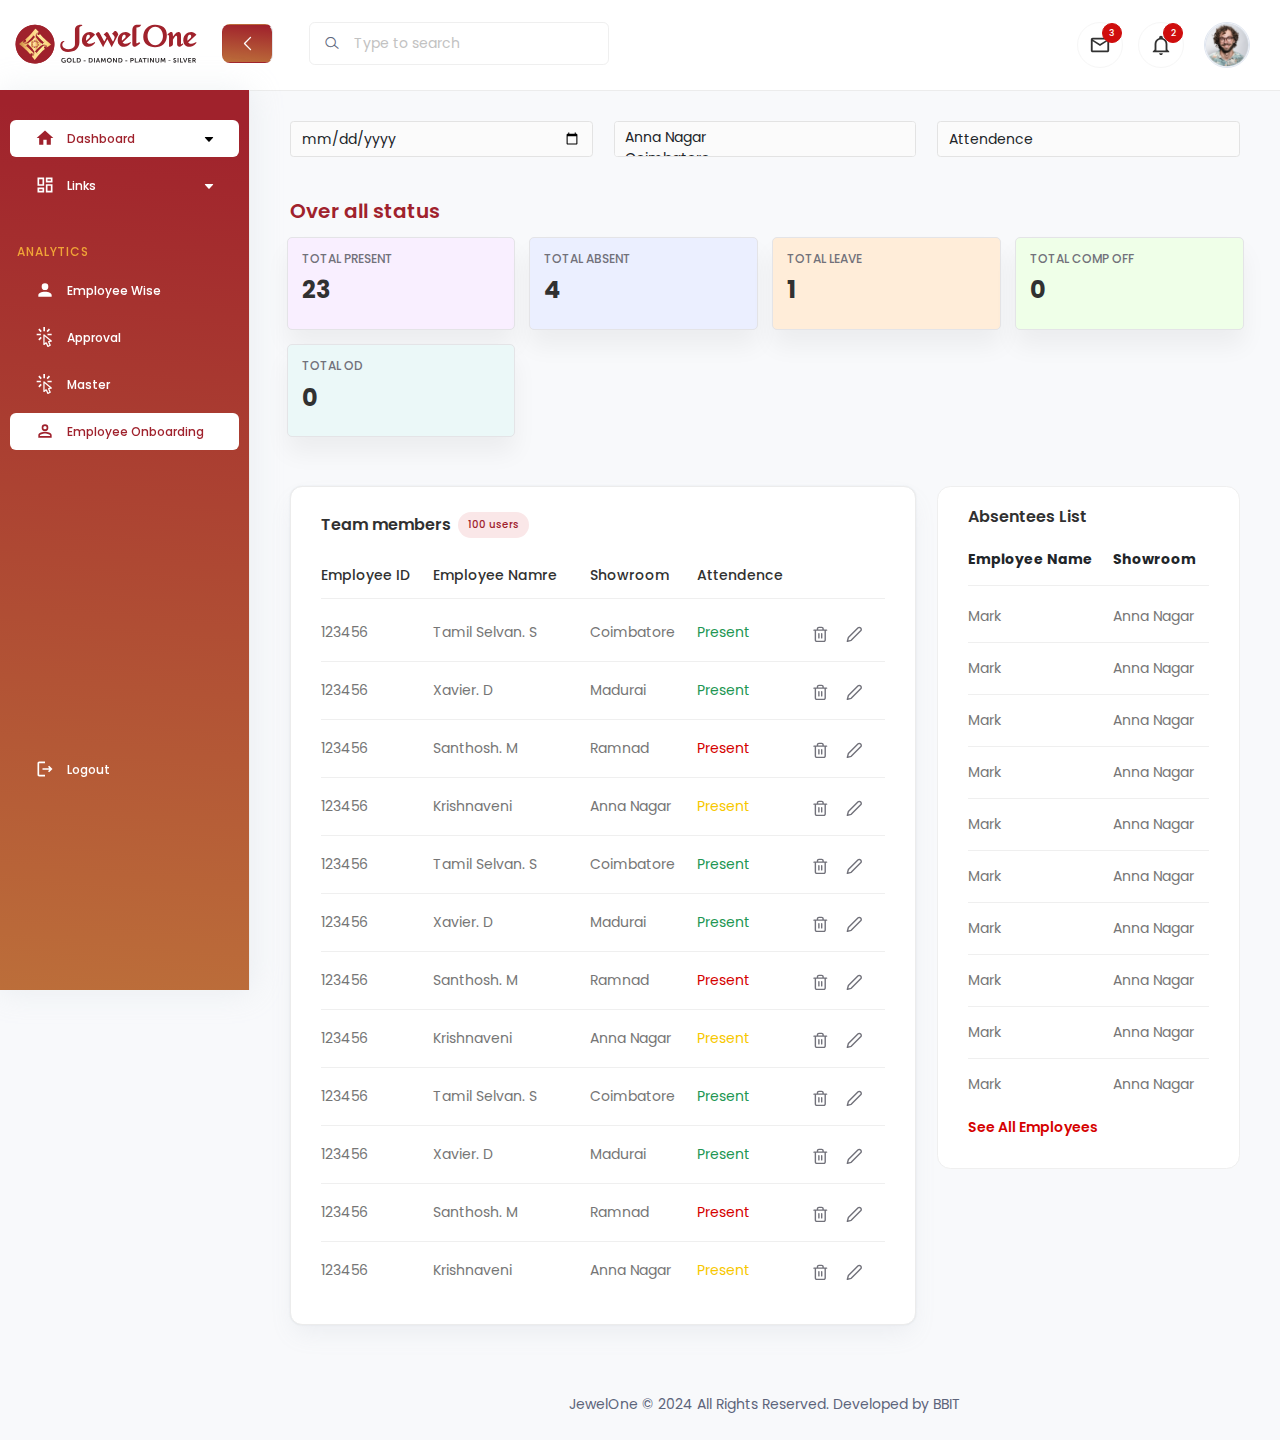
==== commit 4e4c330a: "added new page" ====
--- a/index.html
+++ b/index.html
@@ -123,6 +123,25 @@
               </svg>
             </span>
             <span class="text">Master</span>
+          </a>
+        </li>
+
+        <li class="nav-item active">
+          <a href="employee-onboarding.html">
+            <span class="icon">
+              <svg
+                width="20"
+                height="20"
+                xmlns="http://www.w3.org/2000/svg"
+                viewBox="0 0 24 24"
+              >
+                <title>account-outline</title>
+                <path
+                  d="M12,4A4,4 0 0,1 16,8A4,4 0 0,1 12,12A4,4 0 0,1 8,8A4,4 0 0,1 12,4M12,6A2,2 0 0,0 10,8A2,2 0 0,0 12,10A2,2 0 0,0 14,8A2,2 0 0,0 12,6M12,13C14.67,13 20,14.33 20,17V20H4V17C4,14.33 9.33,13 12,13M12,14.9C9.03,14.9 5.9,16.36 5.9,17V18.1H18.1V17C18.1,16.36 14.97,14.9 12,14.9Z"
+                />
+              </svg>
+            </span>
+            <span class="text">Employee Onboarding</span>
           </a>
         </li>
 
--- a/assets/css/custom.css
+++ b/assets/css/custom.css
@@ -560,4 +560,124 @@
       padding-left: 10px;
       padding-right: 10px;
   }
+}
+
+
+
+
+
+
+
+
+
+/* .employee-onboarding */
+
+
+/* .employee-onboarding .table input[type="checkbox"]:checked {
+  background-color: #f78d1e;
+}
+.employee-onboarding table input[type="checkbox"]:checked:after {
+  content: "\2713";
+  font-size: 16px;
+  color: white;
+  font-weight: bold;
+} */
+/* .employee-onboarding table input[type="checkbox"] {
+  text-align: center;
+  display: table-cell;
+  vertical-align: middle;
+  width: 24px !important;
+  height: 24px !important;
+  appearance: none;
+  border-radius: 10%;
+  border: 1px solid #f78d1e;
+  accent-color: #9F212C;
+  box-shadow: none;
+  font-size: 1em;
+  margin: auto;
+} */
+
+/* .employee-onboarding table.dataTable thead th,
+.employee-onboarding table.dataTable thead td {
+  border-bottom: none !important;
+} */
+input[type="checkbox"]{
+  accent-color:#9F212C !important;
+}
+.employee-onboarding .card input[type="checkbox"]{
+  accent-color:#9F212C !important;
+  width: 26px;
+  height: 26px;
+  border-radius: 3.6px 0px 0px 0px;
+
+}
+.employee-onboarding .card .submit-btn{
+  border: 1px solid #C4843E !important;
+  color: #C4843E !important;
+  background-color: #fff !important;
+}
+.employee-onboarding button{
+  border: 1px solid #E3E3E3 !important;
+  background-color:#fff;
+}
+.received.active{
+  border: 1px solid #E3E3E3 !important;
+  background: #17A500 !important;
+  color: #fff !important;
+}
+.not-received.active{
+  border: 1px solid #9F212C !important;
+  background-color:#9F212C !important;
+  color: #fff !important;
+}
+.employee-onboarding table.dataTable td.dt-control:before {
+  display: none !important;
+}
+
+.employee-onboarding td.dt-control {
+  cursor: pointer;
+}
+
+table.dataTable > tbody > tr:first-child > *,div.dt-container.dt-empty-footer tbody > tr:last-child > *{
+ padding-bottom: 20px !important;
+}
+.employee-onboarding tbody .card{
+  border-top: 1px solid #C4843E !important;
+  box-shadow: 0px 4px 20px 0px #AEAEAE75;
+  border-radius: 8px;
+}
+.employee-onboarding td{
+  padding:auto 0px !important;
+}
+.employee-onboarding .details-control button {
+  display: flex;
+  align-items: center;
+  justify-content: center;
+  padding: 5px 10px;
+  background-color: transparent;
+  color: #000;
+  border: 1px solid #cecece !important;
+  border-radius: 4px;
+  cursor: pointer;
+}
+
+.employee-onboarding .details-control button .icon {
+  margin-left: 5px;
+}
+
+.employee-onboarding .shown .icon {
+  transform: rotate(90deg);
+}
+
+.employee-onboarding table.dataTable th.dt-type-numeric,
+.employee-onboarding table.dataTable th.dt-type-date,
+.employee-onboarding table.dataTable td.dt-type-numeric,
+.employee-onboarding table.dataTable td.dt-type-date {
+  text-align: center !important;
+}
+
+.employee-onboarding .table thead th,
+.employee-onboarding .table td {
+  text-align: center !important;
+  /* font-size: 14px; */
 }